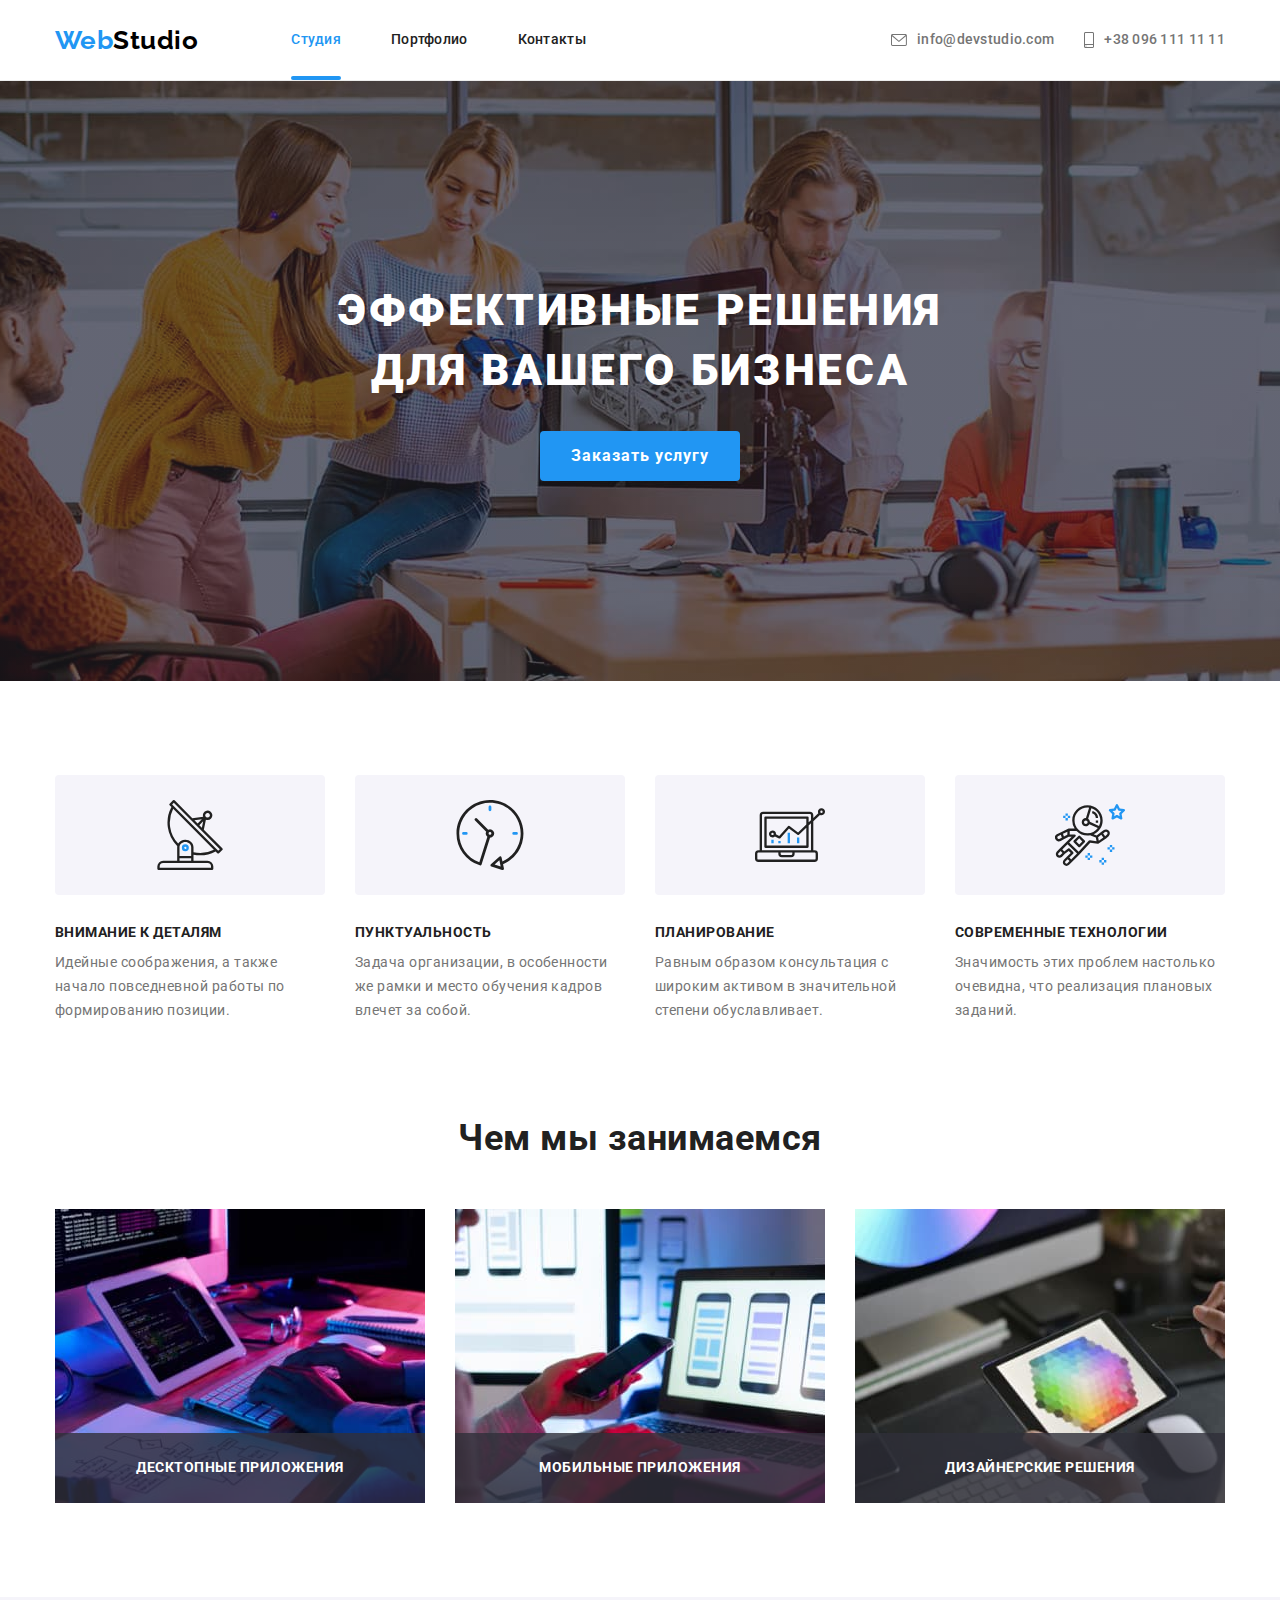
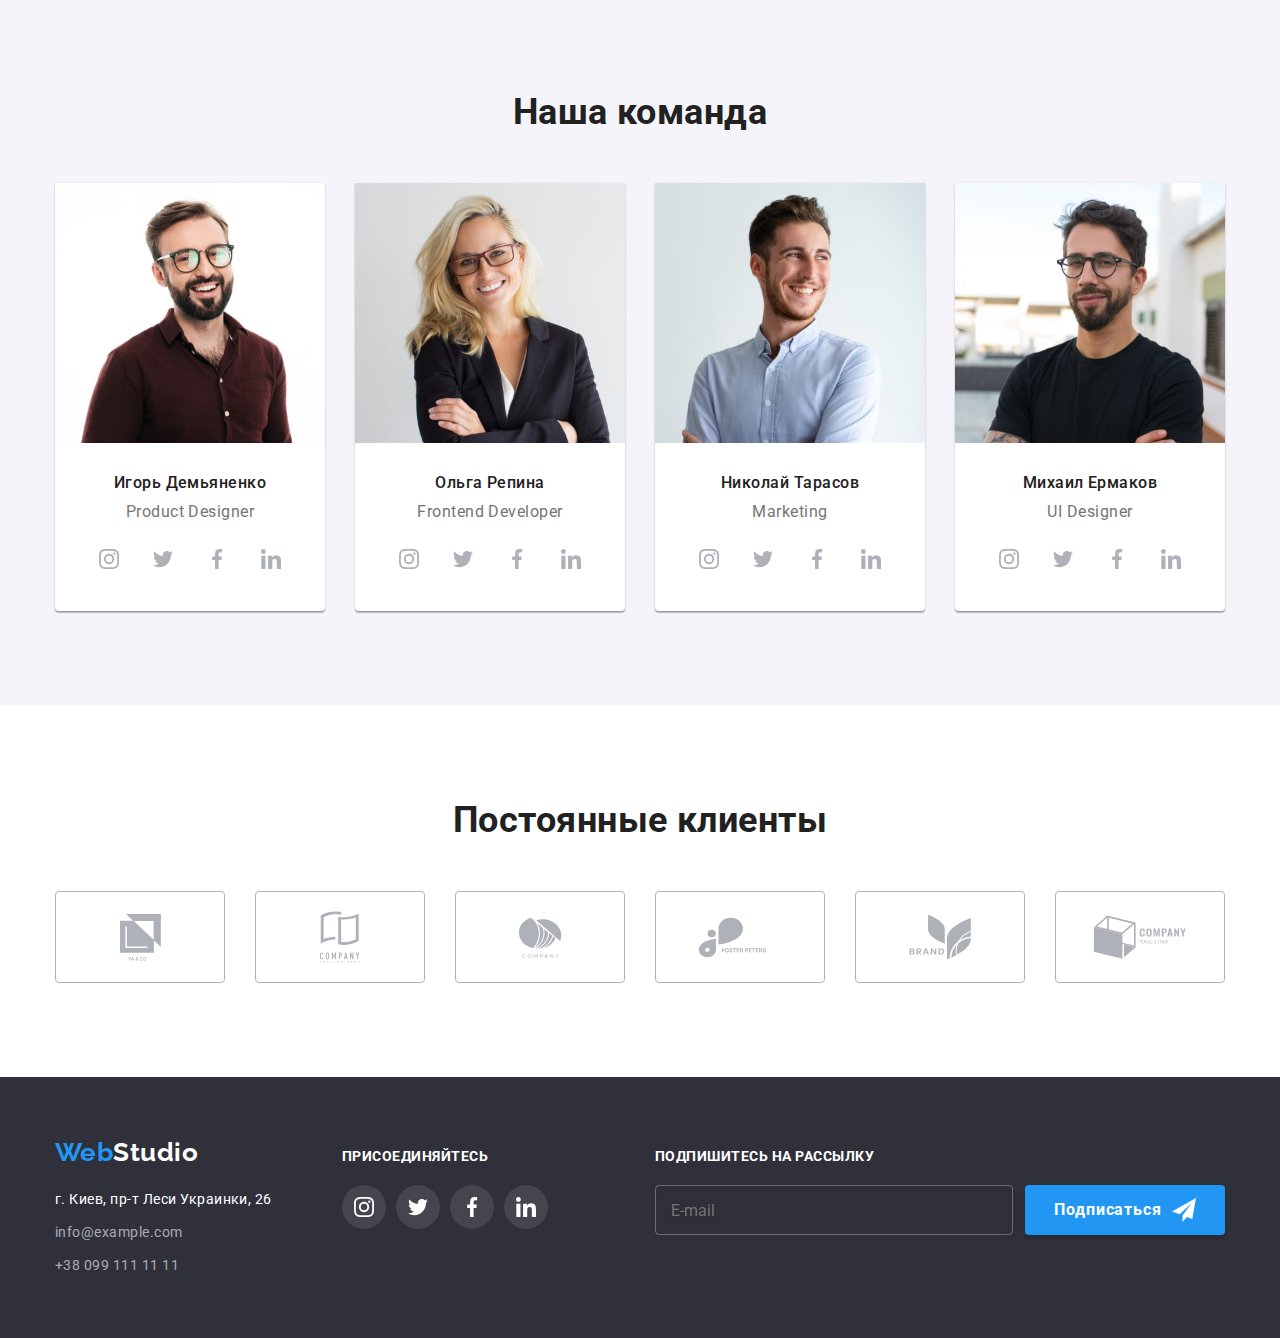
==== index.html @ 19c5c127 "copied previous homework" ====
<!DOCTYPE html>
<html lang="ru">
  <head>
    <meta charset="UTF-8" />
    <meta http-equiv="X-UA-Compatible" content="IE=edge" />
    <meta name="viewport" content="width=device-width, initial-scale=1.0" />
    <title>Студия</title>
    <link
      href="https://fonts.googleapis.com/css2?family=Raleway:wght@700&family=Roboto:wght@400;500;700;900&display=swap"
      rel="stylesheet"
    />
    <link
      rel="stylesheet"
      href="https://cdnjs.cloudflare.com/ajax/libs/modern-normalize/1.0.0/modern-normalize.min.css"
    />
    <link rel="stylesheet" href="./css/main.min.css" />
  </head>
  <body>
    <!-- Header -->

    <header class="page-header">
      <div class="container page-header__container">
        <nav class="page-header__nav">
          <a class="logo logo--header" href="./index.html"
            ><span class="logo__span">Web</span>Studio
          </a>
          <ul class="site-menu">
            <li class="site-menu__item">
              <a
                class="site-menu__link site-menu__link--current"
                href="./index.html"
                >Студия</a
              >
            </li>
            <li class="site-menu__item">
              <a class="site-menu__link" href="./portfolio.html">Портфолио</a>
            </li>
            <li class="site-menu__item">
              <a class="site-menu__link" href="">Контакты</a>
            </li>
          </ul>
        </nav>
        <ul class="site-contact">
          <li class="site-contact__item">
            <a class="site-contact__link" href="mailto:info@devstudio.com"
              ><svg class="site-contact__icon" width="16" height="12">
                <use href="./images/icons.svg#icon-envelope"></use>
              </svg>
              info@devstudio.com</a
            >
          </li>
          <li class="site-contact__item">
            <a class="site-contact__link" href="tel:+380961111111"
              ><svg class="site-contact__icon" width="10" height="16">
                <use href="./images/icons.svg#icon-smartphone"></use>
              </svg>
              +38 096 111 11 11</a
            >
          </li>
        </ul>
      </div>
    </header>
    <main>
      <!-- hero section -->

      <section class="hero">
        <div class="container">
          <h1 class="hero__title">Эффективные решения для вашего бизнеса</h1>
          <button class="button" type="button" data-modal-open>
            Заказать услугу
          </button>
        </div>
      </section>

      <!-- feature section -->

      <section class="section">
        <div class="container">
          <h2 class="section__title section__title--visually-hidden">
            Особенности
          </h2>
          <ul class="feature-list">
            <li class="feature-list__item">
              <div class="feature-list__thumb">
                <svg width="70" height="70">
                  <use href="./images/icons.svg#icon-antenna"></use>
                </svg>
              </div>
              <h3 class="feature-list__title">Внимание к деталям</h3>
              <p class="feature-list__text">
                Идейные соображения, а также начало повседневной работы по
                формированию позиции.
              </p>
            </li>
            <li class="feature-list__item">
              <div class="feature-list__thumb">
                <svg width="70" height="70">
                  <use href="./images/icons.svg#icon-clock"></use>
                </svg>
              </div>
              <h3 class="feature-list__title">Пунктуальность</h3>
              <p class="feature-list__text">
                Задача организации, в особенности же рамки и место обучения
                кадров влечет за собой.
              </p>
            </li>
            <li class="feature-list__item">
              <div class="feature-list__thumb">
                <svg width="70" height="70">
                  <use href="./images/icons.svg#icon-diagram"></use>
                </svg>
              </div>
              <h3 class="feature-list__title">Планирование</h3>
              <p class="feature-list__text">
                Равным образом консультация с широким активом в значительной
                степени обуславливает.
              </p>
            </li>
            <li class="feature-list__item">
              <div class="feature-list__thumb">
                <svg width="70" height="70">
                  <use href="./images/icons.svg#icon-astronaut"></use>
                </svg>
              </div>
              <h3 class="feature-list__title">Современные технологии</h3>
              <p class="feature-list__text">
                Значимость этих проблем настолько очевидна, что реализация
                плановых заданий.
              </p>
            </li>
          </ul>
        </div>
      </section>

      <!-- work section -->

      <section class="section section--without-padding">
        <div class="container">
          <h2 class="section__title">Чем мы занимаемся</h2>
          <ul class="work-list">
            <li class="work-list__item">
              <div class="work-list__thumb">
                <img
                  class="work-list__img"
                  src="./images/computer.jpg"
                  width="370"
                  alt="персональный комьютер"
                />
                <div class="work-list__overlay">
                  <h3 class="work-list__title">Десктопные приложения</h3>
                </div>
              </div>
            </li>
            <li class="work-list__item">
              <div class="work-list__thumb">
                <img
                  class="work-list__img"
                  src="./images/cellphone.jpg"
                  width="370"
                  alt="мобильный телефон"
                />
                <div class="work-list__overlay">
                  <h3 class="work-list__title">Мобильные приложения</h3>
                </div>
              </div>
            </li>
            <li class="work-list__item">
              <div class="work-list__thumb">
                <img
                  class="work-list__img"
                  src="./images/tablet.jpg"
                  width="370"
                  alt="планшет"
                />
                <div class="work-list__overlay">
                  <h3 class="work-list__title">Дизайнерские решения</h3>
                </div>
              </div>
            </li>
          </ul>
        </div>
      </section>

      <!-- team section -->

      <section class="section section--bg-color">
        <div class="container">
          <h2 class="section__title">Наша команда</h2>
          <ul class="team-list">
            <li class="team-list__item">
              <img
                class="team-list__img"
                src="./images/igor.jpg"
                width="270"
                alt="Игорь Демьяненко"
              />
              <div class="team-list__footer">
                <h3 class="team-list__title">Игорь Демьяненко</h3>
                <p class="team-list__text">Product Designer</p>
                <ul class="team-list__socials">
                  <li class="team-list__socials-item">
                    <a class="team-list__socials-link" href="">
                      <svg
                        class="team-list__socials-icon"
                        width="20"
                        height="20"
                      >
                        <use href="./images/icons.svg#icon-instagram"></use>
                      </svg>
                    </a>
                  </li>
                  <li class="team-list__socials-item">
                    <a class="team-list__socials-link" href="">
                      <svg
                        class="team-list__socials-icon"
                        width="20"
                        height="20"
                      >
                        <use href="./images/icons.svg#icon-twitter"></use>
                      </svg>
                    </a>
                  </li>
                  <li class="team-list__socials-item">
                    <a class="team-list__socials-link" href="">
                      <svg
                        class="team-list__socials-icon"
                        width="20"
                        height="20"
                      >
                        <use href="./images/icons.svg#icon-facebook"></use>
                      </svg>
                    </a>
                  </li>
                  <li class="team-list__socials-item">
                    <a class="team-list__socials-link" href="">
                      <svg
                        class="team-list__socials-icon"
                        width="20"
                        height="20"
                      >
                        <use href="./images/icons.svg#icon-linkedin"></use>
                      </svg>
                    </a>
                  </li>
                </ul>
              </div>
            </li>
            <li class="team-list__item">
              <img
                class="team-list__img"
                src="./images/olga.jpg"
                width="270"
                alt="Ольга Репина"
              />
              <div class="team-list__footer">
                <h3 class="team-list__title">Ольга Репина</h3>
                <p class="team-list__text">Frontend Developer</p>
                <ul class="team-list__socials">
                  <li class="team-list__socials-item">
                    <a class="team-list__socials-link" href="">
                      <svg
                        class="team-list__socials-icon"
                        width="20"
                        height="20"
                      >
                        <use href="./images/icons.svg#icon-instagram"></use>
                      </svg>
                    </a>
                  </li>
                  <li class="team-list__socials-item">
                    <a class="team-list__socials-link" href="">
                      <svg
                        class="team-list__socials-icon"
                        width="20"
                        height="20"
                      >
                        <use href="./images/icons.svg#icon-twitter"></use>
                      </svg>
                    </a>
                  </li>
                  <li class="team-list__socials-item">
                    <a class="team-list__socials-link" href="">
                      <svg
                        class="team-list__socials-icon"
                        width="20"
                        height="20"
                      >
                        <use href="./images/icons.svg#icon-facebook"></use>
                      </svg>
                    </a>
                  </li>
                  <li class="team-list__socials-item">
                    <a class="team-list__socials-link" href="">
                      <svg
                        class="team-list__socials-icon"
                        width="20"
                        height="20"
                      >
                        <use href="./images/icons.svg#icon-linkedin"></use>
                      </svg>
                    </a>
                  </li>
                </ul>
              </div>
            </li>
            <li class="team-list__item">
              <img
                class="team-list__img"
                src="./images/nicholas.jpg"
                width="270"
                alt="Николай Тарасов"
              />
              <div class="team-list__footer">
                <h3 class="team-list__title">Николай Тарасов</h3>
                <p class="team-list__text">Marketing</p>
                <ul class="team-list__socials">
                  <li class="team-list__socials-item">
                    <a class="team-list__socials-link" href="">
                      <svg
                        class="team-list__socials-icon"
                        width="20"
                        height="20"
                      >
                        <use href="./images/icons.svg#icon-instagram"></use>
                      </svg>
                    </a>
                  </li>
                  <li class="team-list__socials-item">
                    <a class="team-list__socials-link" href="">
                      <svg
                        class="team-list__socials-icon"
                        width="20"
                        height="20"
                      >
                        <use href="./images/icons.svg#icon-twitter"></use>
                      </svg>
                    </a>
                  </li>
                  <li class="team-list__socials-item">
                    <a class="team-list__socials-link" href="">
                      <svg
                        class="team-list__socials-icon"
                        width="20"
                        height="20"
                      >
                        <use href="./images/icons.svg#icon-facebook"></use>
                      </svg>
                    </a>
                  </li>
                  <li class="team-list__socials-item">
                    <a class="team-list__socials-link" href="">
                      <svg
                        class="team-list__socials-icon"
                        width="20"
                        height="20"
                      >
                        <use href="./images/icons.svg#icon-linkedin"></use>
                      </svg>
                    </a>
                  </li>
                </ul>
              </div>
            </li>
            <li class="team-list__item">
              <img
                class="team-list__img"
                src="./images/michael.jpg"
                width="270"
                alt="Михаил Ермаков"
              />
              <div class="team-list__footer">
                <h3 class="team-list__title">Михаил Ермаков</h3>
                <p class="team-list__text">UI Designer</p>
                <ul class="team-list__socials">
                  <li class="team-list__socials-item">
                    <a class="team-list__socials-link" href="">
                      <svg
                        class="team-list__socials-icon"
                        width="20"
                        height="20"
                      >
                        <use href="./images/icons.svg#icon-instagram"></use>
                      </svg>
                    </a>
                  </li>
                  <li class="team-list__socials-item">
                    <a class="team-list__socials-link" href="">
                      <svg
                        class="team-list__socials-icon"
                        width="20"
                        height="20"
                      >
                        <use href="./images/icons.svg#icon-twitter"></use>
                      </svg>
                    </a>
                  </li>
                  <li class="team-list__socials-item">
                    <a class="team-list__socials-link" href="">
                      <svg
                        class="team-list__socials-icon"
                        width="20"
                        height="20"
                      >
                        <use href="./images/icons.svg#icon-facebook"></use>
                      </svg>
                    </a>
                  </li>
                  <li class="team-list__socials-item">
                    <a class="team-list__socials-link" href="">
                      <svg
                        class="team-list__socials-icon"
                        width="20"
                        height="20"
                      >
                        <use href="./images/icons.svg#icon-linkedin"></use>
                      </svg>
                    </a>
                  </li>
                </ul>
              </div>
            </li>
          </ul>
        </div>
      </section>

      <!-- clients section -->

      <section class="section">
        <div class="container">
          <h2 class="section__title">Постоянные клиенты</h2>
          <ul class="clients-list">
            <li class="clients-list__item">
              <a class="clients-list__link" href="">
                <svg class="clients-list__icon" width="41" height="47">
                  <use href="./images/icons.svg#icon-client1"></use>
                </svg>
              </a>
            </li>
            <li class="clients-list__item">
              <a class="clients-list__link" href=""
                ><svg class="clients-list__icon" width="40" height="52">
                  <use href="./images/icons.svg#icon-client2"></use>
                </svg>
              </a>
            </li>
            <li class="clients-list__item">
              <a class="clients-list__link" href=""
                ><svg class="clients-list__icon" width="44" height="41">
                  <use href="./images/icons.svg#icon-client3"></use>
                </svg>
              </a>
            </li>
            <li class="clients-list__item">
              <a class="clients-list__link" href=""
                ><svg class="clients-list__icon" width="85" height="41">
                  <use href="./images/icons.svg#icon-client4"></use>
                </svg>
              </a>
            </li>
            <li class="clients-list__item">
              <a class="clients-list__link" href=""
                ><svg class="clients-list__icon" width="63" height="46">
                  <use href="./images/icons.svg#icon-client5"></use>
                </svg>
              </a>
            </li>
            <li class="clients-list__item">
              <a class="clients-list__link" href=""
                ><svg class="clients-list__icon" width="94" height="44">
                  <use href="./images/icons.svg#icon-client6"></use>
                </svg>
              </a>
            </li>
          </ul>
        </div>
      </section>
    </main>

    <!-- footer -->

    <footer class="page-footer">
      <div class="container page-footer__container">
        <div class="page-footer__box">
          <a class="logo logo--footer" href="./index.html"
            ><span class="logo__span">Web</span>Studio</a
          >
          <address>
            <ul class="address">
              <li class="address__item">
                <span class="address__text"
                  >г. Киев, пр-т Леси Украинки, 26</span
                >
              </li>
              <li class="address__item">
                <a class="address__link" href="mailto:info@example.com"
                  >info@example.com</a
                >
              </li>
              <li class="address__item">
                <a class="address__link" href="tel:+380991111111"
                  >+38 099 111 11 11</a
                >
              </li>
            </ul>
          </address>
        </div>
        <div class="page-footer__box site-social">
          <b class="site-social__text">присоединяйтесь</b>
          <ul class="site-social__list">
            <li class="site-social__item">
              <a class="site-social__link" href="">
                <svg class="site-social__icon" width="20" height="20">
                  <use href="./images/icons.svg#icon-instagram"></use>
                </svg>
              </a>
            </li>
            <li class="site-social__item">
              <a class="site-social__link" href="">
                <svg class="site-social__icon" width="20" height="20">
                  <use href="./images/icons.svg#icon-twitter"></use>
                </svg>
              </a>
            </li>
            <li class="site-social__item">
              <a class="site-social__link" href="">
                <svg class="site-social__icon" width="20" height="20">
                  <use href="./images/icons.svg#icon-facebook"></use>
                </svg>
              </a>
            </li>
            <li class="site-social__item">
              <a class="site-social__link" href="">
                <svg class="site-social__icon" width="20" height="20">
                  <use href="./images/icons.svg#icon-linkedin"></use>
                </svg>
              </a>
            </li>
          </ul>
        </div>
        <form class="form-subscription">
          <div class="form-subscription__field">
            <b class="form-subscription__text">Подпишитесь на рассылку</b>
            <input
              class="form-subscription__input"
              type="email"
              name="mail"
              placeholder="E-mail"
            />
          </div>
          <button class="button button--shadow" type="submit">
            Подписаться
            <svg class="button__icon" width="24" height="24">
              <use href="./images/icons.svg#icon-send"></use>
            </svg>
          </button>
        </form>
      </div>
    </footer>

    <!-- modal -->

    <div class="backdrop is-hidden" data-modal>
      <div class="modal">
        <form class="main-form">
          <b class="main-form__text">Оставьте свои данные, мы вам перезвоним</b>
          <label class="main-form__field"
            >Имя
            <input class="main-form__input" type="text" name="name" />
            <svg class="main-form__icon" width="18" height="18">
              <use href="./images/icons.svg#icon-person"></use>
            </svg>
          </label>
          <label class="main-form__field"
            >Телефон
            <input class="main-form__input" type="tel" name="tel" />
            <svg class="main-form__icon" width="18" height="18">
              <use href="./images/icons.svg#icon-phone"></use>
            </svg>
          </label>
          <label class="main-form__field"
            >Почта
            <input class="main-form__input" type="email" name="email" />
            <svg class="main-form__icon" width="18" height="18">
              <use href="./images/icons.svg#icon-email"></use>
            </svg>
          </label>
          <label class="main-form__field main-form__field--bigger-margin"
            >Комментарий
            <textarea
              class="main-form__comment"
              name="comment"
              rows="6"
              placeholder="Введите текст"
            ></textarea>
          </label>
          <label class="main-form__checkbox-field">
            <input
              class="main-form__checkbox-input"
              type="checkbox"
              name="contract"
            />
            <span class="main-form__checkbox-border"
              ><svg class="main-form__checkbox-icon" width="16" height="15">
                <use href="./images/icons.svg#icon-check"></use>
              </svg>
            </span>
            <span class="main-form__checkbox-text"
              >Соглашаюсь с рассылкой и принимаю</span
            >
            <a class="main-form__contract-link" target="_blank" href=""
              >Условия договора</a
            >
          </label>
          <button class="button button--shadow" type="submit">Отправить</button>
        </form>
        <button class="close-button" type="button" data-modal-close>
          <svg class="close-button__icon" width="10" height="10">
            <use href="./images/icons.svg#icon-close"></use>
          </svg>
        </button>
      </div>
    </div>
    <script src="./js/modal.js"></script>
  </body>
</html>
---- css/main.min.css ----
h1,h2,h3,h4,h5,h6,p{padding:0;margin:0}ul{list-style:none;padding:0;margin:0}a{text-decoration:none;color:inherit}button{cursor:pointer;font-family:inherit}body{color:#757575;background-color:#fff;font-family:roboto,sans-serif;letter-spacing:0.03em}.container{width:1200px;padding-left:15px;padding-right:15px;margin-right:auto;margin-left:auto}.logo{display:inline-block;font-family:raleway,sans-serif;font-weight:700;font-size:26px;line-height:1.19;-webkit-transition:color 250ms cubic-bezier(0.4, 0, 0.2, 1);transition:color 250ms cubic-bezier(0.4, 0, 0.2, 1)}.logo:focus,.logo:hover{color:#2196f3}.logo--header{margin-right:93px;color:#000000}.logo--footer{margin-bottom:20px;color:#fff}.logo__span{color:#2196f3}.page-header{border-bottom-width:1px;border-bottom-style:solid;border-bottom-color:#ececec}.page-header__container{display:-webkit-box;display:-ms-flexbox;display:flex}.page-header__nav{display:-webkit-box;display:-ms-flexbox;display:flex;-webkit-box-align:center;-ms-flex-align:center;align-items:center}.site-menu{display:-webkit-box;display:-ms-flexbox;display:flex}.site-menu__item:not(:last-child){margin-right:50px}.site-menu__link{display:block;padding-top:32px;padding-bottom:32px;font-weight:500;font-size:14px;line-height:1.14;letter-spacing:0.02em;color:#212121;-webkit-transition:color 250ms cubic-bezier(0.4, 0, 0.2, 1);transition:color 250ms cubic-bezier(0.4, 0, 0.2, 1)}.site-menu__link:hover,.site-menu__link:focus{color:#2196f3}.site-menu__link--current{position:relative;color:#2196f3}.site-menu__link--current::after{position:absolute;bottom:0;left:0;width:100%;height:4px;content:'';background:#2196f3;border-radius:2px}.site-contact{display:-webkit-box;display:-ms-flexbox;display:flex;margin-left:auto}.site-contact__item:not(:last-child){margin-right:30px}.site-contact__link{display:-webkit-inline-box;display:-ms-inline-flexbox;display:inline-flex;-webkit-box-align:center;-ms-flex-align:center;align-items:center;padding-top:32px;padding-bottom:32px;font-weight:500;font-size:14px;line-height:1.14;letter-spacing:0.02em;-webkit-transition:color 250ms cubic-bezier(0.4, 0, 0.2, 1);transition:color 250ms cubic-bezier(0.4, 0, 0.2, 1)}.site-contact__link:hover,.site-contact__link:focus{color:#2196f3}.site-contact__icon{margin-right:10px;fill:currentColor}.button{display:-webkit-inline-box;display:-ms-inline-flexbox;display:inline-flex;-webkit-box-pack:center;-ms-flex-pack:center;justify-content:center;-webkit-box-align:center;-ms-flex-align:center;align-items:center;width:200px;height:50px;cursor:pointer;font-family:inherit;font-weight:bold;font-size:16px;line-height:1.87;letter-spacing:0.06em;color:#fff;background-color:#2196f3;border:none;border-radius:4px;-webkit-transition:background-color 250ms cubic-bezier(0.4, 0, 0.2, 1);transition:background-color 250ms cubic-bezier(0.4, 0, 0.2, 1)}.button:focus,.button:hover{background-color:#188ce8}.button--shadow{-webkit-box-shadow:0px 4px 4px rgba(0,0,0,0.15);box-shadow:0px 4px 4px rgba(0,0,0,0.15)}.button__icon{margin-left:10px;fill:currentColor}.section{padding-top:94px;padding-bottom:94px}.section--without-padding{padding-top:0}.section--bg-color{background:#f5f4fa}.section__title{color:#212121;font-size:36px;line-height:1.17;text-align:center;margin-bottom:50px}.section__title--visually-hidden{position:absolute;width:1px;height:1px;margin:-1px;border:0;padding:0;clip:rect(0 0 0 0);overflow:hidden}.hero{max-width:1600px;height:600px;margin-right:auto;margin-left:auto;padding-top:200px;padding-bottom:200px;background-image:-webkit-gradient(linear, left top, right top, from(rgba(47,48,58,0.4)), to(rgba(47,48,58,0.4))),url(../images/bg.jpg);background-image:linear-gradient(to right, rgba(47,48,58,0.4), rgba(47,48,58,0.4)),url(../images/bg.jpg);background-position:center;background-color:#c4c4c4;text-align:center}.hero__title{width:700px;margin-bottom:30px;margin-right:auto;margin-left:auto;color:#fff;font-weight:900;font-size:44px;line-height:1.36;letter-spacing:0.06em;text-transform:uppercase}.feature-list{display:-webkit-box;display:-ms-flexbox;display:flex}.feature-list__item{width:270px}.feature-list__item:not(:last-child){margin-right:30px}.feature-list__thumb{display:-webkit-inline-box;display:-ms-inline-flexbox;display:inline-flex;width:270px;height:120px;margin-bottom:30px;background:#f5f4fa;border-radius:4px;-webkit-box-pack:center;-ms-flex-pack:center;justify-content:center;-webkit-box-align:center;-ms-flex-align:center;align-items:center}.feature-list__title{color:#212121;font-size:14px;line-height:1.14;text-transform:uppercase;margin-bottom:10px}.feature-list__text{font-size:14px;line-height:1.71}.work-list{display:-webkit-box;display:-ms-flexbox;display:flex}.work-list__item:not(:last-child){margin-right:30px}.work-list__img{display:block}.work-list__thumb{position:relative}.work-list__overlay{display:-webkit-box;display:-ms-flexbox;display:flex;position:absolute;bottom:0;left:0;padding-right:25px;padding-left:25px;width:100%;height:70px;-webkit-box-pack:center;-ms-flex-pack:center;justify-content:center;-webkit-box-align:center;-ms-flex-align:center;align-items:center;background:rgba(47,48,58,0.8)}.work-list__title{font-size:14px;line-height:1.14;text-align:center;text-transform:uppercase;color:#fff}.team-list{display:-webkit-box;display:-ms-flexbox;display:flex}.team-list__item{background:#fff;-webkit-box-shadow:0px 1px 3px rgba(0,0,0,0.12),0px 1px 1px rgba(0,0,0,0.14),0px 2px 1px rgba(0,0,0,0.2);box-shadow:0px 1px 3px rgba(0,0,0,0.12),0px 1px 1px rgba(0,0,0,0.14),0px 2px 1px rgba(0,0,0,0.2);border-radius:0px 0px 4px 4px}.team-list__item:not(:last-child){margin-right:30px}.team-list__footer{padding:30px 32px;text-align:center}.team-list__img{display:block}.team-list__title{margin-bottom:10px;color:#212121;font-weight:500;font-size:16px;line-height:1.19}.team-list__text{margin-bottom:16px;font-size:16px;line-height:1.19}.team-list__socials{display:-webkit-box;display:-ms-flexbox;display:flex}.team-list__socials-item:not(:last-child){margin-right:10px}.team-list__socials-link{display:-webkit-inline-box;display:-ms-inline-flexbox;display:inline-flex;width:44px;height:44px;border-radius:50%;-webkit-box-pack:center;-ms-flex-pack:center;justify-content:center;-webkit-box-align:center;-ms-flex-align:center;align-items:center;color:#afb1b8;-webkit-transition:color 250ms cubic-bezier(0.4, 0, 0.2, 1);transition:color 250ms cubic-bezier(0.4, 0, 0.2, 1);-webkit-transition:background-color 250ms cubic-bezier(0.4, 0, 0.2, 1);transition:background-color 250ms cubic-bezier(0.4, 0, 0.2, 1)}.team-list__socials-link:focus,.team-list__socials-link:hover{color:#fff;background-color:#2196f3}.team-list__socials-icon{fill:currentColor}.clients-list{display:-webkit-box;display:-ms-flexbox;display:flex}.clients-list__item:not(:last-child){margin-right:30px}.clients-list__link{display:-webkit-box;display:-ms-flexbox;display:flex;width:170px;height:92px;color:#afb1b8;border:1px solid #afb1b8;border-radius:4px;-webkit-box-pack:center;-ms-flex-pack:center;justify-content:center;-webkit-box-align:center;-ms-flex-align:center;align-items:center;cursor:pointer;-webkit-transition:color 250ms cubic-bezier(0.4, 0, 0.2, 1);transition:color 250ms cubic-bezier(0.4, 0, 0.2, 1);-webkit-transition:border-color 250ms cubic-bezier(0.4, 0, 0.2, 1);transition:border-color 250ms cubic-bezier(0.4, 0, 0.2, 1)}.clients-list__link:hover,.clients-list__link:focus{color:#2196f3;border-color:#2196f3}.clients-list__icon{fill:currentColor}.page-footer{padding-top:60px;padding-bottom:60px;background-color:#2f303a}.page-footer__container{display:-webkit-box;display:-ms-flexbox;display:flex;-webkit-box-align:baseline;-ms-flex-align:baseline;align-items:baseline}.page-footer__box:not(:last-child){margin-right:70px}.address__item:not(:last-child){margin-bottom:9px}.address__text,.address__link{font-style:normal;font-size:14px;line-height:1.71}.address__text{color:#fff}.address__link{padding-top:4px;padding-bottom:4px;color:rgba(255,255,255,0.6);-webkit-transition:color 250ms cubic-bezier(0.4, 0, 0.2, 1);transition:color 250ms cubic-bezier(0.4, 0, 0.2, 1)}.address__link:focus,.address__link:hover{color:#2196f3}.site-social__text{display:inline-block;margin-bottom:20px;color:#fff;font-size:14px;line-height:1.14;text-transform:uppercase}.site-social__list{display:-webkit-box;display:-ms-flexbox;display:flex}.site-social__item:not(:last-child){margin-right:10px}.site-social__link{display:-webkit-inline-box;display:-ms-inline-flexbox;display:inline-flex;width:44px;height:44px;color:#fff;background-color:rgba(255,255,255,0.1);border-radius:50%;-webkit-box-pack:center;-ms-flex-pack:center;justify-content:center;-webkit-box-align:center;-ms-flex-align:center;align-items:center;-webkit-transition:background-color 250ms cubic-bezier(0.4, 0, 0.2, 1);transition:background-color 250ms cubic-bezier(0.4, 0, 0.2, 1)}.site-social__link:hover,.site-social__link:focus{background-color:#2196f3}.site-social__icon{fill:currentColor}.form-subscription{display:-webkit-box;display:-ms-flexbox;display:flex;-webkit-box-orient:horizontal;-webkit-box-direction:normal;-ms-flex-direction:row;flex-direction:row;margin-left:auto;-webkit-box-align:end;-ms-flex-align:end;align-items:flex-end}.form-subscription__field{display:-webkit-box;display:-ms-flexbox;display:flex;-webkit-box-orient:vertical;-webkit-box-direction:normal;-ms-flex-direction:column;flex-direction:column;margin-right:12px}.form-subscription__text{margin-bottom:20px;font-size:14px;line-height:1.14;text-transform:uppercase;color:#fff}.form-subscription__input{padding:15px;width:358px;height:50px;border:1px solid rgba(255,255,255,0.3);-webkit-filter:drop-shadow(0px 4px 4px rgba(0,0,0,0.15));filter:drop-shadow(0px 4px 4px rgba(0,0,0,0.15));border-radius:4px;background-color:inherit;color:rgba(255,255,255,0.6);outline:none;-webkit-transition:border-color 250ms cubic-bezier(0.4, 0, 0.2, 1);transition:border-color 250ms cubic-bezier(0.4, 0, 0.2, 1)}.form-subscription__field:focus-within .form-subscription__input{border-color:#2196f3}.backdrop{position:fixed;top:0;left:0;opacity:1;width:100%;height:100%;background:rgba(0,0,0,0.2);-webkit-transition:opacity 250ms cubic-bezier(0.4, 0, 0.2, 1);transition:opacity 250ms cubic-bezier(0.4, 0, 0.2, 1)}.backdrop.is-hidden{opacity:0;pointer-events:none}.backdrop.is-hidden .modal{-webkit-transform:translate(-50%, -50%) scale(0.9);transform:translate(-50%, -50%) scale(0.9)}.modal{position:absolute;top:50%;left:50%;-webkit-transform:translate(-50%, -50%) scale(1);transform:translate(-50%, -50%) scale(1);width:528px;height:581px;-webkit-box-shadow:0px 1px 3px rgba(0,0,0,0.12),0px 1px 1px rgba(0,0,0,0.14),0px 2px 1px rgba(0,0,0,0.2);box-shadow:0px 1px 3px rgba(0,0,0,0.12),0px 1px 1px rgba(0,0,0,0.14),0px 2px 1px rgba(0,0,0,0.2);border-radius:4px;background-color:#fff;-webkit-transition:-webkit-transform 250ms cubic-bezier(0.4, 0, 0.2, 1);transition:-webkit-transform 250ms cubic-bezier(0.4, 0, 0.2, 1);transition:transform 250ms cubic-bezier(0.4, 0, 0.2, 1);transition:transform 250ms cubic-bezier(0.4, 0, 0.2, 1), -webkit-transform 250ms cubic-bezier(0.4, 0, 0.2, 1)}.main-form{display:-webkit-box;display:-ms-flexbox;display:flex;-webkit-box-orient:vertical;-webkit-box-direction:normal;-ms-flex-direction:column;flex-direction:column;-webkit-box-align:center;-ms-flex-align:center;align-items:center;padding:40px}.main-form__text{margin-bottom:12px;color:#212121;font-size:20px;line-height:1.15;text-align:center}.main-form__field{display:-webkit-box;display:-ms-flexbox;display:flex;-webkit-box-orient:vertical;-webkit-box-direction:normal;-ms-flex-direction:column;flex-direction:column;position:relative;margin-bottom:10px;font-size:12px;line-height:1.17;letter-spacing:0.01em}.main-form__input{margin-top:4px;padding:12px;padding-left:42px;width:448px;height:40px;border:1px solid rgba(33,33,33,0.2);border-radius:4px;outline:none;-webkit-transition:border-color 250ms cubic-bezier(0.4, 0, 0.2, 1);transition:border-color 250ms cubic-bezier(0.4, 0, 0.2, 1)}.main-form__field:focus-within .main-form__input{border-color:#2196f3}.main-form__icon{position:absolute;top:29px;left:12px;fill:var(--title-text-color)}.main-form__field:focus-within .main-form__icon{fill:#2196f3}.main-form__field--bigger-margin{margin-bottom:20px}.main-form__comment{margin-top:4px;padding:12px 16px;width:448px;height:120px;font-size:12px;line-height:1.17;letter-spacing:0.01em;border:1px solid rgba(33,33,33,0.2);border-radius:4px;resize:none;outline:none;-webkit-transition:border-color 250ms cubic-bezier(0.4, 0, 0.2, 1);transition:border-color 250ms cubic-bezier(0.4, 0, 0.2, 1)}.main-form__comment::-webkit-input-placeholder{color:rgba(117,117,117,0.5)}.main-form__comment:-ms-input-placeholder{color:rgba(117,117,117,0.5)}.main-form__comment::-ms-input-placeholder{color:rgba(117,117,117,0.5)}.main-form__comment::placeholder{color:rgba(117,117,117,0.5)}.main-form__field:focus-within .main-form__comment{border-color:#2196f3}.main-form__checkbox-field{display:-webkit-inline-box;display:-ms-inline-flexbox;display:inline-flex;-webkit-box-align:center;-ms-flex-align:center;align-items:center;margin-bottom:30px}.main-form__checkbox-input{position:absolute;width:1px;height:1px;margin:-1px;border:0;padding:0;clip:rect(0 0 0 0);overflow:hidden}.main-form__checkbox-border{display:-webkit-inline-box;display:-ms-inline-flexbox;display:inline-flex;-webkit-box-pack:center;-ms-flex-pack:center;justify-content:center;-webkit-box-align:center;-ms-flex-align:center;align-items:center;margin-right:8px;width:16px;height:15px;border-radius:2px;border:2px solid #212121;background-color:#fff}.main-form__checkbox-input:checked+.main-form__checkbox-border{border-color:#2196f3;background-color:#2196f3}.main-form__checkbox-text,.main-form__contract-link{font-size:14px;line-height:1.71}.main-form__checkbox-text{margin-right:3px}.main-form__contract-link{color:#2196f3;-webkit-transition:color 250ms cubic-bezier(0.4, 0, 0.2, 1);transition:color 250ms cubic-bezier(0.4, 0, 0.2, 1)}.main-form__contract-link:hover,.main-form__contract-link:focus{color:#188ce8}.close-button{position:absolute;top:8px;right:8px;display:-webkit-box;display:-ms-flexbox;display:flex;width:30px;height:30px;padding:0;-webkit-box-pack:center;-ms-flex-pack:center;justify-content:center;-webkit-box-align:center;-ms-flex-align:center;align-items:center;cursor:pointer;color:#000000;background-color:#fff;border:1px solid rgba(0,0,0,0.1);border-radius:50%;-webkit-transition:color 250ms cubic-bezier(0.4, 0, 0.2, 1);transition:color 250ms cubic-bezier(0.4, 0, 0.2, 1)}.close-button:hover,.close-button:focus{color:#2196f3}.close-button__icon{fill:currentColor}
/*# sourceMappingURL=main.min.css.map */
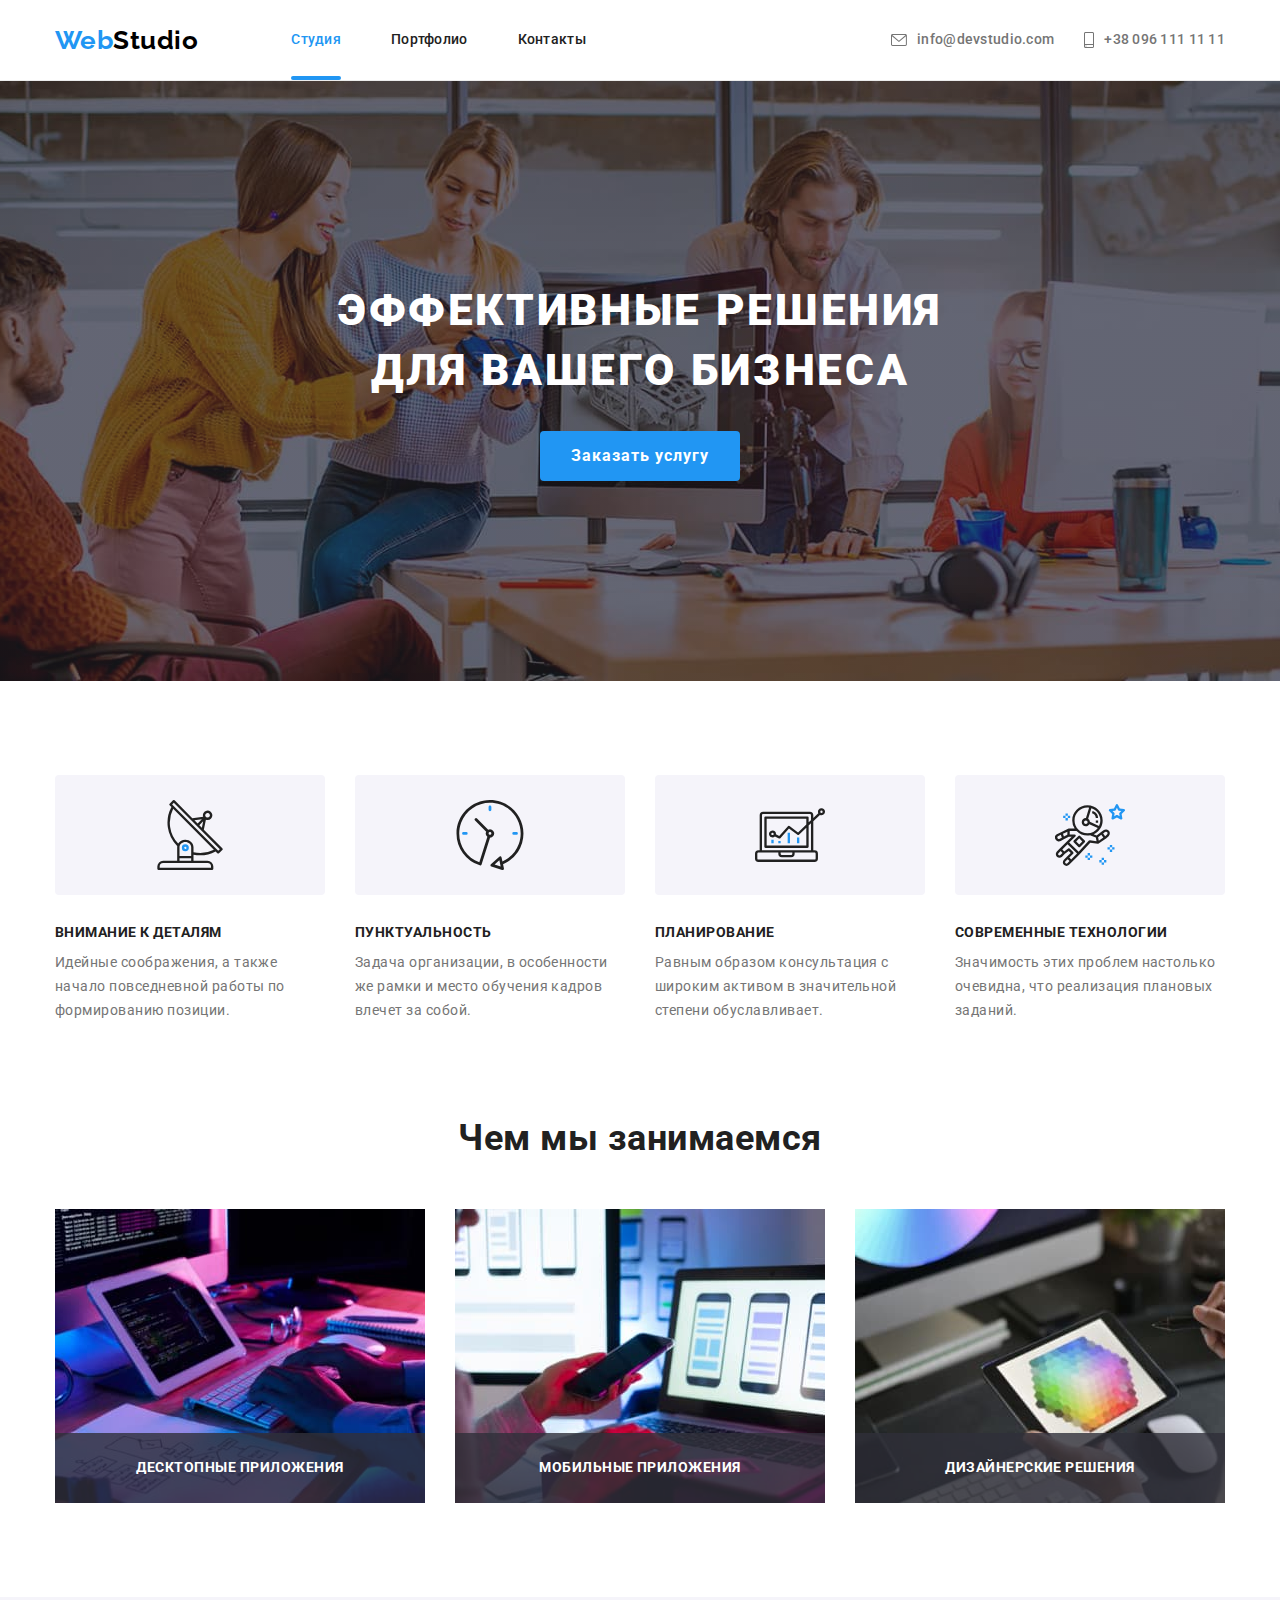
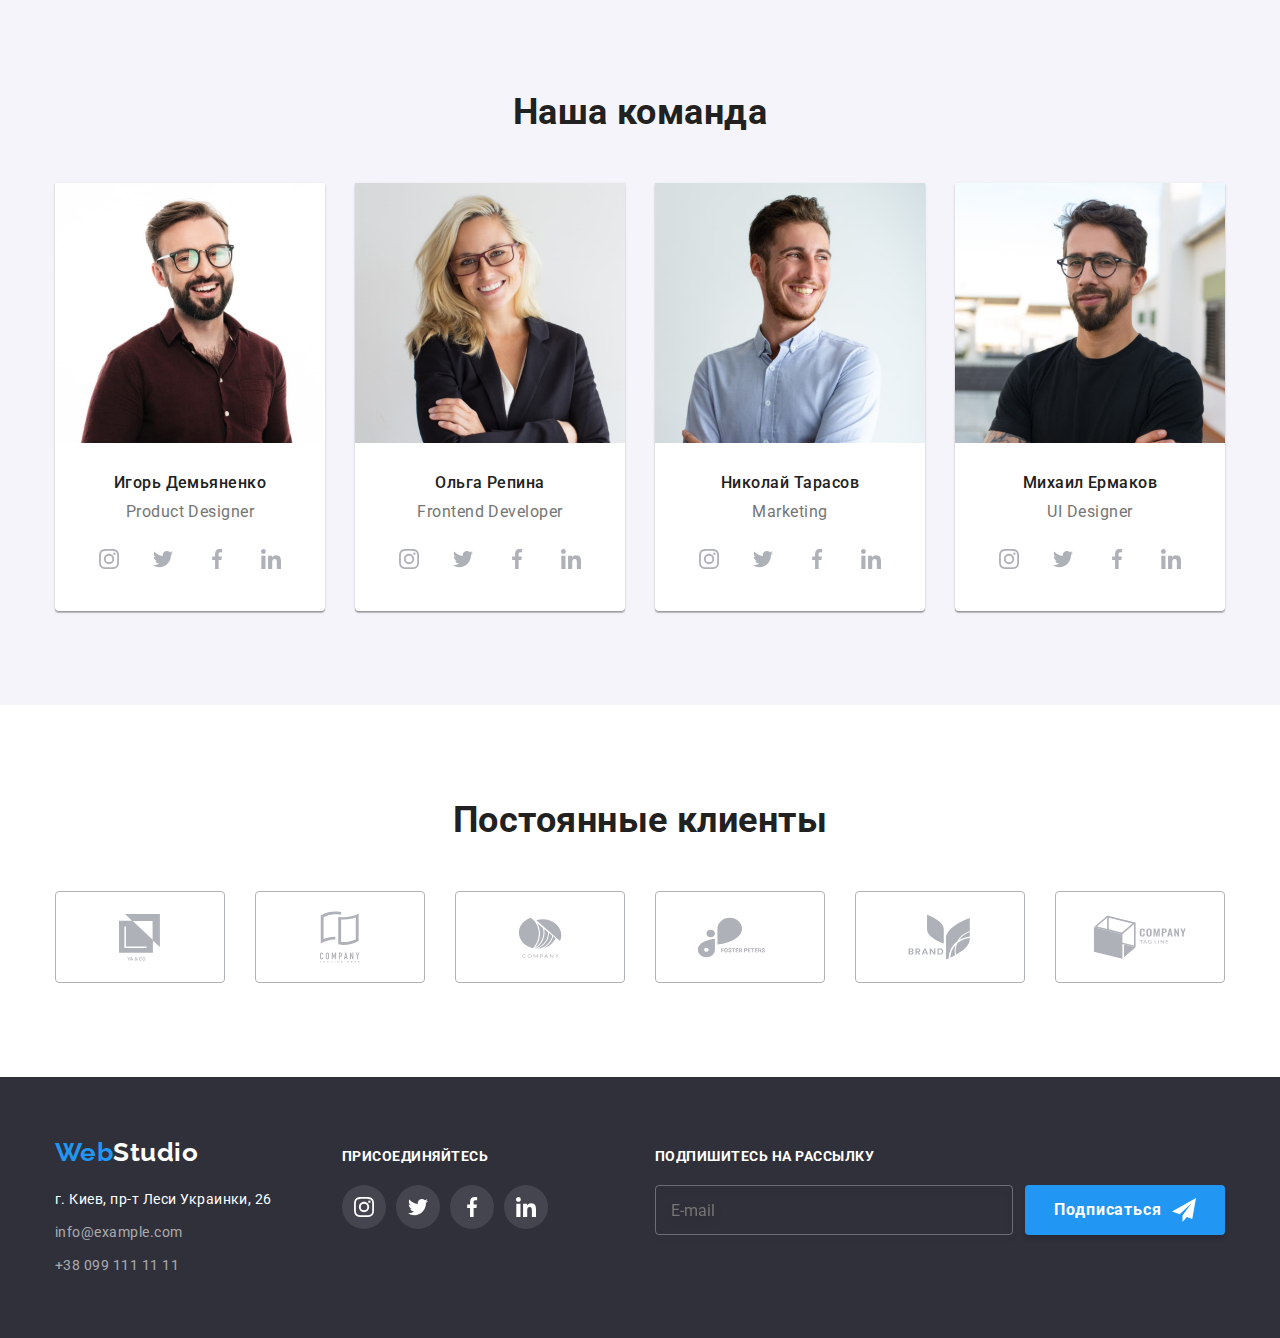
==== commit b89e651e: "finished first part" ====
--- a/index.html
+++ b/index.html
@@ -20,44 +20,87 @@
 
     <header class="page-header">
       <div class="container page-header__container">
-        <nav class="page-header__nav">
-          <a class="logo logo--header" href="./index.html"
-            ><span class="logo__span">Web</span>Studio
-          </a>
-          <ul class="site-menu">
-            <li class="site-menu__item">
+        <a class="logo logo--header" href="./index.html"
+          ><span class="logo__span">Web</span>Studio
+        </a>
+        <button
+          type="button"
+          class="menu-button"
+          aria-expanded="false"
+          aria-controls="menu-container"
+          data-menu-button
+        >
+          <svg
+            class="menu-button__icon"
+            width="40"
+            height="40"
+            aria-label="Переключатель мобильного меню"
+          >
+            <use
+              class="menu-button__icon-cross"
+              href="./images/icons.svg#icon-cross"
+            ></use>
+            <use
+              class="menu-button__icon-menu"
+              href="./images/icons.svg#icon-menu"
+            ></use>
+          </svg>
+        </button>
+        <div class="menu-container" id="menu-container" data-menu>
+          <nav class="page-header__nav">
+            <ul class="site-menu">
+              <li class="site-menu__item">
+                <a
+                  class="site-menu__link site-menu__link--current"
+                  href="./index.html"
+                  >Студия</a
+                >
+              </li>
+              <li class="site-menu__item">
+                <a class="site-menu__link" href="./portfolio.html">Портфолио</a>
+              </li>
+              <li class="site-menu__item">
+                <a class="site-menu__link" href="">Контакты</a>
+              </li>
+            </ul>
+          </nav>
+          <ul class="site-contact">
+            <li class="site-contact__item">
               <a
-                class="site-menu__link site-menu__link--current"
-                href="./index.html"
-                >Студия</a
+                class="site-contact__link site-contact__link--mail"
+                href="mailto:info@devstudio.com"
+                ><svg class="site-contact__icon" width="16" height="12">
+                  <use href="./images/icons.svg#icon-envelope"></use>
+                </svg>
+                info@devstudio.com</a
               >
             </li>
-            <li class="site-menu__item">
-              <a class="site-menu__link" href="./portfolio.html">Портфолио</a>
-            </li>
-            <li class="site-menu__item">
-              <a class="site-menu__link" href="">Контакты</a>
+            <li class="site-contact__item">
+              <a
+                class="site-contact__link site-contact__link--tell"
+                href="tel:+380961111111"
+                ><svg class="site-contact__icon" width="10" height="16">
+                  <use href="./images/icons.svg#icon-smartphone"></use>
+                </svg>
+                +38 096 111 11 11</a
+              >
             </li>
           </ul>
-        </nav>
-        <ul class="site-contact">
-          <li class="site-contact__item">
-            <a class="site-contact__link" href="mailto:info@devstudio.com"
-              ><svg class="site-contact__icon" width="16" height="12">
-                <use href="./images/icons.svg#icon-envelope"></use>
-              </svg>
-              info@devstudio.com</a
-            >
-          </li>
-          <li class="site-contact__item">
-            <a class="site-contact__link" href="tel:+380961111111"
-              ><svg class="site-contact__icon" width="10" height="16">
-                <use href="./images/icons.svg#icon-smartphone"></use>
-              </svg>
-              +38 096 111 11 11</a
-            >
-          </li>
-        </ul>
+          <ul class="main-social">
+            <li class="main-social__item">
+              <a href="" class="main-social__link">Instagram</a>
+            </li>
+            <li class="main-social__item">
+              <a href="" class="main-social__link">Twitter</a>
+            </li>
+            <li class="main-social__item">
+              <a href="" class="main-social__link">Facebook</a>
+            </li>
+            <li class="main-social__item">
+              <a href="" class="main-social__link">LinkedIn</a>
+            </li>
+          </ul>
+        </div>
       </div>
     </header>
     <main>
@@ -134,7 +177,7 @@
 
       <!-- work section -->
 
-      <section class="section section--without-padding">
+      <section class="section section--without-padding section--hidden">
         <div class="container">
           <h2 class="section__title">Чем мы занимаемся</h2>
           <ul class="work-list">
@@ -605,10 +648,10 @@
               </svg>
             </span>
             <span class="main-form__checkbox-text"
-              >Соглашаюсь с рассылкой и принимаю</span
-            >
-            <a class="main-form__contract-link" target="_blank" href=""
-              >Условия договора</a
+              >Соглашаюсь с рассылкой и принимаю
+              <a class="main-form__contract-link" target="_blank" href=""
+                >Условия договора</a
+              ></span
             >
           </label>
           <button class="button button--shadow" type="submit">Отправить</button>
@@ -620,6 +663,7 @@
         </button>
       </div>
     </div>
+    <script src="./js/menu.js"></script>
     <script src="./js/modal.js"></script>
   </body>
 </html>
--- a/css/main.min.css
+++ b/css/main.min.css
@@ -1,2 +1,2 @@
-h1,h2,h3,h4,h5,h6,p{padding:0;margin:0}ul{list-style:none;padding:0;margin:0}a{text-decoration:none;color:inherit}button{cursor:pointer;font-family:inherit}body{color:#757575;background-color:#fff;font-family:roboto,sans-serif;letter-spacing:0.03em}.container{width:1200px;padding-left:15px;padding-right:15px;margin-right:auto;margin-left:auto}.logo{display:inline-block;font-family:raleway,sans-serif;font-weight:700;font-size:26px;line-height:1.19;-webkit-transition:color 250ms cubic-bezier(0.4, 0, 0.2, 1);transition:color 250ms cubic-bezier(0.4, 0, 0.2, 1)}.logo:focus,.logo:hover{color:#2196f3}.logo--header{margin-right:93px;color:#000000}.logo--footer{margin-bottom:20px;color:#fff}.logo__span{color:#2196f3}.page-header{border-bottom-width:1px;border-bottom-style:solid;border-bottom-color:#ececec}.page-header__container{display:-webkit-box;display:-ms-flexbox;display:flex}.page-header__nav{display:-webkit-box;display:-ms-flexbox;display:flex;-webkit-box-align:center;-ms-flex-align:center;align-items:center}.site-menu{display:-webkit-box;display:-ms-flexbox;display:flex}.site-menu__item:not(:last-child){margin-right:50px}.site-menu__link{display:block;padding-top:32px;padding-bottom:32px;font-weight:500;font-size:14px;line-height:1.14;letter-spacing:0.02em;color:#212121;-webkit-transition:color 250ms cubic-bezier(0.4, 0, 0.2, 1);transition:color 250ms cubic-bezier(0.4, 0, 0.2, 1)}.site-menu__link:hover,.site-menu__link:focus{color:#2196f3}.site-menu__link--current{position:relative;color:#2196f3}.site-menu__link--current::after{position:absolute;bottom:0;left:0;width:100%;height:4px;content:'';background:#2196f3;border-radius:2px}.site-contact{display:-webkit-box;display:-ms-flexbox;display:flex;margin-left:auto}.site-contact__item:not(:last-child){margin-right:30px}.site-contact__link{display:-webkit-inline-box;display:-ms-inline-flexbox;display:inline-flex;-webkit-box-align:center;-ms-flex-align:center;align-items:center;padding-top:32px;padding-bottom:32px;font-weight:500;font-size:14px;line-height:1.14;letter-spacing:0.02em;-webkit-transition:color 250ms cubic-bezier(0.4, 0, 0.2, 1);transition:color 250ms cubic-bezier(0.4, 0, 0.2, 1)}.site-contact__link:hover,.site-contact__link:focus{color:#2196f3}.site-contact__icon{margin-right:10px;fill:currentColor}.button{display:-webkit-inline-box;display:-ms-inline-flexbox;display:inline-flex;-webkit-box-pack:center;-ms-flex-pack:center;justify-content:center;-webkit-box-align:center;-ms-flex-align:center;align-items:center;width:200px;height:50px;cursor:pointer;font-family:inherit;font-weight:bold;font-size:16px;line-height:1.87;letter-spacing:0.06em;color:#fff;background-color:#2196f3;border:none;border-radius:4px;-webkit-transition:background-color 250ms cubic-bezier(0.4, 0, 0.2, 1);transition:background-color 250ms cubic-bezier(0.4, 0, 0.2, 1)}.button:focus,.button:hover{background-color:#188ce8}.button--shadow{-webkit-box-shadow:0px 4px 4px rgba(0,0,0,0.15);box-shadow:0px 4px 4px rgba(0,0,0,0.15)}.button__icon{margin-left:10px;fill:currentColor}.section{padding-top:94px;padding-bottom:94px}.section--without-padding{padding-top:0}.section--bg-color{background:#f5f4fa}.section__title{color:#212121;font-size:36px;line-height:1.17;text-align:center;margin-bottom:50px}.section__title--visually-hidden{position:absolute;width:1px;height:1px;margin:-1px;border:0;padding:0;clip:rect(0 0 0 0);overflow:hidden}.hero{max-width:1600px;height:600px;margin-right:auto;margin-left:auto;padding-top:200px;padding-bottom:200px;background-image:-webkit-gradient(linear, left top, right top, from(rgba(47,48,58,0.4)), to(rgba(47,48,58,0.4))),url(../images/bg.jpg);background-image:linear-gradient(to right, rgba(47,48,58,0.4), rgba(47,48,58,0.4)),url(../images/bg.jpg);background-position:center;background-color:#c4c4c4;text-align:center}.hero__title{width:700px;margin-bottom:30px;margin-right:auto;margin-left:auto;color:#fff;font-weight:900;font-size:44px;line-height:1.36;letter-spacing:0.06em;text-transform:uppercase}.feature-list{display:-webkit-box;display:-ms-flexbox;display:flex}.feature-list__item{width:270px}.feature-list__item:not(:last-child){margin-right:30px}.feature-list__thumb{display:-webkit-inline-box;display:-ms-inline-flexbox;display:inline-flex;width:270px;height:120px;margin-bottom:30px;background:#f5f4fa;border-radius:4px;-webkit-box-pack:center;-ms-flex-pack:center;justify-content:center;-webkit-box-align:center;-ms-flex-align:center;align-items:center}.feature-list__title{color:#212121;font-size:14px;line-height:1.14;text-transform:uppercase;margin-bottom:10px}.feature-list__text{font-size:14px;line-height:1.71}.work-list{display:-webkit-box;display:-ms-flexbox;display:flex}.work-list__item:not(:last-child){margin-right:30px}.work-list__img{display:block}.work-list__thumb{position:relative}.work-list__overlay{display:-webkit-box;display:-ms-flexbox;display:flex;position:absolute;bottom:0;left:0;padding-right:25px;padding-left:25px;width:100%;height:70px;-webkit-box-pack:center;-ms-flex-pack:center;justify-content:center;-webkit-box-align:center;-ms-flex-align:center;align-items:center;background:rgba(47,48,58,0.8)}.work-list__title{font-size:14px;line-height:1.14;text-align:center;text-transform:uppercase;color:#fff}.team-list{display:-webkit-box;display:-ms-flexbox;display:flex}.team-list__item{background:#fff;-webkit-box-shadow:0px 1px 3px rgba(0,0,0,0.12),0px 1px 1px rgba(0,0,0,0.14),0px 2px 1px rgba(0,0,0,0.2);box-shadow:0px 1px 3px rgba(0,0,0,0.12),0px 1px 1px rgba(0,0,0,0.14),0px 2px 1px rgba(0,0,0,0.2);border-radius:0px 0px 4px 4px}.team-list__item:not(:last-child){margin-right:30px}.team-list__footer{padding:30px 32px;text-align:center}.team-list__img{display:block}.team-list__title{margin-bottom:10px;color:#212121;font-weight:500;font-size:16px;line-height:1.19}.team-list__text{margin-bottom:16px;font-size:16px;line-height:1.19}.team-list__socials{display:-webkit-box;display:-ms-flexbox;display:flex}.team-list__socials-item:not(:last-child){margin-right:10px}.team-list__socials-link{display:-webkit-inline-box;display:-ms-inline-flexbox;display:inline-flex;width:44px;height:44px;border-radius:50%;-webkit-box-pack:center;-ms-flex-pack:center;justify-content:center;-webkit-box-align:center;-ms-flex-align:center;align-items:center;color:#afb1b8;-webkit-transition:color 250ms cubic-bezier(0.4, 0, 0.2, 1);transition:color 250ms cubic-bezier(0.4, 0, 0.2, 1);-webkit-transition:background-color 250ms cubic-bezier(0.4, 0, 0.2, 1);transition:background-color 250ms cubic-bezier(0.4, 0, 0.2, 1)}.team-list__socials-link:focus,.team-list__socials-link:hover{color:#fff;background-color:#2196f3}.team-list__socials-icon{fill:currentColor}.clients-list{display:-webkit-box;display:-ms-flexbox;display:flex}.clients-list__item:not(:last-child){margin-right:30px}.clients-list__link{display:-webkit-box;display:-ms-flexbox;display:flex;width:170px;height:92px;color:#afb1b8;border:1px solid #afb1b8;border-radius:4px;-webkit-box-pack:center;-ms-flex-pack:center;justify-content:center;-webkit-box-align:center;-ms-flex-align:center;align-items:center;cursor:pointer;-webkit-transition:color 250ms cubic-bezier(0.4, 0, 0.2, 1);transition:color 250ms cubic-bezier(0.4, 0, 0.2, 1);-webkit-transition:border-color 250ms cubic-bezier(0.4, 0, 0.2, 1);transition:border-color 250ms cubic-bezier(0.4, 0, 0.2, 1)}.clients-list__link:hover,.clients-list__link:focus{color:#2196f3;border-color:#2196f3}.clients-list__icon{fill:currentColor}.page-footer{padding-top:60px;padding-bottom:60px;background-color:#2f303a}.page-footer__container{display:-webkit-box;display:-ms-flexbox;display:flex;-webkit-box-align:baseline;-ms-flex-align:baseline;align-items:baseline}.page-footer__box:not(:last-child){margin-right:70px}.address__item:not(:last-child){margin-bottom:9px}.address__text,.address__link{font-style:normal;font-size:14px;line-height:1.71}.address__text{color:#fff}.address__link{padding-top:4px;padding-bottom:4px;color:rgba(255,255,255,0.6);-webkit-transition:color 250ms cubic-bezier(0.4, 0, 0.2, 1);transition:color 250ms cubic-bezier(0.4, 0, 0.2, 1)}.address__link:focus,.address__link:hover{color:#2196f3}.site-social__text{display:inline-block;margin-bottom:20px;color:#fff;font-size:14px;line-height:1.14;text-transform:uppercase}.site-social__list{display:-webkit-box;display:-ms-flexbox;display:flex}.site-social__item:not(:last-child){margin-right:10px}.site-social__link{display:-webkit-inline-box;display:-ms-inline-flexbox;display:inline-flex;width:44px;height:44px;color:#fff;background-color:rgba(255,255,255,0.1);border-radius:50%;-webkit-box-pack:center;-ms-flex-pack:center;justify-content:center;-webkit-box-align:center;-ms-flex-align:center;align-items:center;-webkit-transition:background-color 250ms cubic-bezier(0.4, 0, 0.2, 1);transition:background-color 250ms cubic-bezier(0.4, 0, 0.2, 1)}.site-social__link:hover,.site-social__link:focus{background-color:#2196f3}.site-social__icon{fill:currentColor}.form-subscription{display:-webkit-box;display:-ms-flexbox;display:flex;-webkit-box-orient:horizontal;-webkit-box-direction:normal;-ms-flex-direction:row;flex-direction:row;margin-left:auto;-webkit-box-align:end;-ms-flex-align:end;align-items:flex-end}.form-subscription__field{display:-webkit-box;display:-ms-flexbox;display:flex;-webkit-box-orient:vertical;-webkit-box-direction:normal;-ms-flex-direction:column;flex-direction:column;margin-right:12px}.form-subscription__text{margin-bottom:20px;font-size:14px;line-height:1.14;text-transform:uppercase;color:#fff}.form-subscription__input{padding:15px;width:358px;height:50px;border:1px solid rgba(255,255,255,0.3);-webkit-filter:drop-shadow(0px 4px 4px rgba(0,0,0,0.15));filter:drop-shadow(0px 4px 4px rgba(0,0,0,0.15));border-radius:4px;background-color:inherit;color:rgba(255,255,255,0.6);outline:none;-webkit-transition:border-color 250ms cubic-bezier(0.4, 0, 0.2, 1);transition:border-color 250ms cubic-bezier(0.4, 0, 0.2, 1)}.form-subscription__field:focus-within .form-subscription__input{border-color:#2196f3}.backdrop{position:fixed;top:0;left:0;opacity:1;width:100%;height:100%;background:rgba(0,0,0,0.2);-webkit-transition:opacity 250ms cubic-bezier(0.4, 0, 0.2, 1);transition:opacity 250ms cubic-bezier(0.4, 0, 0.2, 1)}.backdrop.is-hidden{opacity:0;pointer-events:none}.backdrop.is-hidden .modal{-webkit-transform:translate(-50%, -50%) scale(0.9);transform:translate(-50%, -50%) scale(0.9)}.modal{position:absolute;top:50%;left:50%;-webkit-transform:translate(-50%, -50%) scale(1);transform:translate(-50%, -50%) scale(1);width:528px;height:581px;-webkit-box-shadow:0px 1px 3px rgba(0,0,0,0.12),0px 1px 1px rgba(0,0,0,0.14),0px 2px 1px rgba(0,0,0,0.2);box-shadow:0px 1px 3px rgba(0,0,0,0.12),0px 1px 1px rgba(0,0,0,0.14),0px 2px 1px rgba(0,0,0,0.2);border-radius:4px;background-color:#fff;-webkit-transition:-webkit-transform 250ms cubic-bezier(0.4, 0, 0.2, 1);transition:-webkit-transform 250ms cubic-bezier(0.4, 0, 0.2, 1);transition:transform 250ms cubic-bezier(0.4, 0, 0.2, 1);transition:transform 250ms cubic-bezier(0.4, 0, 0.2, 1), -webkit-transform 250ms cubic-bezier(0.4, 0, 0.2, 1)}.main-form{display:-webkit-box;display:-ms-flexbox;display:flex;-webkit-box-orient:vertical;-webkit-box-direction:normal;-ms-flex-direction:column;flex-direction:column;-webkit-box-align:center;-ms-flex-align:center;align-items:center;padding:40px}.main-form__text{margin-bottom:12px;color:#212121;font-size:20px;line-height:1.15;text-align:center}.main-form__field{display:-webkit-box;display:-ms-flexbox;display:flex;-webkit-box-orient:vertical;-webkit-box-direction:normal;-ms-flex-direction:column;flex-direction:column;position:relative;margin-bottom:10px;font-size:12px;line-height:1.17;letter-spacing:0.01em}.main-form__input{margin-top:4px;padding:12px;padding-left:42px;width:448px;height:40px;border:1px solid rgba(33,33,33,0.2);border-radius:4px;outline:none;-webkit-transition:border-color 250ms cubic-bezier(0.4, 0, 0.2, 1);transition:border-color 250ms cubic-bezier(0.4, 0, 0.2, 1)}.main-form__field:focus-within .main-form__input{border-color:#2196f3}.main-form__icon{position:absolute;top:29px;left:12px;fill:var(--title-text-color)}.main-form__field:focus-within .main-form__icon{fill:#2196f3}.main-form__field--bigger-margin{margin-bottom:20px}.main-form__comment{margin-top:4px;padding:12px 16px;width:448px;height:120px;font-size:12px;line-height:1.17;letter-spacing:0.01em;border:1px solid rgba(33,33,33,0.2);border-radius:4px;resize:none;outline:none;-webkit-transition:border-color 250ms cubic-bezier(0.4, 0, 0.2, 1);transition:border-color 250ms cubic-bezier(0.4, 0, 0.2, 1)}.main-form__comment::-webkit-input-placeholder{color:rgba(117,117,117,0.5)}.main-form__comment:-ms-input-placeholder{color:rgba(117,117,117,0.5)}.main-form__comment::-ms-input-placeholder{color:rgba(117,117,117,0.5)}.main-form__comment::placeholder{color:rgba(117,117,117,0.5)}.main-form__field:focus-within .main-form__comment{border-color:#2196f3}.main-form__checkbox-field{display:-webkit-inline-box;display:-ms-inline-flexbox;display:inline-flex;-webkit-box-align:center;-ms-flex-align:center;align-items:center;margin-bottom:30px}.main-form__checkbox-input{position:absolute;width:1px;height:1px;margin:-1px;border:0;padding:0;clip:rect(0 0 0 0);overflow:hidden}.main-form__checkbox-border{display:-webkit-inline-box;display:-ms-inline-flexbox;display:inline-flex;-webkit-box-pack:center;-ms-flex-pack:center;justify-content:center;-webkit-box-align:center;-ms-flex-align:center;align-items:center;margin-right:8px;width:16px;height:15px;border-radius:2px;border:2px solid #212121;background-color:#fff}.main-form__checkbox-input:checked+.main-form__checkbox-border{border-color:#2196f3;background-color:#2196f3}.main-form__checkbox-text,.main-form__contract-link{font-size:14px;line-height:1.71}.main-form__checkbox-text{margin-right:3px}.main-form__contract-link{color:#2196f3;-webkit-transition:color 250ms cubic-bezier(0.4, 0, 0.2, 1);transition:color 250ms cubic-bezier(0.4, 0, 0.2, 1)}.main-form__contract-link:hover,.main-form__contract-link:focus{color:#188ce8}.close-button{position:absolute;top:8px;right:8px;display:-webkit-box;display:-ms-flexbox;display:flex;width:30px;height:30px;padding:0;-webkit-box-pack:center;-ms-flex-pack:center;justify-content:center;-webkit-box-align:center;-ms-flex-align:center;align-items:center;cursor:pointer;color:#000000;background-color:#fff;border:1px solid rgba(0,0,0,0.1);border-radius:50%;-webkit-transition:color 250ms cubic-bezier(0.4, 0, 0.2, 1);transition:color 250ms cubic-bezier(0.4, 0, 0.2, 1)}.close-button:hover,.close-button:focus{color:#2196f3}.close-button__icon{fill:currentColor}
+h1,h2,h3,h4,h5,h6,p{padding:0;margin:0}ul{list-style:none;padding:0;margin:0}a{text-decoration:none;color:inherit}button{cursor:pointer;font-family:inherit}body{color:#757575;background-color:#fff;font-family:roboto,sans-serif;letter-spacing:0.03em}body.modal-open{overflow:hidden}.container{padding-left:15px;padding-right:15px;margin-right:auto;margin-left:auto}@media screen and (min-width: 480px){.container{width:480px}}@media screen and (min-width: 768px){.container{width:768px}}@media screen and (min-width: 1200px){.container{width:1200px}}.logo{display:inline-block;font-family:raleway,sans-serif;font-weight:700;font-size:24px;line-height:1.17;-webkit-transition:color 250ms cubic-bezier(0.4, 0, 0.2, 1);transition:color 250ms cubic-bezier(0.4, 0, 0.2, 1)}@media screen and (min-width: 1200px){.logo{font-size:26px;line-height:1.19}}.logo:focus,.logo:hover{color:#2196f3}.logo--header{color:#000000}@media screen and (max-width: 767px){.logo--header{padding:16px 0}}@media screen and (min-width: 768px){.logo--header{margin-right:88px}}@media screen and (min-width: 1200px){.logo--header{margin-right:93px}}.logo--footer{margin-bottom:20px;color:#fff}.logo__span{color:#2196f3}.page-header{border-bottom-width:1px;border-bottom-style:solid;border-bottom-color:#ececec}.page-header__container{position:relative;display:-webkit-box;display:-ms-flexbox;display:flex;-webkit-box-align:center;-ms-flex-align:center;align-items:center;-webkit-box-pack:justify;-ms-flex-pack:justify;justify-content:space-between}.menu-button{position:absolute;top:10px;right:15px;z-index:2;display:-webkit-inline-box;display:-ms-inline-flexbox;display:inline-flex;margin:0;padding:0;border:none;background-color:transparent;color:#212121;-webkit-transition:color 250ms cubic-bezier(0.4, 0, 0.2, 1);transition:color 250ms cubic-bezier(0.4, 0, 0.2, 1)}@media screen and (min-width: 768px){.menu-button{display:none}}.menu-button:focus,.menu-button:hover{color:#2196f3}.menu-button__icon{fill:currentColor}.menu-button .menu-button__icon-cross{display:none}.menu-button.is-open .menu-button__icon-cross{display:block}.menu-button.is-open .menu-button__icon-menu{display:none}.menu-container{background-color:palegoldenrod;background-color:#fff}@media screen and (max-width: 767px){.menu-container{display:none;position:absolute;top:0;left:0;width:100%;height:800px;padding:48px 40px;z-index:1}.menu-container.is-open{display:-webkit-box;display:-ms-flexbox;display:flex;-webkit-box-orient:vertical;-webkit-box-direction:normal;-ms-flex-direction:column;flex-direction:column}}@media screen and (min-width: 768px){.menu-container{display:-webkit-box;display:-ms-flexbox;display:flex;-webkit-box-pack:justify;-ms-flex-pack:justify;justify-content:space-between;-webkit-box-flex:1;-ms-flex-positive:1;flex-grow:1;-webkit-box-align:center;-ms-flex-align:center;align-items:center}}@media screen and (min-width: 768px){.site-menu{display:-webkit-box;display:-ms-flexbox;display:flex}}@media screen and (max-width: 767px){.site-menu__item:not(:last-child){margin-bottom:32px}}@media screen and (min-width: 768px){.site-menu__item:not(:last-child){margin-right:50px}}.site-menu__link{display:block;padding-top:14px;padding-bottom:14px;font-weight:500;font-size:40px;line-height:1.18;letter-spacing:0.02em;color:#212121;-webkit-transition:color 250ms cubic-bezier(0.4, 0, 0.2, 1);transition:color 250ms cubic-bezier(0.4, 0, 0.2, 1)}.site-menu__link:hover,.site-menu__link:focus{color:#2196f3}@media screen and (min-width: 768px){.site-menu__link{padding-top:32px;padding-bottom:32px;font-size:14px;line-height:1.14}}.site-menu__link--current{position:relative;color:#2196f3}@media screen and (min-width: 768px){.site-menu__link--current::after{position:absolute;bottom:0;left:0;width:100%;height:4px;content:'';background:#2196f3;border-radius:2px}}@media screen and (max-width: 767px){.site-contact{display:-webkit-box;display:-ms-flexbox;display:flex;-webkit-box-orient:vertical;-webkit-box-direction:reverse;-ms-flex-direction:column-reverse;flex-direction:column-reverse;margin-top:auto;margin-bottom:64px}}@media screen and (min-width: 1200px){.site-contact{display:-webkit-box;display:-ms-flexbox;display:flex}}@media screen and (max-width: 767px){.site-contact__item:not(:last-child){margin-top:32px}}@media screen and (min-width: 1200px){.site-contact__item:not(:last-child){margin-right:30px}}.site-contact__link{display:-webkit-inline-box;display:-ms-inline-flexbox;display:inline-flex;-webkit-box-align:center;-ms-flex-align:center;align-items:center;padding-top:4px;padding-bottom:4px;font-weight:500;letter-spacing:0.02em;-webkit-transition:color 250ms cubic-bezier(0.4, 0, 0.2, 1);transition:color 250ms cubic-bezier(0.4, 0, 0.2, 1)}@media screen and (min-width: 768px){.site-contact__link{font-size:12px;line-height:1.17}}@media screen and (min-width: 1200px){.site-contact__link{padding-top:32px;padding-bottom:32px;font-size:14px;line-height:1.14}}.site-contact__link:hover,.site-contact__link:focus{color:#2196f3}@media screen and (max-width: 767px){.site-contact__link--mail{font-size:24px;line-height:1.17}.site-contact__link--tell{font-size:34px;line-height:1.18}}.site-contact__icon{display:none}@media screen and (min-width: 768px){.site-contact__icon{display:block;margin-right:10px;fill:currentColor}}.main-social{display:-webkit-box;display:-ms-flexbox;display:flex}@media screen and (min-width: 768px){.main-social{display:none}}.main-social__item{position:relative}.main-social__item:not(:last-child){margin-right:20px}.main-social__item:not(:last-child)::before{position:absolute;top:0;right:0;-webkit-transform:translateX(10px);transform:translateX(10px);content:'';height:22px;width:2px;background:rgba(33,33,33,0.2)}.main-social__link{padding-top:12px;padding-bottom:12px;font-weight:500;font-size:18px;line-height:1.22;letter-spacing:0.02em;color:#2196f3}.main-social__link:focus,.main-social__link:hover{color:#188ce8}.button{display:-webkit-inline-box;display:-ms-inline-flexbox;display:inline-flex;-webkit-box-pack:center;-ms-flex-pack:center;justify-content:center;-webkit-box-align:center;-ms-flex-align:center;align-items:center;width:200px;height:50px;cursor:pointer;font-family:inherit;font-weight:bold;font-size:16px;line-height:1.87;letter-spacing:0.06em;color:#fff;background-color:#2196f3;border:none;border-radius:4px;-webkit-transition:background-color 250ms cubic-bezier(0.4, 0, 0.2, 1);transition:background-color 250ms cubic-bezier(0.4, 0, 0.2, 1)}.button:focus,.button:hover{background-color:#188ce8}.button--shadow{-webkit-box-shadow:0px 4px 4px rgba(0,0,0,0.15);box-shadow:0px 4px 4px rgba(0,0,0,0.15)}.button__icon{margin-left:10px;fill:currentColor}.section{padding-top:60px;padding-bottom:60px}@media screen and (min-width: 1200px){.section{padding-top:94px;padding-bottom:94px}}.section--without-padding{padding-top:0}.section--bg-color{background:#f5f4fa}.section--hidden{display:none}@media screen and (min-width: 1200px){.section--hidden{display:block}}.section__title{margin-bottom:30px;color:#212121;font-size:28px;line-height:1.17;text-align:center}@media screen and (min-width: 1200px){.section__title{margin-bottom:50px;font-size:36px}}.section__title--visually-hidden{position:absolute;width:1px;height:1px;margin:-1px;border:0;padding:0;clip:rect(0 0 0 0);overflow:hidden}.hero{max-width:480px;height:400px;margin-right:auto;margin-left:auto;padding-top:118px;padding-bottom:118px;background-image:-webkit-gradient(linear, left top, right top, from(rgba(47,48,58,0.4)), to(rgba(47,48,58,0.4))),url(../images/bg.jpg);background-image:linear-gradient(to right, rgba(47,48,58,0.4), rgba(47,48,58,0.4)),url(../images/bg.jpg);background-position:center;background-color:#c4c4c4;text-align:center}@media screen and (min-width: 768px){.hero{max-width:768px}}@media screen and (min-width: 1200px){.hero{max-width:1600px;height:600px;padding-top:200px;padding-bottom:200px}}.hero__title{width:360px;margin-bottom:30px;margin-right:auto;margin-left:auto;color:#fff;font-weight:900;font-size:26px;line-height:1.6;letter-spacing:0.06em;text-transform:uppercase}@media screen and (min-width: 1200px){.hero__title{width:700px;font-size:44px;line-height:1.36}}@media screen and (min-width: 768px){.feature-list{display:-webkit-box;display:-ms-flexbox;display:flex;-ms-flex-wrap:wrap;flex-wrap:wrap;margin:-15px}}.feature-list__item{max-width:100%}@media screen and (max-width: 767px){.feature-list__item:not(:last-child){margin-bottom:30px}}@media screen and (min-width: 768px){.feature-list__item{-ms-flex-preferred-size:calc((100% - 60px) / 2);flex-basis:calc((100% - 60px) / 2);margin:15px}}@media screen and (min-width: 1200px){.feature-list__item{-ms-flex-preferred-size:calc((100% - 120px) / 4);flex-basis:calc((100% - 120px) / 4)}}.feature-list__thumb{display:-webkit-inline-box;display:-ms-inline-flexbox;display:inline-flex;width:100%;height:120px;margin-bottom:30px;background:#f5f4fa;border-radius:4px;-webkit-box-pack:center;-ms-flex-pack:center;justify-content:center;-webkit-box-align:center;-ms-flex-align:center;align-items:center}.feature-list__title{color:#212121;font-size:14px;line-height:1.14;text-transform:uppercase;margin-bottom:10px}@media screen and (max-width: 767px){.feature-list__title{text-align:center}}.feature-list__text{font-size:14px;line-height:1.71}.work-list{display:-webkit-box;display:-ms-flexbox;display:flex}.work-list__item:not(:last-child){margin-right:30px}.work-list__img{display:block}.work-list__thumb{position:relative}.work-list__overlay{display:-webkit-box;display:-ms-flexbox;display:flex;position:absolute;bottom:0;left:0;padding-right:25px;padding-left:25px;width:100%;height:70px;-webkit-box-pack:center;-ms-flex-pack:center;justify-content:center;-webkit-box-align:center;-ms-flex-align:center;align-items:center;background:rgba(47,48,58,0.8)}.work-list__title{font-size:14px;line-height:1.14;text-align:center;text-transform:uppercase;color:#fff}@media screen and (min-width: 768px){.team-list{display:-webkit-box;display:-ms-flexbox;display:flex;-ms-flex-wrap:wrap;flex-wrap:wrap;margin:-15px}}.team-list__item{max-width:100%;background:#fff;-webkit-box-shadow:0px 1px 3px rgba(0,0,0,0.12),0px 1px 1px rgba(0,0,0,0.14),0px 2px 1px rgba(0,0,0,0.2);box-shadow:0px 1px 3px rgba(0,0,0,0.12),0px 1px 1px rgba(0,0,0,0.14),0px 2px 1px rgba(0,0,0,0.2);border-radius:0px 0px 4px 4px}@media screen and (max-width: 767px){.team-list__item:not(:last-child){margin-bottom:30px}}@media screen and (min-width: 768px){.team-list__item{-ms-flex-preferred-size:calc((100% - 60px) / 2);flex-basis:calc((100% - 60px) / 2);margin:15px}}@media screen and (min-width: 1200px){.team-list__item{-ms-flex-preferred-size:calc((100% - 120px) / 4);flex-basis:calc((100% - 120px) / 4)}}.team-list__footer{padding:30px 32px;text-align:center}.team-list__img{display:block}.team-list__title{margin-bottom:10px;color:#212121;font-weight:500;font-size:16px;line-height:1.19}.team-list__text{margin-bottom:16px;font-size:16px;line-height:1.19}.team-list__socials{display:-webkit-inline-box;display:-ms-inline-flexbox;display:inline-flex}.team-list__socials-item:not(:last-child){margin-right:10px}.team-list__socials-link{display:-webkit-inline-box;display:-ms-inline-flexbox;display:inline-flex;width:44px;height:44px;border-radius:50%;-webkit-box-pack:center;-ms-flex-pack:center;justify-content:center;-webkit-box-align:center;-ms-flex-align:center;align-items:center;color:#afb1b8;-webkit-transition:color 250ms cubic-bezier(0.4, 0, 0.2, 1);transition:color 250ms cubic-bezier(0.4, 0, 0.2, 1);-webkit-transition:background-color 250ms cubic-bezier(0.4, 0, 0.2, 1);transition:background-color 250ms cubic-bezier(0.4, 0, 0.2, 1)}.team-list__socials-link:focus,.team-list__socials-link:hover{color:#fff;background-color:#2196f3}.team-list__socials-icon{fill:currentColor}.clients-list{display:-webkit-box;display:-ms-flexbox;display:flex;-ms-flex-wrap:wrap;flex-wrap:wrap;margin:-15px}.clients-list__item{-ms-flex-preferred-size:calc((100% - 60px) / 2);flex-basis:calc((100% - 60px) / 2);margin:15px}@media screen and (min-width: 768px){.clients-list__item{-ms-flex-preferred-size:calc((100% - 90px) / 3);flex-basis:calc((100% - 90px) / 3)}}@media screen and (min-width: 1200px){.clients-list__item{-ms-flex-preferred-size:calc((100% - 180px) / 6);flex-basis:calc((100% - 180px) / 6)}}.clients-list__link{display:-webkit-box;display:-ms-flexbox;display:flex;width:100%;height:92px;color:#afb1b8;border:1px solid #afb1b8;border-radius:4px;-webkit-box-pack:center;-ms-flex-pack:center;justify-content:center;-webkit-box-align:center;-ms-flex-align:center;align-items:center;cursor:pointer;-webkit-transition:color 250ms cubic-bezier(0.4, 0, 0.2, 1);transition:color 250ms cubic-bezier(0.4, 0, 0.2, 1);-webkit-transition:border-color 250ms cubic-bezier(0.4, 0, 0.2, 1);transition:border-color 250ms cubic-bezier(0.4, 0, 0.2, 1)}.clients-list__link:hover,.clients-list__link:focus{color:#2196f3;border-color:#2196f3}.clients-list__icon{fill:currentColor}.page-footer{padding-top:60px;padding-bottom:60px;background-color:#2f303a}@media screen and (min-width: 768px){.page-footer__container{display:-webkit-box;display:-ms-flexbox;display:flex;-webkit-box-align:baseline;-ms-flex-align:baseline;align-items:baseline}}@media screen and (max-width: 1199px){.page-footer__container{-ms-flex-wrap:wrap;flex-wrap:wrap;-ms-flex-pack:distribute;justify-content:space-around;text-align:center}}@media screen and (min-width: 1200px){.page-footer__box:not(:last-child){margin-right:70px}}.address__item:not(:last-child){margin-bottom:9px}.address__text,.address__link{font-style:normal;font-size:14px;line-height:1.71}@media screen and (max-width: 1199px){.address{margin-bottom:60px}}.address__text{color:#fff}.address__link{padding-top:4px;padding-bottom:4px;color:rgba(255,255,255,0.6);-webkit-transition:color 250ms cubic-bezier(0.4, 0, 0.2, 1);transition:color 250ms cubic-bezier(0.4, 0, 0.2, 1)}.address__link:focus,.address__link:hover{color:#2196f3}.site-social__text{display:block;margin-bottom:20px;color:#fff;font-size:14px;line-height:1.14;text-transform:uppercase}@media screen and (max-width: 767px){.site-social{margin-bottom:60px}}.site-social__list{display:-webkit-inline-box;display:-ms-inline-flexbox;display:inline-flex}.site-social__item:not(:last-child){margin-right:10px}.site-social__link{display:-webkit-inline-box;display:-ms-inline-flexbox;display:inline-flex;width:44px;height:44px;color:#fff;background-color:rgba(255,255,255,0.1);border-radius:50%;-webkit-box-pack:center;-ms-flex-pack:center;justify-content:center;-webkit-box-align:center;-ms-flex-align:center;align-items:center;-webkit-transition:background-color 250ms cubic-bezier(0.4, 0, 0.2, 1);transition:background-color 250ms cubic-bezier(0.4, 0, 0.2, 1)}.site-social__link:hover,.site-social__link:focus{background-color:#2196f3}.site-social__icon{fill:currentColor}@media screen and (min-width: 1200px){.form-subscription{display:-webkit-box;display:-ms-flexbox;display:flex;-webkit-box-orient:horizontal;-webkit-box-direction:normal;-ms-flex-direction:row;flex-direction:row;margin-left:auto;-webkit-box-align:end;-ms-flex-align:end;align-items:flex-end}}@media screen and (max-width: 1199px){.form-subscription__field{margin-bottom:20px}}@media screen and (min-width: 1200px){.form-subscription__field{display:-webkit-box;display:-ms-flexbox;display:flex;-webkit-box-orient:vertical;-webkit-box-direction:normal;-ms-flex-direction:column;flex-direction:column;margin-right:12px}}.form-subscription__text{display:block;margin-bottom:20px;font-size:14px;line-height:1.14;text-transform:uppercase;color:#fff}.form-subscription__input{padding:15px;width:100%;height:50px;border:1px solid rgba(255,255,255,0.3);-webkit-filter:drop-shadow(0px 4px 4px rgba(0,0,0,0.15));filter:drop-shadow(0px 4px 4px rgba(0,0,0,0.15));border-radius:4px;background-color:inherit;color:rgba(255,255,255,0.6);outline:none;-webkit-transition:border-color 250ms cubic-bezier(0.4, 0, 0.2, 1);transition:border-color 250ms cubic-bezier(0.4, 0, 0.2, 1)}.form-subscription__field:focus-within .form-subscription__input{border-color:#2196f3}@media screen and (min-width: 480px){.form-subscription__input{width:450px}}@media screen and (min-width: 1200px){.form-subscription__input{width:358px}}.backdrop{position:fixed;top:0;left:0;opacity:1;padding:93px 15px;width:100%;height:100%;background:rgba(0,0,0,0.2);overflow-y:scroll;-webkit-transition:opacity 250ms cubic-bezier(0.4, 0, 0.2, 1);transition:opacity 250ms cubic-bezier(0.4, 0, 0.2, 1)}.backdrop.is-hidden{opacity:0;pointer-events:none}.backdrop.is-hidden .modal{-webkit-transform:translate(-50%, -50%) scale(0.9);transform:translate(-50%, -50%) scale(0.9)}.modal{position:relative;width:100%;padding:40px;-webkit-box-shadow:0px 1px 3px rgba(0,0,0,0.12),0px 1px 1px rgba(0,0,0,0.14),0px 2px 1px rgba(0,0,0,0.2);box-shadow:0px 1px 3px rgba(0,0,0,0.12),0px 1px 1px rgba(0,0,0,0.14),0px 2px 1px rgba(0,0,0,0.2);border-radius:4px;background-color:#fff}@media screen and (min-width: 480px){.modal{position:absolute;top:50%;left:50%;-webkit-transform:translate(-50%, -50%) scale(1);transform:translate(-50%, -50%) scale(1);width:450px;height:609px;-webkit-transition:-webkit-transform 250ms cubic-bezier(0.4, 0, 0.2, 1);transition:-webkit-transform 250ms cubic-bezier(0.4, 0, 0.2, 1);transition:transform 250ms cubic-bezier(0.4, 0, 0.2, 1);transition:transform 250ms cubic-bezier(0.4, 0, 0.2, 1), -webkit-transform 250ms cubic-bezier(0.4, 0, 0.2, 1)}}@media screen and (min-width: 1200px){.modal{width:528px;height:581px}}.main-form{display:-webkit-box;display:-ms-flexbox;display:flex;-webkit-box-orient:vertical;-webkit-box-direction:normal;-ms-flex-direction:column;flex-direction:column;-webkit-box-align:center;-ms-flex-align:center;align-items:center;width:100%}.main-form__text{margin-bottom:12px;color:#212121;font-size:20px;line-height:1.15;text-align:center}.main-form__field{display:-webkit-box;display:-ms-flexbox;display:flex;-webkit-box-orient:vertical;-webkit-box-direction:normal;-ms-flex-direction:column;flex-direction:column;position:relative;margin-bottom:10px;width:100%;font-size:12px;line-height:1.17;letter-spacing:0.01em}.main-form__input{margin-top:4px;padding:12px;padding-left:42px;width:100%;height:40px;border:1px solid rgba(33,33,33,0.2);border-radius:4px;outline:none;-webkit-transition:border-color 250ms cubic-bezier(0.4, 0, 0.2, 1);transition:border-color 250ms cubic-bezier(0.4, 0, 0.2, 1)}.main-form__field:focus-within .main-form__input{border-color:#2196f3}.main-form__icon{position:absolute;top:29px;left:12px;fill:var(--title-text-color)}.main-form__field:focus-within .main-form__icon{fill:#2196f3}.main-form__field--bigger-margin{margin-bottom:20px}.main-form__comment{margin-top:4px;padding:12px 16px;width:100%;height:120px;font-size:12px;line-height:1.17;letter-spacing:0.01em;border:1px solid rgba(33,33,33,0.2);border-radius:4px;resize:none;outline:none;-webkit-transition:border-color 250ms cubic-bezier(0.4, 0, 0.2, 1);transition:border-color 250ms cubic-bezier(0.4, 0, 0.2, 1)}.main-form__comment::-webkit-input-placeholder{color:rgba(117,117,117,0.5)}.main-form__comment:-ms-input-placeholder{color:rgba(117,117,117,0.5)}.main-form__comment::-ms-input-placeholder{color:rgba(117,117,117,0.5)}.main-form__comment::placeholder{color:rgba(117,117,117,0.5)}.main-form__field:focus-within .main-form__comment{border-color:#2196f3}.main-form__checkbox-field{display:-webkit-inline-box;display:-ms-inline-flexbox;display:inline-flex;-webkit-box-align:center;-ms-flex-align:center;align-items:center;margin-bottom:30px}.main-form__checkbox-input{position:absolute;width:1px;height:1px;margin:-1px;border:0;padding:0;clip:rect(0 0 0 0);overflow:hidden}.main-form__checkbox-border{display:-webkit-inline-box;display:-ms-inline-flexbox;display:inline-flex;-webkit-box-pack:center;-ms-flex-pack:center;justify-content:center;-webkit-box-align:center;-ms-flex-align:center;align-items:center;margin-right:4px;width:16px;height:15px;border-radius:2px;border:2px solid #212121;background-color:#fff}.main-form__checkbox-input:checked+.main-form__checkbox-border{border-color:#2196f3;background-color:#2196f3}@media screen and (min-width: 1200px){.main-form__checkbox-border{margin-right:8px}}.main-form__checkbox-text,.main-form__contract-link{font-size:12px;line-height:1.17}@media screen and (min-width: 1200px){.main-form__checkbox-text,.main-form__contract-link{font-size:14px;line-height:1.71}}.main-form__contract-link{color:#2196f3;-webkit-transition:color 250ms cubic-bezier(0.4, 0, 0.2, 1);transition:color 250ms cubic-bezier(0.4, 0, 0.2, 1)}.main-form__contract-link:hover,.main-form__contract-link:focus{color:#188ce8}.close-button{position:absolute;top:8px;right:8px;display:-webkit-box;display:-ms-flexbox;display:flex;width:30px;height:30px;padding:0;-webkit-box-pack:center;-ms-flex-pack:center;justify-content:center;-webkit-box-align:center;-ms-flex-align:center;align-items:center;cursor:pointer;color:#000000;background-color:#fff;border:1px solid rgba(0,0,0,0.1);border-radius:50%;-webkit-transition:color 250ms cubic-bezier(0.4, 0, 0.2, 1);transition:color 250ms cubic-bezier(0.4, 0, 0.2, 1)}.close-button:hover,.close-button:focus{color:#2196f3}.close-button__icon{fill:currentColor}
 /*# sourceMappingURL=main.min.css.map */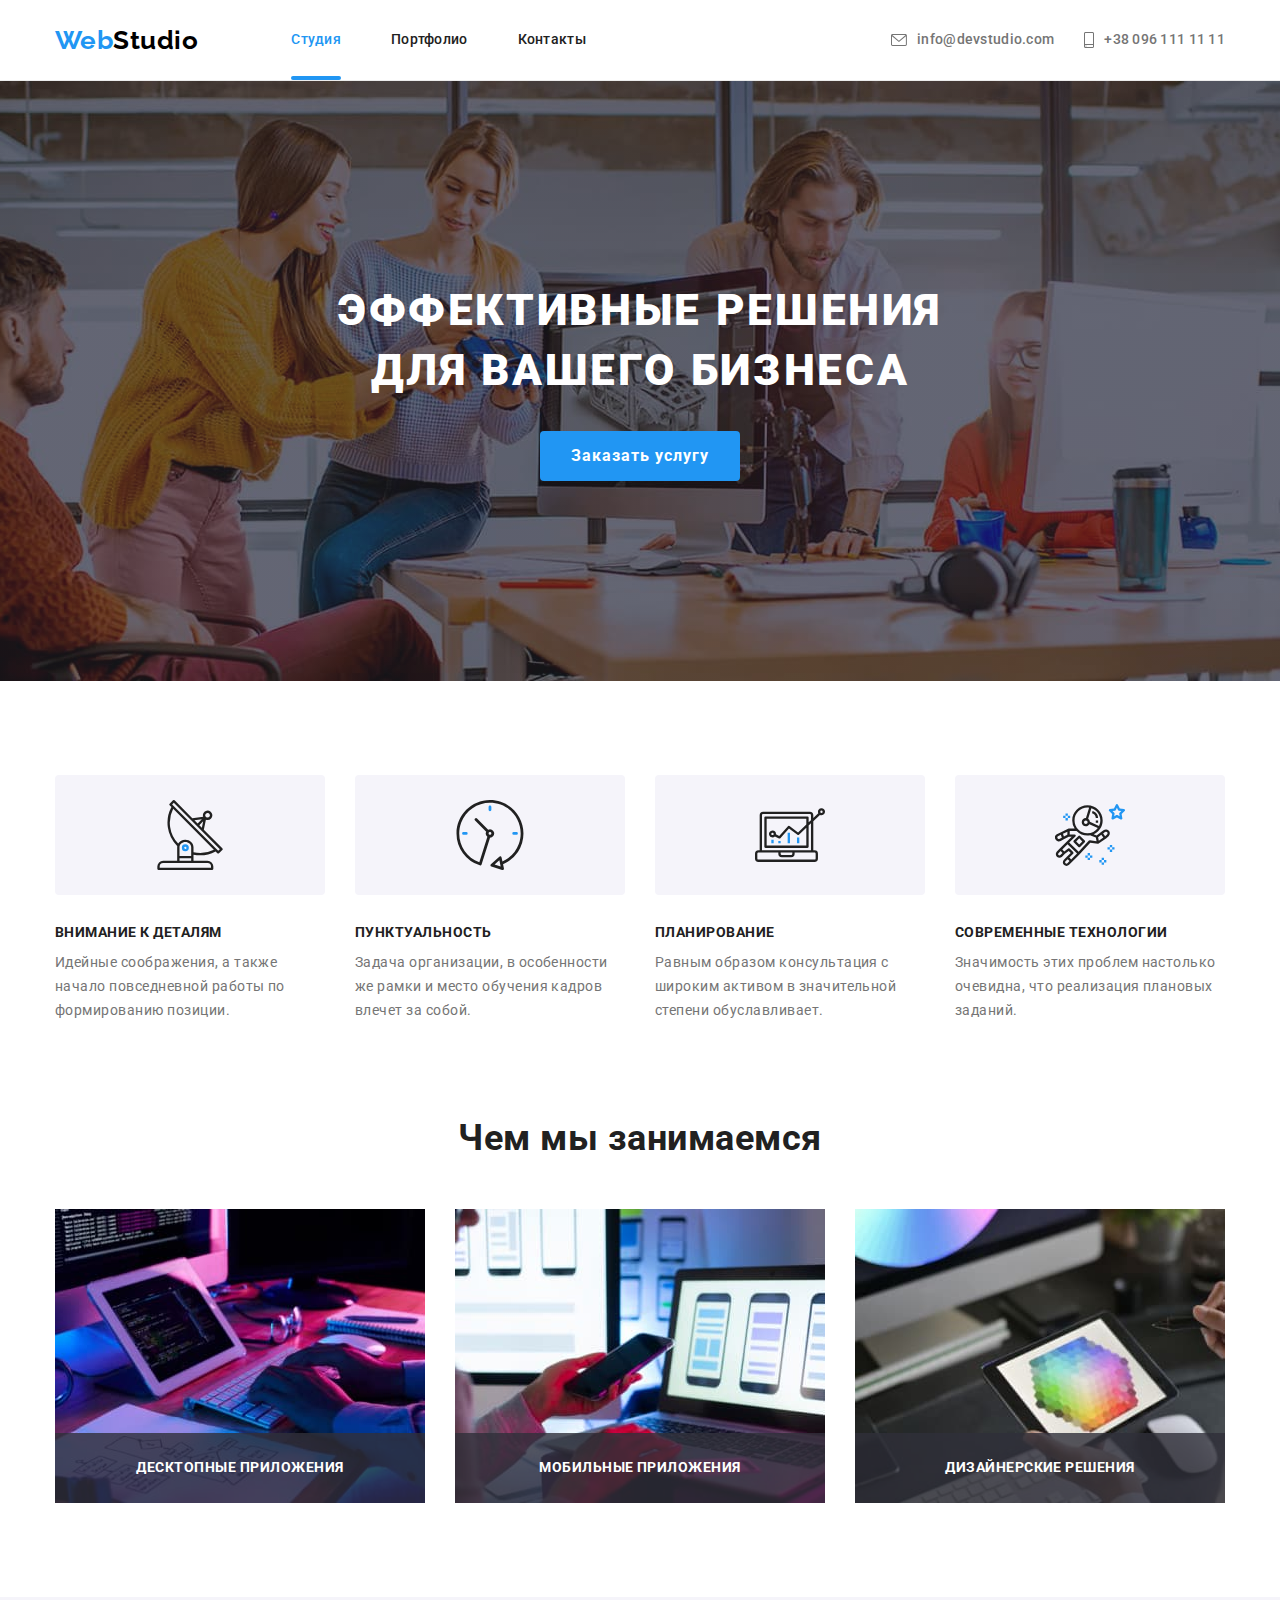
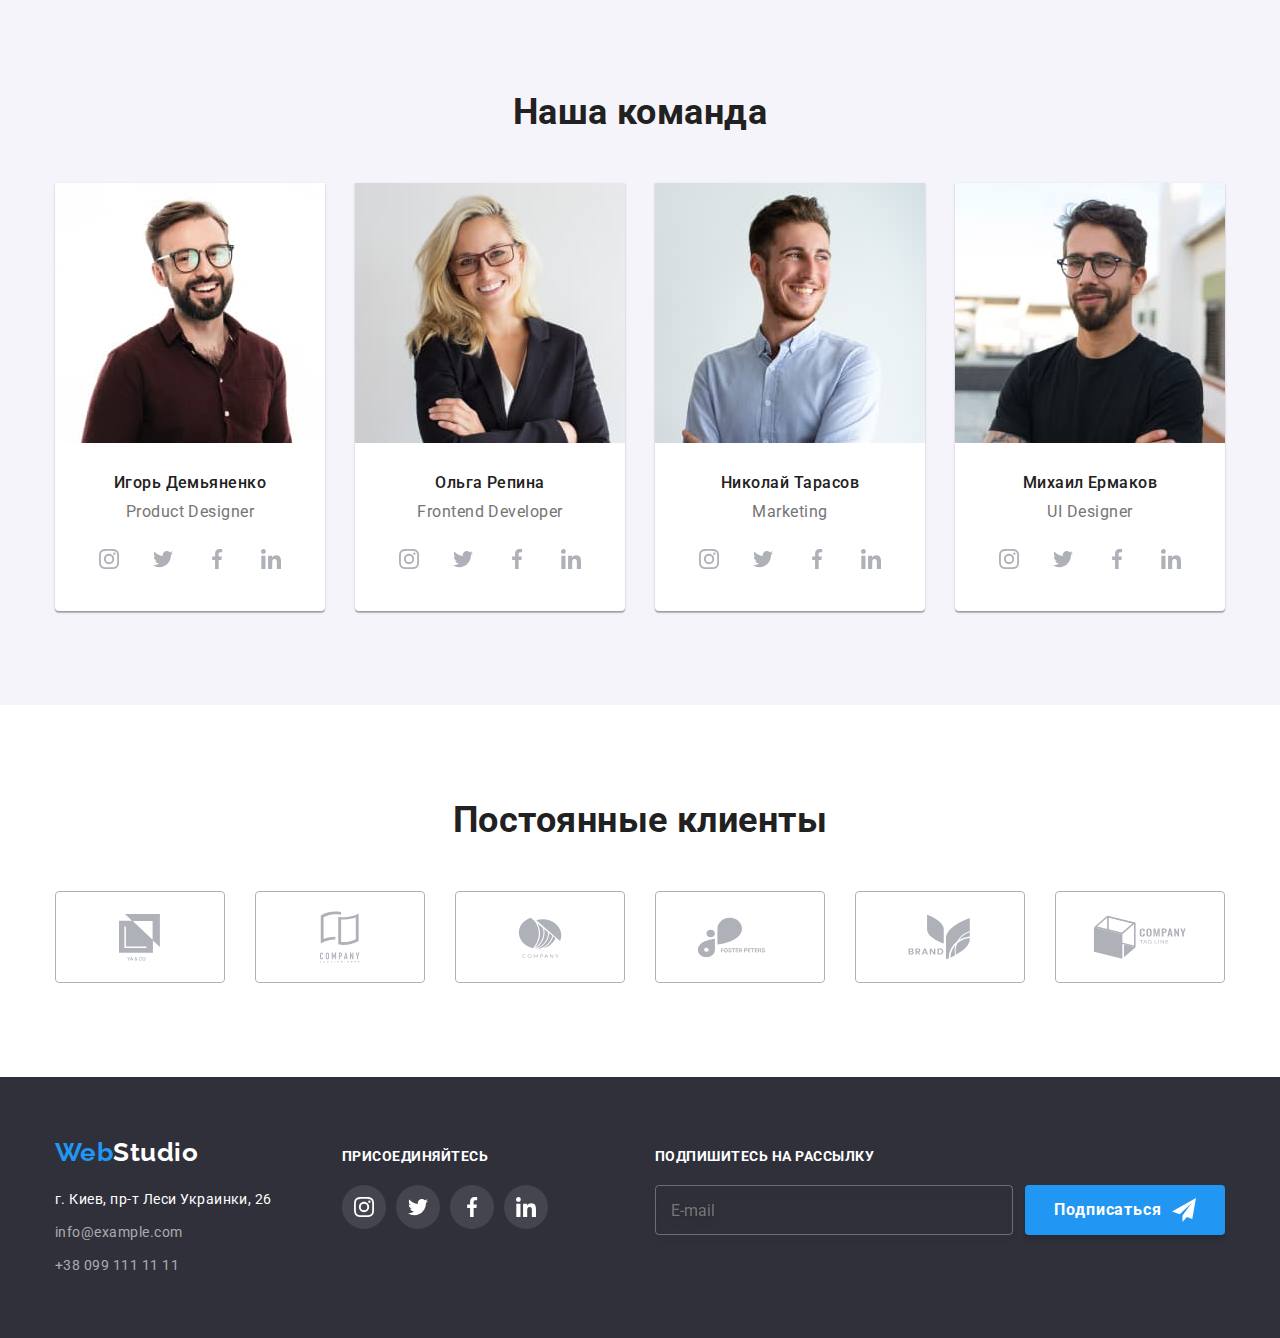
==== commit 5b83b72d: "added images" ====
--- a/index.html
+++ b/index.html
@@ -185,8 +185,8 @@
               <div class="work-list__thumb">
                 <img
                   class="work-list__img"
+                  srcset="./images/computer.jpg 1x, ./images/computer@2x.jpg 2x"
                   src="./images/computer.jpg"
-                  width="370"
                   alt="персональный комьютер"
                 />
                 <div class="work-list__overlay">
@@ -198,8 +198,11 @@
               <div class="work-list__thumb">
                 <img
                   class="work-list__img"
+                  srcset="
+                    ./images/cellphone.jpg    1x,
+                    ./images/cellphone@2x.jpg 2x
+                  "
                   src="./images/cellphone.jpg"
-                  width="370"
                   alt="мобильный телефон"
                 />
                 <div class="work-list__overlay">
@@ -211,8 +214,8 @@
               <div class="work-list__thumb">
                 <img
                   class="work-list__img"
+                  srcset="./images/tablet.jpg 1x, ./images/tablet@2x.jpg 2x"
                   src="./images/tablet.jpg"
-                  width="370"
                   alt="планшет"
                 />
                 <div class="work-list__overlay">
@@ -231,12 +234,34 @@
           <h2 class="section__title">Наша команда</h2>
           <ul class="team-list">
             <li class="team-list__item">
-              <img
-                class="team-list__img"
-                src="./images/igor.jpg"
-                width="270"
-                alt="Игорь Демьяненко"
-              />
+              <picture>
+                <source
+                  srcset="
+                    ./images/team1_mobile.jpg    1x,
+                    ./images/team1_mobile@2x.jpg 2x
+                  "
+                  media="(max-width: 767px)"
+                />
+                <source
+                  srcset="
+                    ./images/team1_tablet.jpg    1x,
+                    ./images/team1_tablet@2x.jpg 2x
+                  "
+                  media="(min-width: 768px) and (max-width: 1199px)"
+                />
+                <source
+                  srcset="
+                    ./images/team1_desktop.jpg    1x,
+                    ./images/team1_desktop@2x.jpg 2x
+                  "
+                  media="(min-width: 1200px)"
+                />
+                <img
+                  class="team-list__img"
+                  src="./images/team1_mobile.jpg"
+                  alt="Игорь Демьяненко"
+                />
+              </picture>
               <div class="team-list__footer">
                 <h3 class="team-list__title">Игорь Демьяненко</h3>
                 <p class="team-list__text">Product Designer</p>
@@ -289,12 +314,34 @@
               </div>
             </li>
             <li class="team-list__item">
-              <img
-                class="team-list__img"
-                src="./images/olga.jpg"
-                width="270"
-                alt="Ольга Репина"
-              />
+              <picture>
+                <source
+                  srcset="
+                    ./images/team2_mobile.jpg    1x,
+                    ./images/team2_mobile@2x.jpg 2x
+                  "
+                  media="(max-width: 767px)"
+                />
+                <source
+                  srcset="
+                    ./images/team2_tablet.jpg    1x,
+                    ./images/team2_tablet@2x.jpg 2x
+                  "
+                  media="(min-width: 768px) and (max-width: 1199px)"
+                />
+                <source
+                  srcset="
+                    ./images/team2_desktop.jpg    1x,
+                    ./images/team2_desktop@2x.jpg 2x
+                  "
+                  media="(min-width: 1200px)"
+                />
+                <img
+                  class="team-list__img"
+                  src="./images/team2_mobile.jpg"
+                  alt="Ольга Репина"
+                />
+              </picture>
               <div class="team-list__footer">
                 <h3 class="team-list__title">Ольга Репина</h3>
                 <p class="team-list__text">Frontend Developer</p>
@@ -347,12 +394,34 @@
               </div>
             </li>
             <li class="team-list__item">
-              <img
-                class="team-list__img"
-                src="./images/nicholas.jpg"
-                width="270"
-                alt="Николай Тарасов"
-              />
+              <picture>
+                <source
+                  srcset="
+                    ./images/team3_mobile.jpg    1x,
+                    ./images/team3_mobile@2x.jpg 2x
+                  "
+                  media="(max-width: 767px)"
+                />
+                <source
+                  srcset="
+                    ./images/team3_tablet.jpg    1x,
+                    ./images/team3_tablet@2x.jpg 2x
+                  "
+                  media="(min-width: 768px) and (max-width: 1199px)"
+                />
+                <source
+                  srcset="
+                    ./images/team3_desktop.jpg    1x,
+                    ./images/team3_desktop@2x.jpg 2x
+                  "
+                  media="(min-width: 1200px)"
+                />
+                <img
+                  class="team-list__img"
+                  src="./images/team3_mobile.jpg"
+                  alt="Николай Тарасов"
+                />
+              </picture>
               <div class="team-list__footer">
                 <h3 class="team-list__title">Николай Тарасов</h3>
                 <p class="team-list__text">Marketing</p>
@@ -405,12 +474,34 @@
               </div>
             </li>
             <li class="team-list__item">
-              <img
-                class="team-list__img"
-                src="./images/michael.jpg"
-                width="270"
-                alt="Михаил Ермаков"
-              />
+              <picture>
+                <source
+                  srcset="
+                    ./images/team4_mobile.jpg    1x,
+                    ./images/team4_mobile@2x.jpg 2x
+                  "
+                  media="(max-width: 767px)"
+                />
+                <source
+                  srcset="
+                    ./images/team4_tablet.jpg    1x,
+                    ./images/team4_tablet@2x.jpg 2x
+                  "
+                  media="(min-width: 768px) and (max-width: 1199px)"
+                />
+                <source
+                  srcset="
+                    ./images/team4_desktop.jpg    1x,
+                    ./images/team4_desktop@2x.jpg 2x
+                  "
+                  media="(min-width: 1200px)"
+                />
+                <img
+                  class="team-list__img"
+                  src="./images/team4_mobile.jpg"
+                  alt="Михаил Ермаков"
+                />
+              </picture>
               <div class="team-list__footer">
                 <h3 class="team-list__title">Михаил Ермаков</h3>
                 <p class="team-list__text">UI Designer</p>
--- a/css/main.min.css
+++ b/css/main.min.css
@@ -1,2 +1,2 @@
-h1,h2,h3,h4,h5,h6,p{padding:0;margin:0}ul{list-style:none;padding:0;margin:0}a{text-decoration:none;color:inherit}button{cursor:pointer;font-family:inherit}body{color:#757575;background-color:#fff;font-family:roboto,sans-serif;letter-spacing:0.03em}body.modal-open{overflow:hidden}.container{padding-left:15px;padding-right:15px;margin-right:auto;margin-left:auto}@media screen and (min-width: 480px){.container{width:480px}}@media screen and (min-width: 768px){.container{width:768px}}@media screen and (min-width: 1200px){.container{width:1200px}}.logo{display:inline-block;font-family:raleway,sans-serif;font-weight:700;font-size:24px;line-height:1.17;-webkit-transition:color 250ms cubic-bezier(0.4, 0, 0.2, 1);transition:color 250ms cubic-bezier(0.4, 0, 0.2, 1)}@media screen and (min-width: 1200px){.logo{font-size:26px;line-height:1.19}}.logo:focus,.logo:hover{color:#2196f3}.logo--header{color:#000000}@media screen and (max-width: 767px){.logo--header{padding:16px 0}}@media screen and (min-width: 768px){.logo--header{margin-right:88px}}@media screen and (min-width: 1200px){.logo--header{margin-right:93px}}.logo--footer{margin-bottom:20px;color:#fff}.logo__span{color:#2196f3}.page-header{border-bottom-width:1px;border-bottom-style:solid;border-bottom-color:#ececec}.page-header__container{position:relative;display:-webkit-box;display:-ms-flexbox;display:flex;-webkit-box-align:center;-ms-flex-align:center;align-items:center;-webkit-box-pack:justify;-ms-flex-pack:justify;justify-content:space-between}.menu-button{position:absolute;top:10px;right:15px;z-index:2;display:-webkit-inline-box;display:-ms-inline-flexbox;display:inline-flex;margin:0;padding:0;border:none;background-color:transparent;color:#212121;-webkit-transition:color 250ms cubic-bezier(0.4, 0, 0.2, 1);transition:color 250ms cubic-bezier(0.4, 0, 0.2, 1)}@media screen and (min-width: 768px){.menu-button{display:none}}.menu-button:focus,.menu-button:hover{color:#2196f3}.menu-button__icon{fill:currentColor}.menu-button .menu-button__icon-cross{display:none}.menu-button.is-open .menu-button__icon-cross{display:block}.menu-button.is-open .menu-button__icon-menu{display:none}.menu-container{background-color:palegoldenrod;background-color:#fff}@media screen and (max-width: 767px){.menu-container{display:none;position:absolute;top:0;left:0;width:100%;height:800px;padding:48px 40px;z-index:1}.menu-container.is-open{display:-webkit-box;display:-ms-flexbox;display:flex;-webkit-box-orient:vertical;-webkit-box-direction:normal;-ms-flex-direction:column;flex-direction:column}}@media screen and (min-width: 768px){.menu-container{display:-webkit-box;display:-ms-flexbox;display:flex;-webkit-box-pack:justify;-ms-flex-pack:justify;justify-content:space-between;-webkit-box-flex:1;-ms-flex-positive:1;flex-grow:1;-webkit-box-align:center;-ms-flex-align:center;align-items:center}}@media screen and (min-width: 768px){.site-menu{display:-webkit-box;display:-ms-flexbox;display:flex}}@media screen and (max-width: 767px){.site-menu__item:not(:last-child){margin-bottom:32px}}@media screen and (min-width: 768px){.site-menu__item:not(:last-child){margin-right:50px}}.site-menu__link{display:block;padding-top:14px;padding-bottom:14px;font-weight:500;font-size:40px;line-height:1.18;letter-spacing:0.02em;color:#212121;-webkit-transition:color 250ms cubic-bezier(0.4, 0, 0.2, 1);transition:color 250ms cubic-bezier(0.4, 0, 0.2, 1)}.site-menu__link:hover,.site-menu__link:focus{color:#2196f3}@media screen and (min-width: 768px){.site-menu__link{padding-top:32px;padding-bottom:32px;font-size:14px;line-height:1.14}}.site-menu__link--current{position:relative;color:#2196f3}@media screen and (min-width: 768px){.site-menu__link--current::after{position:absolute;bottom:0;left:0;width:100%;height:4px;content:'';background:#2196f3;border-radius:2px}}@media screen and (max-width: 767px){.site-contact{display:-webkit-box;display:-ms-flexbox;display:flex;-webkit-box-orient:vertical;-webkit-box-direction:reverse;-ms-flex-direction:column-reverse;flex-direction:column-reverse;margin-top:auto;margin-bottom:64px}}@media screen and (min-width: 1200px){.site-contact{display:-webkit-box;display:-ms-flexbox;display:flex}}@media screen and (max-width: 767px){.site-contact__item:not(:last-child){margin-top:32px}}@media screen and (min-width: 1200px){.site-contact__item:not(:last-child){margin-right:30px}}.site-contact__link{display:-webkit-inline-box;display:-ms-inline-flexbox;display:inline-flex;-webkit-box-align:center;-ms-flex-align:center;align-items:center;padding-top:4px;padding-bottom:4px;font-weight:500;letter-spacing:0.02em;-webkit-transition:color 250ms cubic-bezier(0.4, 0, 0.2, 1);transition:color 250ms cubic-bezier(0.4, 0, 0.2, 1)}@media screen and (min-width: 768px){.site-contact__link{font-size:12px;line-height:1.17}}@media screen and (min-width: 1200px){.site-contact__link{padding-top:32px;padding-bottom:32px;font-size:14px;line-height:1.14}}.site-contact__link:hover,.site-contact__link:focus{color:#2196f3}@media screen and (max-width: 767px){.site-contact__link--mail{font-size:24px;line-height:1.17}.site-contact__link--tell{font-size:34px;line-height:1.18}}.site-contact__icon{display:none}@media screen and (min-width: 768px){.site-contact__icon{display:block;margin-right:10px;fill:currentColor}}.main-social{display:-webkit-box;display:-ms-flexbox;display:flex}@media screen and (min-width: 768px){.main-social{display:none}}.main-social__item{position:relative}.main-social__item:not(:last-child){margin-right:20px}.main-social__item:not(:last-child)::before{position:absolute;top:0;right:0;-webkit-transform:translateX(10px);transform:translateX(10px);content:'';height:22px;width:2px;background:rgba(33,33,33,0.2)}.main-social__link{padding-top:12px;padding-bottom:12px;font-weight:500;font-size:18px;line-height:1.22;letter-spacing:0.02em;color:#2196f3}.main-social__link:focus,.main-social__link:hover{color:#188ce8}.button{display:-webkit-inline-box;display:-ms-inline-flexbox;display:inline-flex;-webkit-box-pack:center;-ms-flex-pack:center;justify-content:center;-webkit-box-align:center;-ms-flex-align:center;align-items:center;width:200px;height:50px;cursor:pointer;font-family:inherit;font-weight:bold;font-size:16px;line-height:1.87;letter-spacing:0.06em;color:#fff;background-color:#2196f3;border:none;border-radius:4px;-webkit-transition:background-color 250ms cubic-bezier(0.4, 0, 0.2, 1);transition:background-color 250ms cubic-bezier(0.4, 0, 0.2, 1)}.button:focus,.button:hover{background-color:#188ce8}.button--shadow{-webkit-box-shadow:0px 4px 4px rgba(0,0,0,0.15);box-shadow:0px 4px 4px rgba(0,0,0,0.15)}.button__icon{margin-left:10px;fill:currentColor}.section{padding-top:60px;padding-bottom:60px}@media screen and (min-width: 1200px){.section{padding-top:94px;padding-bottom:94px}}.section--without-padding{padding-top:0}.section--bg-color{background:#f5f4fa}.section--hidden{display:none}@media screen and (min-width: 1200px){.section--hidden{display:block}}.section__title{margin-bottom:30px;color:#212121;font-size:28px;line-height:1.17;text-align:center}@media screen and (min-width: 1200px){.section__title{margin-bottom:50px;font-size:36px}}.section__title--visually-hidden{position:absolute;width:1px;height:1px;margin:-1px;border:0;padding:0;clip:rect(0 0 0 0);overflow:hidden}.hero{max-width:480px;height:400px;margin-right:auto;margin-left:auto;padding-top:118px;padding-bottom:118px;background-image:-webkit-gradient(linear, left top, right top, from(rgba(47,48,58,0.4)), to(rgba(47,48,58,0.4))),url(../images/bg.jpg);background-image:linear-gradient(to right, rgba(47,48,58,0.4), rgba(47,48,58,0.4)),url(../images/bg.jpg);background-position:center;background-color:#c4c4c4;text-align:center}@media screen and (min-width: 768px){.hero{max-width:768px}}@media screen and (min-width: 1200px){.hero{max-width:1600px;height:600px;padding-top:200px;padding-bottom:200px}}.hero__title{width:360px;margin-bottom:30px;margin-right:auto;margin-left:auto;color:#fff;font-weight:900;font-size:26px;line-height:1.6;letter-spacing:0.06em;text-transform:uppercase}@media screen and (min-width: 1200px){.hero__title{width:700px;font-size:44px;line-height:1.36}}@media screen and (min-width: 768px){.feature-list{display:-webkit-box;display:-ms-flexbox;display:flex;-ms-flex-wrap:wrap;flex-wrap:wrap;margin:-15px}}.feature-list__item{max-width:100%}@media screen and (max-width: 767px){.feature-list__item:not(:last-child){margin-bottom:30px}}@media screen and (min-width: 768px){.feature-list__item{-ms-flex-preferred-size:calc((100% - 60px) / 2);flex-basis:calc((100% - 60px) / 2);margin:15px}}@media screen and (min-width: 1200px){.feature-list__item{-ms-flex-preferred-size:calc((100% - 120px) / 4);flex-basis:calc((100% - 120px) / 4)}}.feature-list__thumb{display:-webkit-inline-box;display:-ms-inline-flexbox;display:inline-flex;width:100%;height:120px;margin-bottom:30px;background:#f5f4fa;border-radius:4px;-webkit-box-pack:center;-ms-flex-pack:center;justify-content:center;-webkit-box-align:center;-ms-flex-align:center;align-items:center}.feature-list__title{color:#212121;font-size:14px;line-height:1.14;text-transform:uppercase;margin-bottom:10px}@media screen and (max-width: 767px){.feature-list__title{text-align:center}}.feature-list__text{font-size:14px;line-height:1.71}.work-list{display:-webkit-box;display:-ms-flexbox;display:flex}.work-list__item:not(:last-child){margin-right:30px}.work-list__img{display:block}.work-list__thumb{position:relative}.work-list__overlay{display:-webkit-box;display:-ms-flexbox;display:flex;position:absolute;bottom:0;left:0;padding-right:25px;padding-left:25px;width:100%;height:70px;-webkit-box-pack:center;-ms-flex-pack:center;justify-content:center;-webkit-box-align:center;-ms-flex-align:center;align-items:center;background:rgba(47,48,58,0.8)}.work-list__title{font-size:14px;line-height:1.14;text-align:center;text-transform:uppercase;color:#fff}@media screen and (min-width: 768px){.team-list{display:-webkit-box;display:-ms-flexbox;display:flex;-ms-flex-wrap:wrap;flex-wrap:wrap;margin:-15px}}.team-list__item{max-width:100%;background:#fff;-webkit-box-shadow:0px 1px 3px rgba(0,0,0,0.12),0px 1px 1px rgba(0,0,0,0.14),0px 2px 1px rgba(0,0,0,0.2);box-shadow:0px 1px 3px rgba(0,0,0,0.12),0px 1px 1px rgba(0,0,0,0.14),0px 2px 1px rgba(0,0,0,0.2);border-radius:0px 0px 4px 4px}@media screen and (max-width: 767px){.team-list__item:not(:last-child){margin-bottom:30px}}@media screen and (min-width: 768px){.team-list__item{-ms-flex-preferred-size:calc((100% - 60px) / 2);flex-basis:calc((100% - 60px) / 2);margin:15px}}@media screen and (min-width: 1200px){.team-list__item{-ms-flex-preferred-size:calc((100% - 120px) / 4);flex-basis:calc((100% - 120px) / 4)}}.team-list__footer{padding:30px 32px;text-align:center}.team-list__img{display:block}.team-list__title{margin-bottom:10px;color:#212121;font-weight:500;font-size:16px;line-height:1.19}.team-list__text{margin-bottom:16px;font-size:16px;line-height:1.19}.team-list__socials{display:-webkit-inline-box;display:-ms-inline-flexbox;display:inline-flex}.team-list__socials-item:not(:last-child){margin-right:10px}.team-list__socials-link{display:-webkit-inline-box;display:-ms-inline-flexbox;display:inline-flex;width:44px;height:44px;border-radius:50%;-webkit-box-pack:center;-ms-flex-pack:center;justify-content:center;-webkit-box-align:center;-ms-flex-align:center;align-items:center;color:#afb1b8;-webkit-transition:color 250ms cubic-bezier(0.4, 0, 0.2, 1);transition:color 250ms cubic-bezier(0.4, 0, 0.2, 1);-webkit-transition:background-color 250ms cubic-bezier(0.4, 0, 0.2, 1);transition:background-color 250ms cubic-bezier(0.4, 0, 0.2, 1)}.team-list__socials-link:focus,.team-list__socials-link:hover{color:#fff;background-color:#2196f3}.team-list__socials-icon{fill:currentColor}.clients-list{display:-webkit-box;display:-ms-flexbox;display:flex;-ms-flex-wrap:wrap;flex-wrap:wrap;margin:-15px}.clients-list__item{-ms-flex-preferred-size:calc((100% - 60px) / 2);flex-basis:calc((100% - 60px) / 2);margin:15px}@media screen and (min-width: 768px){.clients-list__item{-ms-flex-preferred-size:calc((100% - 90px) / 3);flex-basis:calc((100% - 90px) / 3)}}@media screen and (min-width: 1200px){.clients-list__item{-ms-flex-preferred-size:calc((100% - 180px) / 6);flex-basis:calc((100% - 180px) / 6)}}.clients-list__link{display:-webkit-box;display:-ms-flexbox;display:flex;width:100%;height:92px;color:#afb1b8;border:1px solid #afb1b8;border-radius:4px;-webkit-box-pack:center;-ms-flex-pack:center;justify-content:center;-webkit-box-align:center;-ms-flex-align:center;align-items:center;cursor:pointer;-webkit-transition:color 250ms cubic-bezier(0.4, 0, 0.2, 1);transition:color 250ms cubic-bezier(0.4, 0, 0.2, 1);-webkit-transition:border-color 250ms cubic-bezier(0.4, 0, 0.2, 1);transition:border-color 250ms cubic-bezier(0.4, 0, 0.2, 1)}.clients-list__link:hover,.clients-list__link:focus{color:#2196f3;border-color:#2196f3}.clients-list__icon{fill:currentColor}.page-footer{padding-top:60px;padding-bottom:60px;background-color:#2f303a}@media screen and (min-width: 768px){.page-footer__container{display:-webkit-box;display:-ms-flexbox;display:flex;-webkit-box-align:baseline;-ms-flex-align:baseline;align-items:baseline}}@media screen and (max-width: 1199px){.page-footer__container{-ms-flex-wrap:wrap;flex-wrap:wrap;-ms-flex-pack:distribute;justify-content:space-around;text-align:center}}@media screen and (min-width: 1200px){.page-footer__box:not(:last-child){margin-right:70px}}.address__item:not(:last-child){margin-bottom:9px}.address__text,.address__link{font-style:normal;font-size:14px;line-height:1.71}@media screen and (max-width: 1199px){.address{margin-bottom:60px}}.address__text{color:#fff}.address__link{padding-top:4px;padding-bottom:4px;color:rgba(255,255,255,0.6);-webkit-transition:color 250ms cubic-bezier(0.4, 0, 0.2, 1);transition:color 250ms cubic-bezier(0.4, 0, 0.2, 1)}.address__link:focus,.address__link:hover{color:#2196f3}.site-social__text{display:block;margin-bottom:20px;color:#fff;font-size:14px;line-height:1.14;text-transform:uppercase}@media screen and (max-width: 767px){.site-social{margin-bottom:60px}}.site-social__list{display:-webkit-inline-box;display:-ms-inline-flexbox;display:inline-flex}.site-social__item:not(:last-child){margin-right:10px}.site-social__link{display:-webkit-inline-box;display:-ms-inline-flexbox;display:inline-flex;width:44px;height:44px;color:#fff;background-color:rgba(255,255,255,0.1);border-radius:50%;-webkit-box-pack:center;-ms-flex-pack:center;justify-content:center;-webkit-box-align:center;-ms-flex-align:center;align-items:center;-webkit-transition:background-color 250ms cubic-bezier(0.4, 0, 0.2, 1);transition:background-color 250ms cubic-bezier(0.4, 0, 0.2, 1)}.site-social__link:hover,.site-social__link:focus{background-color:#2196f3}.site-social__icon{fill:currentColor}@media screen and (min-width: 1200px){.form-subscription{display:-webkit-box;display:-ms-flexbox;display:flex;-webkit-box-orient:horizontal;-webkit-box-direction:normal;-ms-flex-direction:row;flex-direction:row;margin-left:auto;-webkit-box-align:end;-ms-flex-align:end;align-items:flex-end}}@media screen and (max-width: 1199px){.form-subscription__field{margin-bottom:20px}}@media screen and (min-width: 1200px){.form-subscription__field{display:-webkit-box;display:-ms-flexbox;display:flex;-webkit-box-orient:vertical;-webkit-box-direction:normal;-ms-flex-direction:column;flex-direction:column;margin-right:12px}}.form-subscription__text{display:block;margin-bottom:20px;font-size:14px;line-height:1.14;text-transform:uppercase;color:#fff}.form-subscription__input{padding:15px;width:100%;height:50px;border:1px solid rgba(255,255,255,0.3);-webkit-filter:drop-shadow(0px 4px 4px rgba(0,0,0,0.15));filter:drop-shadow(0px 4px 4px rgba(0,0,0,0.15));border-radius:4px;background-color:inherit;color:rgba(255,255,255,0.6);outline:none;-webkit-transition:border-color 250ms cubic-bezier(0.4, 0, 0.2, 1);transition:border-color 250ms cubic-bezier(0.4, 0, 0.2, 1)}.form-subscription__field:focus-within .form-subscription__input{border-color:#2196f3}@media screen and (min-width: 480px){.form-subscription__input{width:450px}}@media screen and (min-width: 1200px){.form-subscription__input{width:358px}}.backdrop{position:fixed;top:0;left:0;opacity:1;padding:93px 15px;width:100%;height:100%;background:rgba(0,0,0,0.2);overflow-y:scroll;-webkit-transition:opacity 250ms cubic-bezier(0.4, 0, 0.2, 1);transition:opacity 250ms cubic-bezier(0.4, 0, 0.2, 1)}.backdrop.is-hidden{opacity:0;pointer-events:none}.backdrop.is-hidden .modal{-webkit-transform:translate(-50%, -50%) scale(0.9);transform:translate(-50%, -50%) scale(0.9)}.modal{position:relative;width:100%;padding:40px;-webkit-box-shadow:0px 1px 3px rgba(0,0,0,0.12),0px 1px 1px rgba(0,0,0,0.14),0px 2px 1px rgba(0,0,0,0.2);box-shadow:0px 1px 3px rgba(0,0,0,0.12),0px 1px 1px rgba(0,0,0,0.14),0px 2px 1px rgba(0,0,0,0.2);border-radius:4px;background-color:#fff}@media screen and (min-width: 480px){.modal{position:absolute;top:50%;left:50%;-webkit-transform:translate(-50%, -50%) scale(1);transform:translate(-50%, -50%) scale(1);width:450px;height:609px;-webkit-transition:-webkit-transform 250ms cubic-bezier(0.4, 0, 0.2, 1);transition:-webkit-transform 250ms cubic-bezier(0.4, 0, 0.2, 1);transition:transform 250ms cubic-bezier(0.4, 0, 0.2, 1);transition:transform 250ms cubic-bezier(0.4, 0, 0.2, 1), -webkit-transform 250ms cubic-bezier(0.4, 0, 0.2, 1)}}@media screen and (min-width: 1200px){.modal{width:528px;height:581px}}.main-form{display:-webkit-box;display:-ms-flexbox;display:flex;-webkit-box-orient:vertical;-webkit-box-direction:normal;-ms-flex-direction:column;flex-direction:column;-webkit-box-align:center;-ms-flex-align:center;align-items:center;width:100%}.main-form__text{margin-bottom:12px;color:#212121;font-size:20px;line-height:1.15;text-align:center}.main-form__field{display:-webkit-box;display:-ms-flexbox;display:flex;-webkit-box-orient:vertical;-webkit-box-direction:normal;-ms-flex-direction:column;flex-direction:column;position:relative;margin-bottom:10px;width:100%;font-size:12px;line-height:1.17;letter-spacing:0.01em}.main-form__input{margin-top:4px;padding:12px;padding-left:42px;width:100%;height:40px;border:1px solid rgba(33,33,33,0.2);border-radius:4px;outline:none;-webkit-transition:border-color 250ms cubic-bezier(0.4, 0, 0.2, 1);transition:border-color 250ms cubic-bezier(0.4, 0, 0.2, 1)}.main-form__field:focus-within .main-form__input{border-color:#2196f3}.main-form__icon{position:absolute;top:29px;left:12px;fill:var(--title-text-color)}.main-form__field:focus-within .main-form__icon{fill:#2196f3}.main-form__field--bigger-margin{margin-bottom:20px}.main-form__comment{margin-top:4px;padding:12px 16px;width:100%;height:120px;font-size:12px;line-height:1.17;letter-spacing:0.01em;border:1px solid rgba(33,33,33,0.2);border-radius:4px;resize:none;outline:none;-webkit-transition:border-color 250ms cubic-bezier(0.4, 0, 0.2, 1);transition:border-color 250ms cubic-bezier(0.4, 0, 0.2, 1)}.main-form__comment::-webkit-input-placeholder{color:rgba(117,117,117,0.5)}.main-form__comment:-ms-input-placeholder{color:rgba(117,117,117,0.5)}.main-form__comment::-ms-input-placeholder{color:rgba(117,117,117,0.5)}.main-form__comment::placeholder{color:rgba(117,117,117,0.5)}.main-form__field:focus-within .main-form__comment{border-color:#2196f3}.main-form__checkbox-field{display:-webkit-inline-box;display:-ms-inline-flexbox;display:inline-flex;-webkit-box-align:center;-ms-flex-align:center;align-items:center;margin-bottom:30px}.main-form__checkbox-input{position:absolute;width:1px;height:1px;margin:-1px;border:0;padding:0;clip:rect(0 0 0 0);overflow:hidden}.main-form__checkbox-border{display:-webkit-inline-box;display:-ms-inline-flexbox;display:inline-flex;-webkit-box-pack:center;-ms-flex-pack:center;justify-content:center;-webkit-box-align:center;-ms-flex-align:center;align-items:center;margin-right:4px;width:16px;height:15px;border-radius:2px;border:2px solid #212121;background-color:#fff}.main-form__checkbox-input:checked+.main-form__checkbox-border{border-color:#2196f3;background-color:#2196f3}@media screen and (min-width: 1200px){.main-form__checkbox-border{margin-right:8px}}.main-form__checkbox-text,.main-form__contract-link{font-size:12px;line-height:1.17}@media screen and (min-width: 1200px){.main-form__checkbox-text,.main-form__contract-link{font-size:14px;line-height:1.71}}.main-form__contract-link{color:#2196f3;-webkit-transition:color 250ms cubic-bezier(0.4, 0, 0.2, 1);transition:color 250ms cubic-bezier(0.4, 0, 0.2, 1)}.main-form__contract-link:hover,.main-form__contract-link:focus{color:#188ce8}.close-button{position:absolute;top:8px;right:8px;display:-webkit-box;display:-ms-flexbox;display:flex;width:30px;height:30px;padding:0;-webkit-box-pack:center;-ms-flex-pack:center;justify-content:center;-webkit-box-align:center;-ms-flex-align:center;align-items:center;cursor:pointer;color:#000000;background-color:#fff;border:1px solid rgba(0,0,0,0.1);border-radius:50%;-webkit-transition:color 250ms cubic-bezier(0.4, 0, 0.2, 1);transition:color 250ms cubic-bezier(0.4, 0, 0.2, 1)}.close-button:hover,.close-button:focus{color:#2196f3}.close-button__icon{fill:currentColor}
+h1,h2,h3,h4,h5,h6,p{padding:0;margin:0}ul{list-style:none;padding:0;margin:0}a{text-decoration:none;color:inherit}button{cursor:pointer;font-family:inherit}body{color:#757575;background-color:#fff;font-family:roboto,sans-serif;letter-spacing:0.03em}body.modal-open{overflow:hidden}.container{padding-left:15px;padding-right:15px;margin-right:auto;margin-left:auto}@media screen and (min-width: 480px){.container{width:480px}}@media screen and (min-width: 768px){.container{width:768px}}@media screen and (min-width: 1200px){.container{width:1200px}}.logo{display:inline-block;font-family:raleway,sans-serif;font-weight:700;font-size:24px;line-height:1.17;-webkit-transition:color 250ms cubic-bezier(0.4, 0, 0.2, 1);transition:color 250ms cubic-bezier(0.4, 0, 0.2, 1)}@media screen and (min-width: 1200px){.logo{font-size:26px;line-height:1.19}}.logo:focus,.logo:hover{color:#2196f3}.logo--header{color:#000000}@media screen and (max-width: 767px){.logo--header{padding:16px 0}}@media screen and (min-width: 768px){.logo--header{margin-right:88px}}@media screen and (min-width: 1200px){.logo--header{margin-right:93px}}.logo--footer{margin-bottom:20px;color:#fff}.logo__span{color:#2196f3}.page-header{border-bottom-width:1px;border-bottom-style:solid;border-bottom-color:#ececec}.page-header__container{display:-webkit-box;display:-ms-flexbox;display:flex;-webkit-box-align:center;-ms-flex-align:center;align-items:center;-webkit-box-pack:justify;-ms-flex-pack:justify;justify-content:space-between}.menu-button{position:absolute;top:10px;right:15px;z-index:2;display:-webkit-inline-box;display:-ms-inline-flexbox;display:inline-flex;margin:0;padding:0;border:none;background-color:transparent;color:#212121;-webkit-transition:color 250ms cubic-bezier(0.4, 0, 0.2, 1);transition:color 250ms cubic-bezier(0.4, 0, 0.2, 1)}@media screen and (min-width: 768px){.menu-button{display:none}}.menu-button:focus,.menu-button:hover{color:#2196f3}.menu-button__icon{fill:currentColor}.menu-button .menu-button__icon-cross{display:none}.menu-button.is-open .menu-button__icon-cross{display:block}.menu-button.is-open .menu-button__icon-menu{display:none}.menu-container{background-color:#fff}@media screen and (max-width: 767px){.menu-container{display:none;position:absolute;top:0;left:0;width:100%;height:800px;padding:48px 40px;z-index:1}.menu-container.is-open{display:-webkit-box;display:-ms-flexbox;display:flex;-webkit-box-orient:vertical;-webkit-box-direction:normal;-ms-flex-direction:column;flex-direction:column}}@media screen and (min-width: 768px){.menu-container{display:-webkit-box;display:-ms-flexbox;display:flex;-webkit-box-pack:justify;-ms-flex-pack:justify;justify-content:space-between;-webkit-box-flex:1;-ms-flex-positive:1;flex-grow:1;-webkit-box-align:center;-ms-flex-align:center;align-items:center}}@media screen and (min-width: 768px){.site-menu{display:-webkit-box;display:-ms-flexbox;display:flex}}@media screen and (max-width: 767px){.site-menu__item:not(:last-child){margin-bottom:32px}}@media screen and (min-width: 768px){.site-menu__item:not(:last-child){margin-right:50px}}.site-menu__link{display:block;padding-top:14px;padding-bottom:14px;font-weight:500;font-size:40px;line-height:1.18;letter-spacing:0.02em;color:#212121;-webkit-transition:color 250ms cubic-bezier(0.4, 0, 0.2, 1);transition:color 250ms cubic-bezier(0.4, 0, 0.2, 1)}.site-menu__link:hover,.site-menu__link:focus{color:#2196f3}@media screen and (min-width: 768px){.site-menu__link{padding-top:32px;padding-bottom:32px;font-size:14px;line-height:1.14}}.site-menu__link--current{position:relative;color:#2196f3}@media screen and (min-width: 768px){.site-menu__link--current::after{position:absolute;bottom:0;left:0;width:100%;height:4px;content:'';background:#2196f3;border-radius:2px}}@media screen and (max-width: 767px){.site-contact{display:-webkit-box;display:-ms-flexbox;display:flex;-webkit-box-orient:vertical;-webkit-box-direction:reverse;-ms-flex-direction:column-reverse;flex-direction:column-reverse;margin-top:auto;margin-bottom:64px}}@media screen and (min-width: 1200px){.site-contact{display:-webkit-box;display:-ms-flexbox;display:flex}}@media screen and (max-width: 767px){.site-contact__item:not(:last-child){margin-top:32px}}@media screen and (min-width: 1200px){.site-contact__item:not(:last-child){margin-right:30px}}.site-contact__link{display:-webkit-inline-box;display:-ms-inline-flexbox;display:inline-flex;-webkit-box-align:center;-ms-flex-align:center;align-items:center;padding-top:4px;padding-bottom:4px;font-weight:500;letter-spacing:0.02em;-webkit-transition:color 250ms cubic-bezier(0.4, 0, 0.2, 1);transition:color 250ms cubic-bezier(0.4, 0, 0.2, 1)}@media screen and (min-width: 768px){.site-contact__link{font-size:12px;line-height:1.17}}@media screen and (min-width: 1200px){.site-contact__link{padding-top:32px;padding-bottom:32px;font-size:14px;line-height:1.14}}.site-contact__link:hover,.site-contact__link:focus{color:#2196f3}@media screen and (max-width: 767px){.site-contact__link--mail{font-size:24px;line-height:1.17}.site-contact__link--tell{font-size:34px;line-height:1.18}}.site-contact__icon{display:none}@media screen and (min-width: 768px){.site-contact__icon{display:block;margin-right:10px;fill:currentColor}}.main-social{display:-webkit-box;display:-ms-flexbox;display:flex;-ms-flex-wrap:wrap;flex-wrap:wrap}@media screen and (min-width: 768px){.main-social{display:none}}.main-social__item{position:relative}.main-social__item:not(:last-child){margin-right:20px}.main-social__item:not(:last-child)::before{position:absolute;top:0;right:0;-webkit-transform:translateX(10px);transform:translateX(10px);content:'';height:22px;width:2px;background:rgba(33,33,33,0.2)}.main-social__link{padding-top:12px;padding-bottom:12px;font-weight:500;font-size:18px;line-height:1.22;letter-spacing:0.02em;color:#2196f3}.main-social__link:focus,.main-social__link:hover{color:#188ce8}.button{display:-webkit-inline-box;display:-ms-inline-flexbox;display:inline-flex;-webkit-box-pack:center;-ms-flex-pack:center;justify-content:center;-webkit-box-align:center;-ms-flex-align:center;align-items:center;width:200px;height:50px;cursor:pointer;font-family:inherit;font-weight:bold;font-size:16px;line-height:1.87;letter-spacing:0.06em;color:#fff;background-color:#2196f3;border:none;border-radius:4px;-webkit-transition:background-color 250ms cubic-bezier(0.4, 0, 0.2, 1);transition:background-color 250ms cubic-bezier(0.4, 0, 0.2, 1)}.button:focus,.button:hover{background-color:#188ce8}.button--shadow{-webkit-box-shadow:0px 4px 4px rgba(0,0,0,0.15);box-shadow:0px 4px 4px rgba(0,0,0,0.15)}.button__icon{margin-left:10px;fill:currentColor}.section{padding-top:60px;padding-bottom:60px}@media screen and (min-width: 1200px){.section{padding-top:94px;padding-bottom:94px}}.section--without-padding{padding-top:0}.section--bg-color{background:#f5f4fa}.section--hidden{display:none}@media screen and (min-width: 1200px){.section--hidden{display:block}}.section__title{margin-bottom:30px;color:#212121;font-size:28px;line-height:1.17;text-align:center}@media screen and (min-width: 1200px){.section__title{margin-bottom:50px;font-size:36px}}.section__title--visually-hidden{position:absolute;width:1px;height:1px;margin:-1px;border:0;padding:0;clip:rect(0 0 0 0);overflow:hidden}.hero{max-width:480px;height:400px;margin-right:auto;margin-left:auto;padding-top:118px;padding-bottom:118px;background-image:-webkit-gradient(linear, left top, right top, from(rgba(47,48,58,0.4)), to(rgba(47,48,58,0.4))),url(../images/hero_mobile.jpg);background-image:linear-gradient(to right, rgba(47,48,58,0.4), rgba(47,48,58,0.4)),url(../images/hero_mobile.jpg);background-size:cover;background-repeat:no-repeat;background-position:center;background-color:#c4c4c4;text-align:center}@media screen and (min-device-pixel-ratio: 2), screen and (-webkit-min-device-pixel-ratio: 2), screen and (min-resolution: 192dpi), screen and (min-resolution: 2dppx){.hero{background-image:-webkit-gradient(linear, left top, right top, from(rgba(47,48,58,0.4)), to(rgba(47,48,58,0.4))),url(../images/hero_mobile@2x.jpg);background-image:linear-gradient(to right, rgba(47,48,58,0.4), rgba(47,48,58,0.4)),url(../images/hero_mobile@2x.jpg)}}@media screen and (min-width: 481px){.hero{max-width:960px;background-image:-webkit-gradient(linear, left top, right top, from(rgba(47,48,58,0.4)), to(rgba(47,48,58,0.4))),url(../images/hero_tablet.jpg);background-image:linear-gradient(to right, rgba(47,48,58,0.4), rgba(47,48,58,0.4)),url(../images/hero_tablet.jpg)}}@media screen and (min-width: 481px) and (min-device-pixel-ratio: 2), screen and (min-width: 481px) and (-webkit-min-device-pixel-ratio: 2), screen and (min-width: 481px) and (min-resolution: 192dpi), screen and (min-width: 481px) and (min-resolution: 2dppx){.hero{background-image:-webkit-gradient(linear, left top, right top, from(rgba(47,48,58,0.4)), to(rgba(47,48,58,0.4))),url(../images/hero_tablet@2x.jpg);background-image:linear-gradient(to right, rgba(47,48,58,0.4), rgba(47,48,58,0.4)),url(../images/hero_tablet@2x.jpg)}}@media screen and (min-width: 961px){.hero{max-width:1200px;background-image:-webkit-gradient(linear, left top, right top, from(rgba(47,48,58,0.4)), to(rgba(47,48,58,0.4))),url(../images/hero_desktop.jpg);background-image:linear-gradient(to right, rgba(47,48,58,0.4), rgba(47,48,58,0.4)),url(../images/hero_desktop.jpg)}}@media screen and (min-width: 961px) and (min-device-pixel-ratio: 2), screen and (min-width: 961px) and (-webkit-min-device-pixel-ratio: 2), screen and (min-width: 961px) and (min-resolution: 192dpi), screen and (min-width: 961px) and (min-resolution: 2dppx){.hero{background-image:-webkit-gradient(linear, left top, right top, from(rgba(47,48,58,0.4)), to(rgba(47,48,58,0.4))),url(../images/hero_desktop@2x.jpg);background-image:linear-gradient(to right, rgba(47,48,58,0.4), rgba(47,48,58,0.4)),url(../images/hero_desktop@2x.jpg)}}@media screen and (min-width: 1200px){.hero{max-width:1600px;height:600px;padding-top:200px;padding-bottom:200px}}.hero__title{max-width:100%;margin-bottom:30px;margin-right:auto;margin-left:auto;color:#fff;font-weight:900;font-size:26px;line-height:1.6;letter-spacing:0.06em;text-transform:uppercase}@media screen and (min-width: 480px){.hero__title{max-width:360px}}@media screen and (min-width: 1200px){.hero__title{max-width:696px;font-size:44px;line-height:1.36}}@media screen and (min-width: 768px){.feature-list{display:-webkit-box;display:-ms-flexbox;display:flex;-ms-flex-wrap:wrap;flex-wrap:wrap;margin:-15px}}.feature-list__item{max-width:100%}@media screen and (max-width: 767px){.feature-list__item:not(:last-child){margin-bottom:30px}}@media screen and (min-width: 768px){.feature-list__item{-ms-flex-preferred-size:calc((100% - 60px) / 2);flex-basis:calc((100% - 60px) / 2);margin:15px}}@media screen and (min-width: 1200px){.feature-list__item{-ms-flex-preferred-size:calc((100% - 120px) / 4);flex-basis:calc((100% - 120px) / 4)}}.feature-list__thumb{display:-webkit-inline-box;display:-ms-inline-flexbox;display:inline-flex;width:100%;height:120px;margin-bottom:30px;background:#f5f4fa;border-radius:4px;-webkit-box-pack:center;-ms-flex-pack:center;justify-content:center;-webkit-box-align:center;-ms-flex-align:center;align-items:center}.feature-list__title{color:#212121;font-size:14px;line-height:1.14;text-transform:uppercase;margin-bottom:10px}@media screen and (max-width: 767px){.feature-list__title{text-align:center}}.feature-list__text{font-size:14px;line-height:1.71}.work-list{display:-webkit-box;display:-ms-flexbox;display:flex}.work-list__item:not(:last-child){margin-right:30px}.work-list__img{display:block;width:100%}.work-list__thumb{position:relative}.work-list__overlay{display:-webkit-box;display:-ms-flexbox;display:flex;position:absolute;bottom:0;left:0;padding-right:25px;padding-left:25px;width:100%;height:70px;-webkit-box-pack:center;-ms-flex-pack:center;justify-content:center;-webkit-box-align:center;-ms-flex-align:center;align-items:center;background:rgba(47,48,58,0.8)}.work-list__title{font-size:14px;line-height:1.14;text-align:center;text-transform:uppercase;color:#fff}@media screen and (min-width: 768px){.team-list{display:-webkit-box;display:-ms-flexbox;display:flex;-ms-flex-wrap:wrap;flex-wrap:wrap;margin:-15px}}.team-list__item{max-width:100%;background:#fff;-webkit-box-shadow:0px 1px 3px rgba(0,0,0,0.12),0px 1px 1px rgba(0,0,0,0.14),0px 2px 1px rgba(0,0,0,0.2);box-shadow:0px 1px 3px rgba(0,0,0,0.12),0px 1px 1px rgba(0,0,0,0.14),0px 2px 1px rgba(0,0,0,0.2);border-radius:0px 0px 4px 4px}@media screen and (max-width: 767px){.team-list__item:not(:last-child){margin-bottom:30px}}@media screen and (min-width: 768px){.team-list__item{-ms-flex-preferred-size:calc((100% - 60px) / 2);flex-basis:calc((100% - 60px) / 2);margin:15px}}@media screen and (min-width: 1200px){.team-list__item{-ms-flex-preferred-size:calc((100% - 120px) / 4);flex-basis:calc((100% - 120px) / 4)}}.team-list__footer{padding:30px 15px;text-align:center}.team-list__img{display:block;width:100%}.team-list__title{margin-bottom:10px;color:#212121;font-weight:500;font-size:16px;line-height:1.19}.team-list__text{margin-bottom:16px;font-size:16px;line-height:1.19}.team-list__socials{display:-webkit-inline-box;display:-ms-inline-flexbox;display:inline-flex;-ms-flex-wrap:wrap;flex-wrap:wrap}.team-list__socials-item:not(:last-child){margin-right:10px}.team-list__socials-link{display:-webkit-inline-box;display:-ms-inline-flexbox;display:inline-flex;width:44px;height:44px;border-radius:50%;-webkit-box-pack:center;-ms-flex-pack:center;justify-content:center;-webkit-box-align:center;-ms-flex-align:center;align-items:center;color:#afb1b8;-webkit-transition:color 250ms cubic-bezier(0.4, 0, 0.2, 1);transition:color 250ms cubic-bezier(0.4, 0, 0.2, 1);-webkit-transition:background-color 250ms cubic-bezier(0.4, 0, 0.2, 1);transition:background-color 250ms cubic-bezier(0.4, 0, 0.2, 1)}.team-list__socials-link:focus,.team-list__socials-link:hover{color:#fff;background-color:#2196f3}.team-list__socials-icon{fill:currentColor}.clients-list{display:-webkit-box;display:-ms-flexbox;display:flex;-ms-flex-wrap:wrap;flex-wrap:wrap;margin:-15px}.clients-list__item{-ms-flex-preferred-size:calc((100% - 60px) / 2);flex-basis:calc((100% - 60px) / 2);margin:15px}@media screen and (min-width: 768px){.clients-list__item{-ms-flex-preferred-size:calc((100% - 90px) / 3);flex-basis:calc((100% - 90px) / 3)}}@media screen and (min-width: 1200px){.clients-list__item{-ms-flex-preferred-size:calc((100% - 180px) / 6);flex-basis:calc((100% - 180px) / 6)}}.clients-list__link{display:-webkit-box;display:-ms-flexbox;display:flex;width:100%;height:92px;color:#afb1b8;border:1px solid #afb1b8;border-radius:4px;-webkit-box-pack:center;-ms-flex-pack:center;justify-content:center;-webkit-box-align:center;-ms-flex-align:center;align-items:center;cursor:pointer;-webkit-transition:color 250ms cubic-bezier(0.4, 0, 0.2, 1);transition:color 250ms cubic-bezier(0.4, 0, 0.2, 1);-webkit-transition:border-color 250ms cubic-bezier(0.4, 0, 0.2, 1);transition:border-color 250ms cubic-bezier(0.4, 0, 0.2, 1)}.clients-list__link:hover,.clients-list__link:focus{color:#2196f3;border-color:#2196f3}.clients-list__icon{fill:currentColor}.page-footer{padding-top:60px;padding-bottom:60px;background-color:#2f303a}@media screen and (min-width: 768px){.page-footer__container{display:-webkit-box;display:-ms-flexbox;display:flex;-webkit-box-align:baseline;-ms-flex-align:baseline;align-items:baseline}}@media screen and (max-width: 1199px){.page-footer__container{-ms-flex-wrap:wrap;flex-wrap:wrap;-ms-flex-pack:distribute;justify-content:space-around;text-align:center}}@media screen and (min-width: 1200px){.page-footer__box:not(:last-child){margin-right:70px}}.address__item:not(:last-child){margin-bottom:9px}.address__text,.address__link{font-style:normal;font-size:14px;line-height:1.71}@media screen and (max-width: 1199px){.address{margin-bottom:60px}}.address__text{color:#fff}.address__link{padding-top:4px;padding-bottom:4px;color:rgba(255,255,255,0.6);-webkit-transition:color 250ms cubic-bezier(0.4, 0, 0.2, 1);transition:color 250ms cubic-bezier(0.4, 0, 0.2, 1)}.address__link:focus,.address__link:hover{color:#2196f3}.site-social__text{display:block;margin-bottom:20px;color:#fff;font-size:14px;line-height:1.14;text-transform:uppercase}@media screen and (max-width: 767px){.site-social{margin-bottom:60px}}.site-social__list{display:-webkit-inline-box;display:-ms-inline-flexbox;display:inline-flex}.site-social__item:not(:last-child){margin-right:10px}.site-social__link{display:-webkit-inline-box;display:-ms-inline-flexbox;display:inline-flex;width:44px;height:44px;color:#fff;background-color:rgba(255,255,255,0.1);border-radius:50%;-webkit-box-pack:center;-ms-flex-pack:center;justify-content:center;-webkit-box-align:center;-ms-flex-align:center;align-items:center;-webkit-transition:background-color 250ms cubic-bezier(0.4, 0, 0.2, 1);transition:background-color 250ms cubic-bezier(0.4, 0, 0.2, 1)}.site-social__link:hover,.site-social__link:focus{background-color:#2196f3}.site-social__icon{fill:currentColor}@media screen and (min-width: 1200px){.form-subscription{display:-webkit-box;display:-ms-flexbox;display:flex;-webkit-box-orient:horizontal;-webkit-box-direction:normal;-ms-flex-direction:row;flex-direction:row;margin-left:auto;-webkit-box-align:end;-ms-flex-align:end;align-items:flex-end}}@media screen and (max-width: 1199px){.form-subscription__field{margin-bottom:20px}}@media screen and (min-width: 1200px){.form-subscription__field{display:-webkit-box;display:-ms-flexbox;display:flex;-webkit-box-orient:vertical;-webkit-box-direction:normal;-ms-flex-direction:column;flex-direction:column;margin-right:12px}}.form-subscription__text{display:block;margin-bottom:20px;font-size:14px;line-height:1.14;text-transform:uppercase;color:#fff}.form-subscription__input{padding:15px;width:100%;height:50px;border:1px solid rgba(255,255,255,0.3);-webkit-filter:drop-shadow(0px 4px 4px rgba(0,0,0,0.15));filter:drop-shadow(0px 4px 4px rgba(0,0,0,0.15));border-radius:4px;background-color:inherit;color:rgba(255,255,255,0.6);outline:none;-webkit-transition:border-color 250ms cubic-bezier(0.4, 0, 0.2, 1);transition:border-color 250ms cubic-bezier(0.4, 0, 0.2, 1)}.form-subscription__field:focus-within .form-subscription__input{border-color:#2196f3}@media screen and (min-width: 480px){.form-subscription__input{width:450px}}@media screen and (min-width: 1200px){.form-subscription__input{width:358px}}.backdrop{position:fixed;top:0;left:0;opacity:1;padding:93px 15px;width:100%;height:100%;background:rgba(0,0,0,0.2);overflow-y:scroll;-webkit-transition:opacity 250ms cubic-bezier(0.4, 0, 0.2, 1);transition:opacity 250ms cubic-bezier(0.4, 0, 0.2, 1)}.backdrop.is-hidden{opacity:0;pointer-events:none}.backdrop.is-hidden .modal{-webkit-transform:translate(-50%, -50%) scale(0.9);transform:translate(-50%, -50%) scale(0.9)}.modal{position:relative;width:100%;padding:40px;-webkit-box-shadow:0px 1px 3px rgba(0,0,0,0.12),0px 1px 1px rgba(0,0,0,0.14),0px 2px 1px rgba(0,0,0,0.2);box-shadow:0px 1px 3px rgba(0,0,0,0.12),0px 1px 1px rgba(0,0,0,0.14),0px 2px 1px rgba(0,0,0,0.2);border-radius:4px;background-color:#fff}@media screen and (min-width: 480px){.modal{position:absolute;top:50%;left:50%;-webkit-transform:translate(-50%, -50%) scale(1);transform:translate(-50%, -50%) scale(1);width:450px;height:609px;-webkit-transition:-webkit-transform 250ms cubic-bezier(0.4, 0, 0.2, 1);transition:-webkit-transform 250ms cubic-bezier(0.4, 0, 0.2, 1);transition:transform 250ms cubic-bezier(0.4, 0, 0.2, 1);transition:transform 250ms cubic-bezier(0.4, 0, 0.2, 1), -webkit-transform 250ms cubic-bezier(0.4, 0, 0.2, 1)}}@media screen and (min-width: 1200px){.modal{width:528px;height:581px}}.main-form{display:-webkit-box;display:-ms-flexbox;display:flex;-webkit-box-orient:vertical;-webkit-box-direction:normal;-ms-flex-direction:column;flex-direction:column;-webkit-box-align:center;-ms-flex-align:center;align-items:center;width:100%}.main-form__text{margin-bottom:12px;color:#212121;font-size:20px;line-height:1.15;text-align:center}.main-form__field{display:-webkit-box;display:-ms-flexbox;display:flex;-webkit-box-orient:vertical;-webkit-box-direction:normal;-ms-flex-direction:column;flex-direction:column;position:relative;margin-bottom:10px;width:100%;font-size:12px;line-height:1.17;letter-spacing:0.01em}.main-form__input{margin-top:4px;padding:12px;padding-left:42px;width:100%;height:40px;border:1px solid rgba(33,33,33,0.2);border-radius:4px;outline:none;-webkit-transition:border-color 250ms cubic-bezier(0.4, 0, 0.2, 1);transition:border-color 250ms cubic-bezier(0.4, 0, 0.2, 1)}.main-form__field:focus-within .main-form__input{border-color:#2196f3}.main-form__icon{position:absolute;top:29px;left:12px;fill:var(--title-text-color)}.main-form__field:focus-within .main-form__icon{fill:#2196f3}.main-form__field--bigger-margin{margin-bottom:20px}.main-form__comment{margin-top:4px;padding:12px 16px;width:100%;height:120px;font-size:12px;line-height:1.17;letter-spacing:0.01em;border:1px solid rgba(33,33,33,0.2);border-radius:4px;resize:none;outline:none;-webkit-transition:border-color 250ms cubic-bezier(0.4, 0, 0.2, 1);transition:border-color 250ms cubic-bezier(0.4, 0, 0.2, 1)}.main-form__comment::-webkit-input-placeholder{color:rgba(117,117,117,0.5)}.main-form__comment:-ms-input-placeholder{color:rgba(117,117,117,0.5)}.main-form__comment::-ms-input-placeholder{color:rgba(117,117,117,0.5)}.main-form__comment::placeholder{color:rgba(117,117,117,0.5)}.main-form__field:focus-within .main-form__comment{border-color:#2196f3}.main-form__checkbox-field{display:-webkit-inline-box;display:-ms-inline-flexbox;display:inline-flex;-webkit-box-align:center;-ms-flex-align:center;align-items:center;margin-bottom:30px}.main-form__checkbox-input{position:absolute;width:1px;height:1px;margin:-1px;border:0;padding:0;clip:rect(0 0 0 0);overflow:hidden}.main-form__checkbox-border{display:-webkit-inline-box;display:-ms-inline-flexbox;display:inline-flex;-webkit-box-pack:center;-ms-flex-pack:center;justify-content:center;-webkit-box-align:center;-ms-flex-align:center;align-items:center;margin-right:4px;width:16px;height:15px;border-radius:2px;border:2px solid #212121;background-color:#fff}.main-form__checkbox-input:checked+.main-form__checkbox-border{border-color:#2196f3;background-color:#2196f3}@media screen and (min-width: 1200px){.main-form__checkbox-border{margin-right:8px}}.main-form__checkbox-text,.main-form__contract-link{font-size:12px;line-height:1.17}@media screen and (min-width: 1200px){.main-form__checkbox-text,.main-form__contract-link{font-size:14px;line-height:1.71}}.main-form__contract-link{color:#2196f3;-webkit-transition:color 250ms cubic-bezier(0.4, 0, 0.2, 1);transition:color 250ms cubic-bezier(0.4, 0, 0.2, 1)}.main-form__contract-link:hover,.main-form__contract-link:focus{color:#188ce8}.close-button{position:absolute;top:8px;right:8px;display:-webkit-box;display:-ms-flexbox;display:flex;width:30px;height:30px;padding:0;-webkit-box-pack:center;-ms-flex-pack:center;justify-content:center;-webkit-box-align:center;-ms-flex-align:center;align-items:center;cursor:pointer;color:#000000;background-color:#fff;border:1px solid rgba(0,0,0,0.1);border-radius:50%;-webkit-transition:color 250ms cubic-bezier(0.4, 0, 0.2, 1);transition:color 250ms cubic-bezier(0.4, 0, 0.2, 1)}.close-button:hover,.close-button:focus{color:#2196f3}.close-button__icon{fill:currentColor}
 /*# sourceMappingURL=main.min.css.map */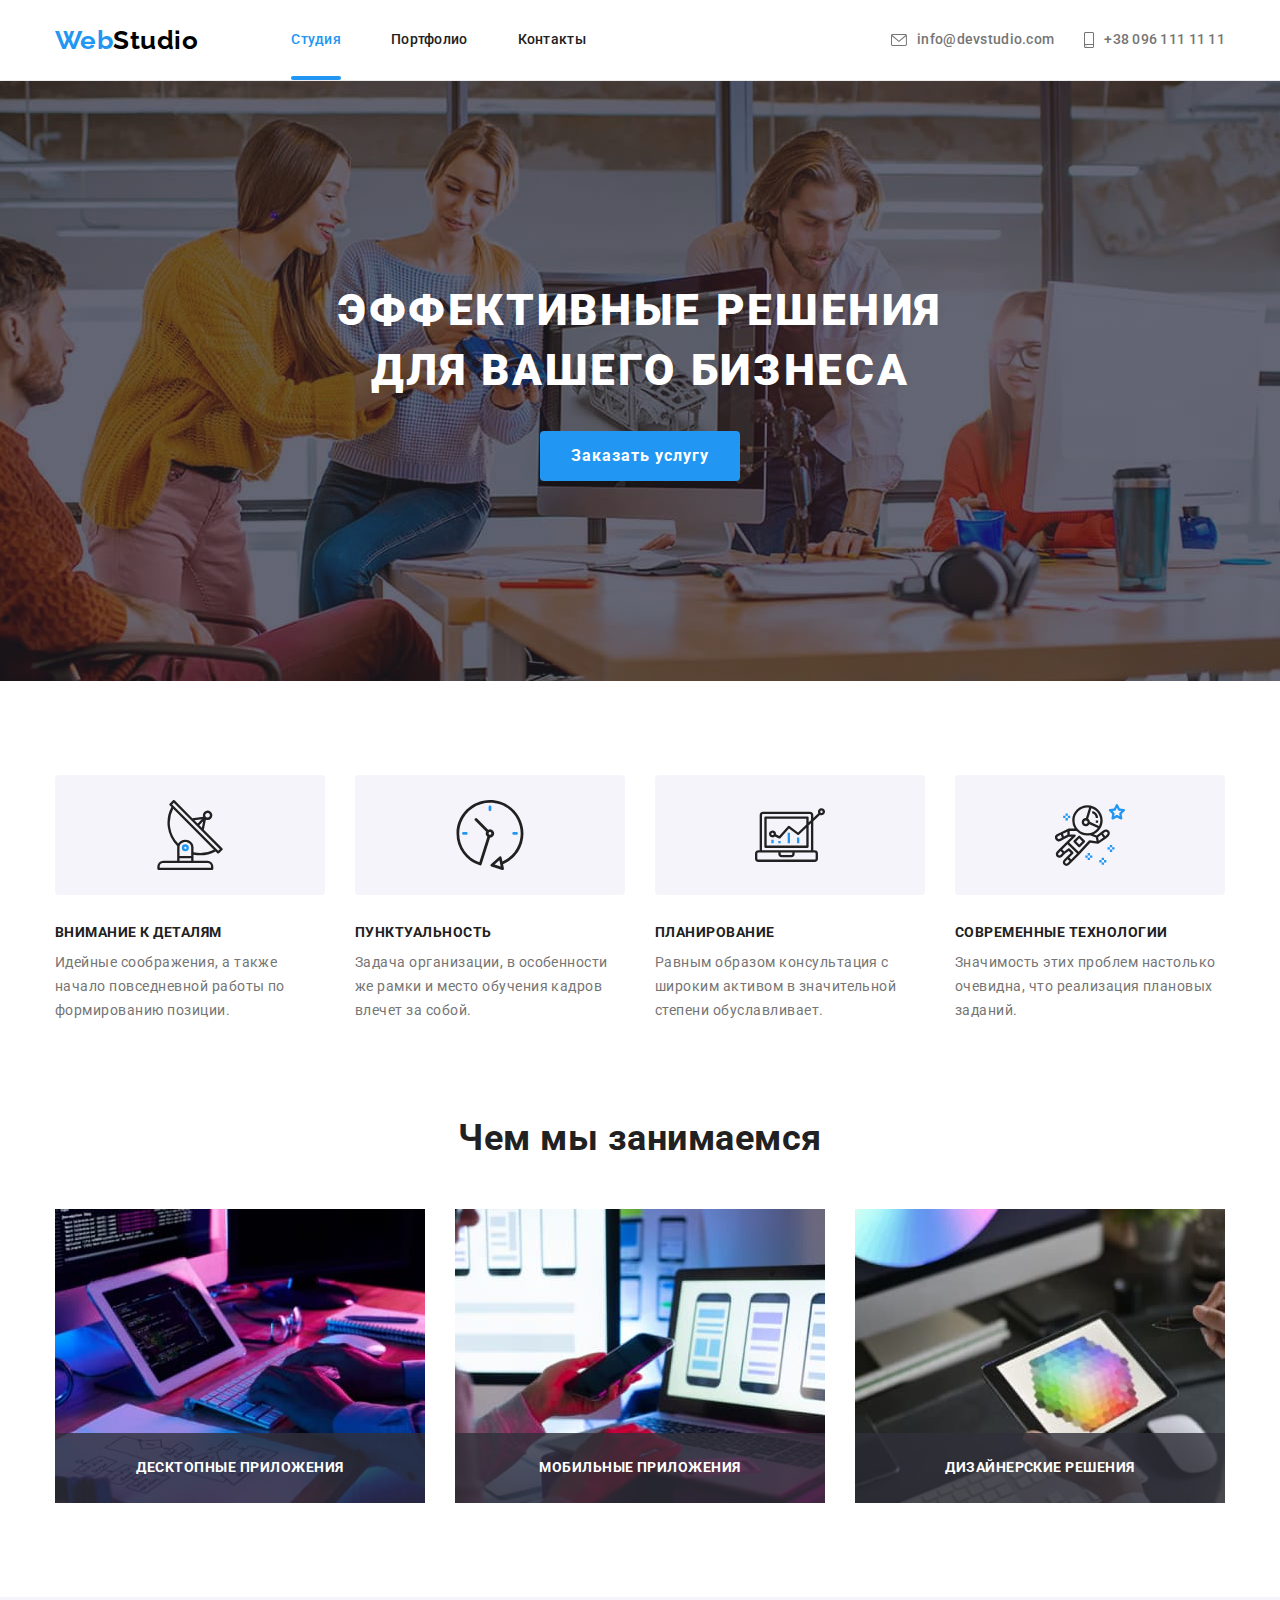
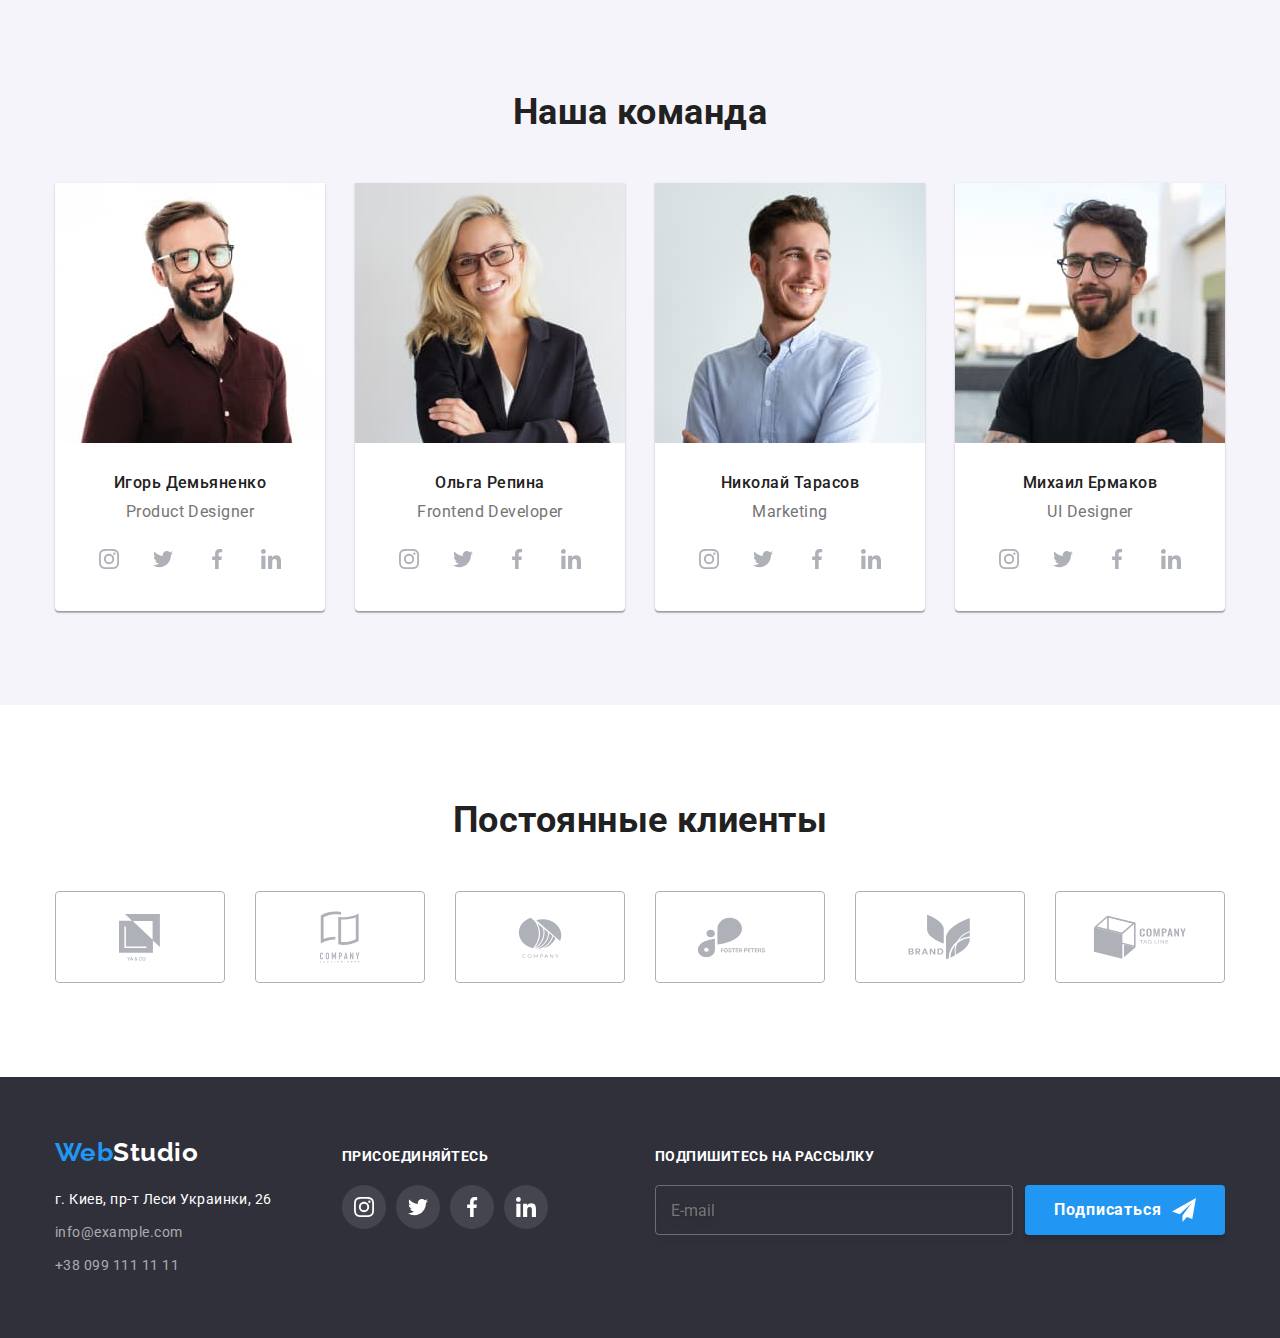
==== commit dc6946f5: "fixed links" ====
--- a/index.html
+++ b/index.html
@@ -24,11 +24,10 @@
           ><span class="logo__span">Web</span>Studio
         </a>
         <button
+          class="menu-button"
           type="button"
-          class="menu-button"
-          aria-expanded="false"
-          aria-controls="menu-container"
-          data-menu-button
+          aria-label="Open menu"
+          data-menu-open
         >
           <svg
             class="menu-button__icon"
@@ -37,16 +36,25 @@
             aria-label="Переключатель мобильного меню"
           >
             <use
-              class="menu-button__icon-cross"
-              href="./images/icons.svg#icon-cross"
-            ></use>
-            <use
               class="menu-button__icon-menu"
               href="./images/icons.svg#icon-menu"
             ></use>
           </svg>
         </button>
-        <div class="menu-container" id="menu-container" data-menu>
+        <div class="menu-container" data-menu>
+          <button
+            class="menu-button menu-button--close"
+            type="button"
+            aria-label="Close menu"
+            data-menu-close
+          >
+            <svg class="menu-button__icon" width="40" height="40">
+              <use
+                class="menu-button__icon-cross"
+                href="./images/icons.svg#icon-cross"
+              ></use>
+            </svg>
+          </button>
           <nav class="page-header__nav">
             <ul class="site-menu">
               <li class="site-menu__item">
@@ -60,7 +68,7 @@
                 <a class="site-menu__link" href="./portfolio.html">Портфолио</a>
               </li>
               <li class="site-menu__item">
-                <a class="site-menu__link" href="">Контакты</a>
+                <a class="site-menu__link" href="./index.html">Контакты</a>
               </li>
             </ul>
           </nav>
@@ -88,16 +96,40 @@
           </ul>
           <ul class="main-social">
             <li class="main-social__item">
-              <a href="" class="main-social__link">Instagram</a>
+              <a
+                class="main-social__link"
+                href="./index.html"
+                target="_blank"
+                rel="noreferrer noopener"
+                >Instagram</a
+              >
             </li>
             <li class="main-social__item">
-              <a href="" class="main-social__link">Twitter</a>
+              <a
+                class="main-social__link"
+                href="./index.html"
+                target="_blank"
+                rel="noreferrer noopener"
+                >Twitter</a
+              >
             </li>
             <li class="main-social__item">
-              <a href="" class="main-social__link">Facebook</a>
+              <a
+                class="main-social__link"
+                href="./index.html"
+                target="_blank"
+                rel="noreferrer noopener"
+                >Facebook</a
+              >
             </li>
             <li class="main-social__item">
-              <a href="" class="main-social__link">LinkedIn</a>
+              <a
+                class="main-social__link"
+                href="./index.html"
+                target="_blank"
+                rel="noreferrer noopener"
+                >LinkedIn</a
+              >
             </li>
           </ul>
         </div>
@@ -267,7 +299,13 @@
                 <p class="team-list__text">Product Designer</p>
                 <ul class="team-list__socials">
                   <li class="team-list__socials-item">
-                    <a class="team-list__socials-link" href="">
+                    <a
+                      class="team-list__socials-link"
+                      href="./index.html"
+                      aria-label="Open Instagram"
+                      target="_blank"
+                      rel="noreferrer noopener"
+                    >
                       <svg
                         class="team-list__socials-icon"
                         width="20"
@@ -278,7 +316,13 @@
                     </a>
                   </li>
                   <li class="team-list__socials-item">
-                    <a class="team-list__socials-link" href="">
+                    <a
+                      class="team-list__socials-link"
+                      href="./index.html"
+                      aria-label="Open Twitter"
+                      target="_blank"
+                      rel="noreferrer noopener"
+                    >
                       <svg
                         class="team-list__socials-icon"
                         width="20"
@@ -289,7 +333,13 @@
                     </a>
                   </li>
                   <li class="team-list__socials-item">
-                    <a class="team-list__socials-link" href="">
+                    <a
+                      class="team-list__socials-link"
+                      href="./index.html"
+                      aria-label="Open Facebook"
+                      target="_blank"
+                      rel="noreferrer noopener"
+                    >
                       <svg
                         class="team-list__socials-icon"
                         width="20"
@@ -300,7 +350,13 @@
                     </a>
                   </li>
                   <li class="team-list__socials-item">
-                    <a class="team-list__socials-link" href="">
+                    <a
+                      class="team-list__socials-link"
+                      href="./index.html"
+                      aria-label="Open LinkedIn"
+                      target="_blank"
+                      rel="noreferrer noopener"
+                    >
                       <svg
                         class="team-list__socials-icon"
                         width="20"
@@ -347,7 +403,13 @@
                 <p class="team-list__text">Frontend Developer</p>
                 <ul class="team-list__socials">
                   <li class="team-list__socials-item">
-                    <a class="team-list__socials-link" href="">
+                    <a
+                      class="team-list__socials-link"
+                      href="./index.html"
+                      aria-label="Open Instagram"
+                      target="_blank"
+                      rel="noreferrer noopener"
+                    >
                       <svg
                         class="team-list__socials-icon"
                         width="20"
@@ -358,7 +420,13 @@
                     </a>
                   </li>
                   <li class="team-list__socials-item">
-                    <a class="team-list__socials-link" href="">
+                    <a
+                      class="team-list__socials-link"
+                      href="./index.html"
+                      aria-label="Open Twitter"
+                      target="_blank"
+                      rel="noreferrer noopener"
+                    >
                       <svg
                         class="team-list__socials-icon"
                         width="20"
@@ -369,7 +437,13 @@
                     </a>
                   </li>
                   <li class="team-list__socials-item">
-                    <a class="team-list__socials-link" href="">
+                    <a
+                      class="team-list__socials-link"
+                      href="./index.html"
+                      aria-label="Open Facebook"
+                      target="_blank"
+                      rel="noreferrer noopener"
+                    >
                       <svg
                         class="team-list__socials-icon"
                         width="20"
@@ -380,7 +454,13 @@
                     </a>
                   </li>
                   <li class="team-list__socials-item">
-                    <a class="team-list__socials-link" href="">
+                    <a
+                      class="team-list__socials-link"
+                      href="./index.html"
+                      aria-label="Open LinkedIn"
+                      target="_blank"
+                      rel="noreferrer noopener"
+                    >
                       <svg
                         class="team-list__socials-icon"
                         width="20"
@@ -427,7 +507,13 @@
                 <p class="team-list__text">Marketing</p>
                 <ul class="team-list__socials">
                   <li class="team-list__socials-item">
-                    <a class="team-list__socials-link" href="">
+                    <a
+                      class="team-list__socials-link"
+                      href="./index.html"
+                      aria-label="Open Instagram"
+                      target="_blank"
+                      rel="noreferrer noopener"
+                    >
                       <svg
                         class="team-list__socials-icon"
                         width="20"
@@ -438,7 +524,13 @@
                     </a>
                   </li>
                   <li class="team-list__socials-item">
-                    <a class="team-list__socials-link" href="">
+                    <a
+                      class="team-list__socials-link"
+                      href="./index.html"
+                      aria-label="Open Twitter"
+                      target="_blank"
+                      rel="noreferrer noopener"
+                    >
                       <svg
                         class="team-list__socials-icon"
                         width="20"
@@ -449,7 +541,13 @@
                     </a>
                   </li>
                   <li class="team-list__socials-item">
-                    <a class="team-list__socials-link" href="">
+                    <a
+                      class="team-list__socials-link"
+                      href="./index.html"
+                      aria-label="Open Facebook"
+                      target="_blank"
+                      rel="noreferrer noopener"
+                    >
                       <svg
                         class="team-list__socials-icon"
                         width="20"
@@ -460,7 +558,13 @@
                     </a>
                   </li>
                   <li class="team-list__socials-item">
-                    <a class="team-list__socials-link" href="">
+                    <a
+                      class="team-list__socials-link"
+                      href="./index.html"
+                      aria-label="Open LinkedIn"
+                      target="_blank"
+                      rel="noreferrer noopener"
+                    >
                       <svg
                         class="team-list__socials-icon"
                         width="20"
@@ -507,7 +611,13 @@
                 <p class="team-list__text">UI Designer</p>
                 <ul class="team-list__socials">
                   <li class="team-list__socials-item">
-                    <a class="team-list__socials-link" href="">
+                    <a
+                      class="team-list__socials-link"
+                      href="./index.html"
+                      aria-label="Open Instagram"
+                      target="_blank"
+                      rel="noreferrer noopener"
+                    >
                       <svg
                         class="team-list__socials-icon"
                         width="20"
@@ -518,7 +628,13 @@
                     </a>
                   </li>
                   <li class="team-list__socials-item">
-                    <a class="team-list__socials-link" href="">
+                    <a
+                      class="team-list__socials-link"
+                      href="./index.html"
+                      aria-label="Open Twitter"
+                      target="_blank"
+                      rel="noreferrer noopener"
+                    >
                       <svg
                         class="team-list__socials-icon"
                         width="20"
@@ -529,7 +645,13 @@
                     </a>
                   </li>
                   <li class="team-list__socials-item">
-                    <a class="team-list__socials-link" href="">
+                    <a
+                      class="team-list__socials-link"
+                      href="./index.html"
+                      aria-label="Open Facebook"
+                      target="_blank"
+                      rel="noreferrer noopener"
+                    >
                       <svg
                         class="team-list__socials-icon"
                         width="20"
@@ -540,7 +662,13 @@
                     </a>
                   </li>
                   <li class="team-list__socials-item">
-                    <a class="team-list__socials-link" href="">
+                    <a
+                      class="team-list__socials-link"
+                      href="./index.html"
+                      aria-label="Open LinkedIn"
+                      target="_blank"
+                      rel="noreferrer noopener"
+                    >
                       <svg
                         class="team-list__socials-icon"
                         width="20"
@@ -564,43 +692,76 @@
           <h2 class="section__title">Постоянные клиенты</h2>
           <ul class="clients-list">
             <li class="clients-list__item">
-              <a class="clients-list__link" href="">
+              <a
+                class="clients-list__link"
+                href="./index.html"
+                aria-label="Open site Client1"
+                target="_blank"
+                rel="noreferrer noopener"
+              >
                 <svg class="clients-list__icon" width="41" height="47">
                   <use href="./images/icons.svg#icon-client1"></use>
                 </svg>
               </a>
             </li>
             <li class="clients-list__item">
-              <a class="clients-list__link" href=""
+              <a
+                class="clients-list__link"
+                href="./index.html"
+                aria-label="Open site Client2"
+                target="_blank"
+                rel="noreferrer noopener"
                 ><svg class="clients-list__icon" width="40" height="52">
                   <use href="./images/icons.svg#icon-client2"></use>
                 </svg>
               </a>
             </li>
             <li class="clients-list__item">
-              <a class="clients-list__link" href=""
+              <a
+                class="clients-list__link"
+                href="./index.html"
+                aria-label="Open site Client3"
+                target="_blank"
+                rel="noreferrer noopener"
                 ><svg class="clients-list__icon" width="44" height="41">
                   <use href="./images/icons.svg#icon-client3"></use>
                 </svg>
               </a>
             </li>
             <li class="clients-list__item">
-              <a class="clients-list__link" href=""
+              <a
+                class="clients-list__link"
+                href="./index.html"
+                aria-label="Open site Client4"
+                target="_blank"
+                rel="noreferrer noopener"
                 ><svg class="clients-list__icon" width="85" height="41">
                   <use href="./images/icons.svg#icon-client4"></use>
                 </svg>
               </a>
             </li>
             <li class="clients-list__item">
-              <a class="clients-list__link" href=""
-                ><svg class="clients-list__icon" width="63" height="46">
+              <a
+                class="clients-list__link"
+                href="./index.html"
+                aria-label="Open site Client5"
+                target="_blank"
+                rel="noreferrer noopener"
+              >
+                <svg class="clients-list__icon" width="63" height="46">
                   <use href="./images/icons.svg#icon-client5"></use>
                 </svg>
               </a>
             </li>
             <li class="clients-list__item">
-              <a class="clients-list__link" href=""
-                ><svg class="clients-list__icon" width="94" height="44">
+              <a
+                class="clients-list__link"
+                href="./index.html"
+                aria-label="Open site Client6"
+                target="_blank"
+                rel="noreferrer noopener"
+              >
+                <svg class="clients-list__icon" width="94" height="44">
                   <use href="./images/icons.svg#icon-client6"></use>
                 </svg>
               </a>
@@ -642,28 +803,52 @@
           <b class="site-social__text">присоединяйтесь</b>
           <ul class="site-social__list">
             <li class="site-social__item">
-              <a class="site-social__link" href="">
+              <a
+                class="site-social__link"
+                href="./index.html"
+                aria-label="Open Instagram"
+                target="_blank"
+                rel="noreferrer noopener"
+              >
                 <svg class="site-social__icon" width="20" height="20">
                   <use href="./images/icons.svg#icon-instagram"></use>
                 </svg>
               </a>
             </li>
             <li class="site-social__item">
-              <a class="site-social__link" href="">
+              <a
+                class="site-social__link"
+                href="./index.html"
+                aria-label="Open Twitter"
+                target="_blank"
+                rel="noreferrer noopener"
+              >
                 <svg class="site-social__icon" width="20" height="20">
                   <use href="./images/icons.svg#icon-twitter"></use>
                 </svg>
               </a>
             </li>
             <li class="site-social__item">
-              <a class="site-social__link" href="">
+              <a
+                class="site-social__link"
+                href="./index.html"
+                aria-label="Open Facebook"
+                target="_blank"
+                rel="noreferrer noopener"
+              >
                 <svg class="site-social__icon" width="20" height="20">
                   <use href="./images/icons.svg#icon-facebook"></use>
                 </svg>
               </a>
             </li>
             <li class="site-social__item">
-              <a class="site-social__link" href="">
+              <a
+                class="site-social__link"
+                href="./index.html"
+                aria-label="Open LinkedIn"
+                target="_blank"
+                rel="noreferrer noopener"
+              >
                 <svg class="site-social__icon" width="20" height="20">
                   <use href="./images/icons.svg#icon-linkedin"></use>
                 </svg>
@@ -747,7 +932,12 @@
           </label>
           <button class="button button--shadow" type="submit">Отправить</button>
         </form>
-        <button class="close-button" type="button" data-modal-close>
+        <button
+          class="close-button"
+          type="button"
+          aria-label="Close modal"
+          data-modal-close
+        >
           <svg class="close-button__icon" width="10" height="10">
             <use href="./images/icons.svg#icon-close"></use>
           </svg>
--- a/css/main.min.css
+++ b/css/main.min.css
@@ -1,2 +1,2 @@
-h1,h2,h3,h4,h5,h6,p{padding:0;margin:0}ul{list-style:none;padding:0;margin:0}a{text-decoration:none;color:inherit}button{cursor:pointer;font-family:inherit}body{color:#757575;background-color:#fff;font-family:roboto,sans-serif;letter-spacing:0.03em}body.modal-open{overflow:hidden}.container{padding-left:15px;padding-right:15px;margin-right:auto;margin-left:auto}@media screen and (min-width: 480px){.container{width:480px}}@media screen and (min-width: 768px){.container{width:768px}}@media screen and (min-width: 1200px){.container{width:1200px}}.logo{display:inline-block;font-family:raleway,sans-serif;font-weight:700;font-size:24px;line-height:1.17;-webkit-transition:color 250ms cubic-bezier(0.4, 0, 0.2, 1);transition:color 250ms cubic-bezier(0.4, 0, 0.2, 1)}@media screen and (min-width: 1200px){.logo{font-size:26px;line-height:1.19}}.logo:focus,.logo:hover{color:#2196f3}.logo--header{color:#000000}@media screen and (max-width: 767px){.logo--header{padding:16px 0}}@media screen and (min-width: 768px){.logo--header{margin-right:88px}}@media screen and (min-width: 1200px){.logo--header{margin-right:93px}}.logo--footer{margin-bottom:20px;color:#fff}.logo__span{color:#2196f3}.page-header{border-bottom-width:1px;border-bottom-style:solid;border-bottom-color:#ececec}.page-header__container{display:-webkit-box;display:-ms-flexbox;display:flex;-webkit-box-align:center;-ms-flex-align:center;align-items:center;-webkit-box-pack:justify;-ms-flex-pack:justify;justify-content:space-between}.menu-button{position:absolute;top:10px;right:15px;z-index:2;display:-webkit-inline-box;display:-ms-inline-flexbox;display:inline-flex;margin:0;padding:0;border:none;background-color:transparent;color:#212121;-webkit-transition:color 250ms cubic-bezier(0.4, 0, 0.2, 1);transition:color 250ms cubic-bezier(0.4, 0, 0.2, 1)}@media screen and (min-width: 768px){.menu-button{display:none}}.menu-button:focus,.menu-button:hover{color:#2196f3}.menu-button__icon{fill:currentColor}.menu-button .menu-button__icon-cross{display:none}.menu-button.is-open .menu-button__icon-cross{display:block}.menu-button.is-open .menu-button__icon-menu{display:none}.menu-container{background-color:#fff}@media screen and (max-width: 767px){.menu-container{display:none;position:absolute;top:0;left:0;width:100%;height:800px;padding:48px 40px;z-index:1}.menu-container.is-open{display:-webkit-box;display:-ms-flexbox;display:flex;-webkit-box-orient:vertical;-webkit-box-direction:normal;-ms-flex-direction:column;flex-direction:column}}@media screen and (min-width: 768px){.menu-container{display:-webkit-box;display:-ms-flexbox;display:flex;-webkit-box-pack:justify;-ms-flex-pack:justify;justify-content:space-between;-webkit-box-flex:1;-ms-flex-positive:1;flex-grow:1;-webkit-box-align:center;-ms-flex-align:center;align-items:center}}@media screen and (min-width: 768px){.site-menu{display:-webkit-box;display:-ms-flexbox;display:flex}}@media screen and (max-width: 767px){.site-menu__item:not(:last-child){margin-bottom:32px}}@media screen and (min-width: 768px){.site-menu__item:not(:last-child){margin-right:50px}}.site-menu__link{display:block;padding-top:14px;padding-bottom:14px;font-weight:500;font-size:40px;line-height:1.18;letter-spacing:0.02em;color:#212121;-webkit-transition:color 250ms cubic-bezier(0.4, 0, 0.2, 1);transition:color 250ms cubic-bezier(0.4, 0, 0.2, 1)}.site-menu__link:hover,.site-menu__link:focus{color:#2196f3}@media screen and (min-width: 768px){.site-menu__link{padding-top:32px;padding-bottom:32px;font-size:14px;line-height:1.14}}.site-menu__link--current{position:relative;color:#2196f3}@media screen and (min-width: 768px){.site-menu__link--current::after{position:absolute;bottom:0;left:0;width:100%;height:4px;content:'';background:#2196f3;border-radius:2px}}@media screen and (max-width: 767px){.site-contact{display:-webkit-box;display:-ms-flexbox;display:flex;-webkit-box-orient:vertical;-webkit-box-direction:reverse;-ms-flex-direction:column-reverse;flex-direction:column-reverse;margin-top:auto;margin-bottom:64px}}@media screen and (min-width: 1200px){.site-contact{display:-webkit-box;display:-ms-flexbox;display:flex}}@media screen and (max-width: 767px){.site-contact__item:not(:last-child){margin-top:32px}}@media screen and (min-width: 1200px){.site-contact__item:not(:last-child){margin-right:30px}}.site-contact__link{display:-webkit-inline-box;display:-ms-inline-flexbox;display:inline-flex;-webkit-box-align:center;-ms-flex-align:center;align-items:center;padding-top:4px;padding-bottom:4px;font-weight:500;letter-spacing:0.02em;-webkit-transition:color 250ms cubic-bezier(0.4, 0, 0.2, 1);transition:color 250ms cubic-bezier(0.4, 0, 0.2, 1)}@media screen and (min-width: 768px){.site-contact__link{font-size:12px;line-height:1.17}}@media screen and (min-width: 1200px){.site-contact__link{padding-top:32px;padding-bottom:32px;font-size:14px;line-height:1.14}}.site-contact__link:hover,.site-contact__link:focus{color:#2196f3}@media screen and (max-width: 767px){.site-contact__link--mail{font-size:24px;line-height:1.17}.site-contact__link--tell{font-size:34px;line-height:1.18}}.site-contact__icon{display:none}@media screen and (min-width: 768px){.site-contact__icon{display:block;margin-right:10px;fill:currentColor}}.main-social{display:-webkit-box;display:-ms-flexbox;display:flex;-ms-flex-wrap:wrap;flex-wrap:wrap}@media screen and (min-width: 768px){.main-social{display:none}}.main-social__item{position:relative}.main-social__item:not(:last-child){margin-right:20px}.main-social__item:not(:last-child)::before{position:absolute;top:0;right:0;-webkit-transform:translateX(10px);transform:translateX(10px);content:'';height:22px;width:2px;background:rgba(33,33,33,0.2)}.main-social__link{padding-top:12px;padding-bottom:12px;font-weight:500;font-size:18px;line-height:1.22;letter-spacing:0.02em;color:#2196f3}.main-social__link:focus,.main-social__link:hover{color:#188ce8}.button{display:-webkit-inline-box;display:-ms-inline-flexbox;display:inline-flex;-webkit-box-pack:center;-ms-flex-pack:center;justify-content:center;-webkit-box-align:center;-ms-flex-align:center;align-items:center;width:200px;height:50px;cursor:pointer;font-family:inherit;font-weight:bold;font-size:16px;line-height:1.87;letter-spacing:0.06em;color:#fff;background-color:#2196f3;border:none;border-radius:4px;-webkit-transition:background-color 250ms cubic-bezier(0.4, 0, 0.2, 1);transition:background-color 250ms cubic-bezier(0.4, 0, 0.2, 1)}.button:focus,.button:hover{background-color:#188ce8}.button--shadow{-webkit-box-shadow:0px 4px 4px rgba(0,0,0,0.15);box-shadow:0px 4px 4px rgba(0,0,0,0.15)}.button__icon{margin-left:10px;fill:currentColor}.section{padding-top:60px;padding-bottom:60px}@media screen and (min-width: 1200px){.section{padding-top:94px;padding-bottom:94px}}.section--without-padding{padding-top:0}.section--bg-color{background:#f5f4fa}.section--hidden{display:none}@media screen and (min-width: 1200px){.section--hidden{display:block}}.section__title{margin-bottom:30px;color:#212121;font-size:28px;line-height:1.17;text-align:center}@media screen and (min-width: 1200px){.section__title{margin-bottom:50px;font-size:36px}}.section__title--visually-hidden{position:absolute;width:1px;height:1px;margin:-1px;border:0;padding:0;clip:rect(0 0 0 0);overflow:hidden}.hero{max-width:480px;height:400px;margin-right:auto;margin-left:auto;padding-top:118px;padding-bottom:118px;background-image:-webkit-gradient(linear, left top, right top, from(rgba(47,48,58,0.4)), to(rgba(47,48,58,0.4))),url(../images/hero_mobile.jpg);background-image:linear-gradient(to right, rgba(47,48,58,0.4), rgba(47,48,58,0.4)),url(../images/hero_mobile.jpg);background-size:cover;background-repeat:no-repeat;background-position:center;background-color:#c4c4c4;text-align:center}@media screen and (min-device-pixel-ratio: 2), screen and (-webkit-min-device-pixel-ratio: 2), screen and (min-resolution: 192dpi), screen and (min-resolution: 2dppx){.hero{background-image:-webkit-gradient(linear, left top, right top, from(rgba(47,48,58,0.4)), to(rgba(47,48,58,0.4))),url(../images/hero_mobile@2x.jpg);background-image:linear-gradient(to right, rgba(47,48,58,0.4), rgba(47,48,58,0.4)),url(../images/hero_mobile@2x.jpg)}}@media screen and (min-width: 481px){.hero{max-width:960px;background-image:-webkit-gradient(linear, left top, right top, from(rgba(47,48,58,0.4)), to(rgba(47,48,58,0.4))),url(../images/hero_tablet.jpg);background-image:linear-gradient(to right, rgba(47,48,58,0.4), rgba(47,48,58,0.4)),url(../images/hero_tablet.jpg)}}@media screen and (min-width: 481px) and (min-device-pixel-ratio: 2), screen and (min-width: 481px) and (-webkit-min-device-pixel-ratio: 2), screen and (min-width: 481px) and (min-resolution: 192dpi), screen and (min-width: 481px) and (min-resolution: 2dppx){.hero{background-image:-webkit-gradient(linear, left top, right top, from(rgba(47,48,58,0.4)), to(rgba(47,48,58,0.4))),url(../images/hero_tablet@2x.jpg);background-image:linear-gradient(to right, rgba(47,48,58,0.4), rgba(47,48,58,0.4)),url(../images/hero_tablet@2x.jpg)}}@media screen and (min-width: 961px){.hero{max-width:1200px;background-image:-webkit-gradient(linear, left top, right top, from(rgba(47,48,58,0.4)), to(rgba(47,48,58,0.4))),url(../images/hero_desktop.jpg);background-image:linear-gradient(to right, rgba(47,48,58,0.4), rgba(47,48,58,0.4)),url(../images/hero_desktop.jpg)}}@media screen and (min-width: 961px) and (min-device-pixel-ratio: 2), screen and (min-width: 961px) and (-webkit-min-device-pixel-ratio: 2), screen and (min-width: 961px) and (min-resolution: 192dpi), screen and (min-width: 961px) and (min-resolution: 2dppx){.hero{background-image:-webkit-gradient(linear, left top, right top, from(rgba(47,48,58,0.4)), to(rgba(47,48,58,0.4))),url(../images/hero_desktop@2x.jpg);background-image:linear-gradient(to right, rgba(47,48,58,0.4), rgba(47,48,58,0.4)),url(../images/hero_desktop@2x.jpg)}}@media screen and (min-width: 1200px){.hero{max-width:1600px;height:600px;padding-top:200px;padding-bottom:200px}}.hero__title{max-width:100%;margin-bottom:30px;margin-right:auto;margin-left:auto;color:#fff;font-weight:900;font-size:26px;line-height:1.6;letter-spacing:0.06em;text-transform:uppercase}@media screen and (min-width: 480px){.hero__title{max-width:360px}}@media screen and (min-width: 1200px){.hero__title{max-width:696px;font-size:44px;line-height:1.36}}@media screen and (min-width: 768px){.feature-list{display:-webkit-box;display:-ms-flexbox;display:flex;-ms-flex-wrap:wrap;flex-wrap:wrap;margin:-15px}}.feature-list__item{max-width:100%}@media screen and (max-width: 767px){.feature-list__item:not(:last-child){margin-bottom:30px}}@media screen and (min-width: 768px){.feature-list__item{-ms-flex-preferred-size:calc((100% - 60px) / 2);flex-basis:calc((100% - 60px) / 2);margin:15px}}@media screen and (min-width: 1200px){.feature-list__item{-ms-flex-preferred-size:calc((100% - 120px) / 4);flex-basis:calc((100% - 120px) / 4)}}.feature-list__thumb{display:-webkit-inline-box;display:-ms-inline-flexbox;display:inline-flex;width:100%;height:120px;margin-bottom:30px;background:#f5f4fa;border-radius:4px;-webkit-box-pack:center;-ms-flex-pack:center;justify-content:center;-webkit-box-align:center;-ms-flex-align:center;align-items:center}.feature-list__title{color:#212121;font-size:14px;line-height:1.14;text-transform:uppercase;margin-bottom:10px}@media screen and (max-width: 767px){.feature-list__title{text-align:center}}.feature-list__text{font-size:14px;line-height:1.71}.work-list{display:-webkit-box;display:-ms-flexbox;display:flex}.work-list__item:not(:last-child){margin-right:30px}.work-list__img{display:block;width:100%}.work-list__thumb{position:relative}.work-list__overlay{display:-webkit-box;display:-ms-flexbox;display:flex;position:absolute;bottom:0;left:0;padding-right:25px;padding-left:25px;width:100%;height:70px;-webkit-box-pack:center;-ms-flex-pack:center;justify-content:center;-webkit-box-align:center;-ms-flex-align:center;align-items:center;background:rgba(47,48,58,0.8)}.work-list__title{font-size:14px;line-height:1.14;text-align:center;text-transform:uppercase;color:#fff}@media screen and (min-width: 768px){.team-list{display:-webkit-box;display:-ms-flexbox;display:flex;-ms-flex-wrap:wrap;flex-wrap:wrap;margin:-15px}}.team-list__item{max-width:100%;background:#fff;-webkit-box-shadow:0px 1px 3px rgba(0,0,0,0.12),0px 1px 1px rgba(0,0,0,0.14),0px 2px 1px rgba(0,0,0,0.2);box-shadow:0px 1px 3px rgba(0,0,0,0.12),0px 1px 1px rgba(0,0,0,0.14),0px 2px 1px rgba(0,0,0,0.2);border-radius:0px 0px 4px 4px}@media screen and (max-width: 767px){.team-list__item:not(:last-child){margin-bottom:30px}}@media screen and (min-width: 768px){.team-list__item{-ms-flex-preferred-size:calc((100% - 60px) / 2);flex-basis:calc((100% - 60px) / 2);margin:15px}}@media screen and (min-width: 1200px){.team-list__item{-ms-flex-preferred-size:calc((100% - 120px) / 4);flex-basis:calc((100% - 120px) / 4)}}.team-list__footer{padding:30px 15px;text-align:center}.team-list__img{display:block;width:100%}.team-list__title{margin-bottom:10px;color:#212121;font-weight:500;font-size:16px;line-height:1.19}.team-list__text{margin-bottom:16px;font-size:16px;line-height:1.19}.team-list__socials{display:-webkit-inline-box;display:-ms-inline-flexbox;display:inline-flex;-ms-flex-wrap:wrap;flex-wrap:wrap}.team-list__socials-item:not(:last-child){margin-right:10px}.team-list__socials-link{display:-webkit-inline-box;display:-ms-inline-flexbox;display:inline-flex;width:44px;height:44px;border-radius:50%;-webkit-box-pack:center;-ms-flex-pack:center;justify-content:center;-webkit-box-align:center;-ms-flex-align:center;align-items:center;color:#afb1b8;-webkit-transition:color 250ms cubic-bezier(0.4, 0, 0.2, 1);transition:color 250ms cubic-bezier(0.4, 0, 0.2, 1);-webkit-transition:background-color 250ms cubic-bezier(0.4, 0, 0.2, 1);transition:background-color 250ms cubic-bezier(0.4, 0, 0.2, 1)}.team-list__socials-link:focus,.team-list__socials-link:hover{color:#fff;background-color:#2196f3}.team-list__socials-icon{fill:currentColor}.clients-list{display:-webkit-box;display:-ms-flexbox;display:flex;-ms-flex-wrap:wrap;flex-wrap:wrap;margin:-15px}.clients-list__item{-ms-flex-preferred-size:calc((100% - 60px) / 2);flex-basis:calc((100% - 60px) / 2);margin:15px}@media screen and (min-width: 768px){.clients-list__item{-ms-flex-preferred-size:calc((100% - 90px) / 3);flex-basis:calc((100% - 90px) / 3)}}@media screen and (min-width: 1200px){.clients-list__item{-ms-flex-preferred-size:calc((100% - 180px) / 6);flex-basis:calc((100% - 180px) / 6)}}.clients-list__link{display:-webkit-box;display:-ms-flexbox;display:flex;width:100%;height:92px;color:#afb1b8;border:1px solid #afb1b8;border-radius:4px;-webkit-box-pack:center;-ms-flex-pack:center;justify-content:center;-webkit-box-align:center;-ms-flex-align:center;align-items:center;cursor:pointer;-webkit-transition:color 250ms cubic-bezier(0.4, 0, 0.2, 1);transition:color 250ms cubic-bezier(0.4, 0, 0.2, 1);-webkit-transition:border-color 250ms cubic-bezier(0.4, 0, 0.2, 1);transition:border-color 250ms cubic-bezier(0.4, 0, 0.2, 1)}.clients-list__link:hover,.clients-list__link:focus{color:#2196f3;border-color:#2196f3}.clients-list__icon{fill:currentColor}.page-footer{padding-top:60px;padding-bottom:60px;background-color:#2f303a}@media screen and (min-width: 768px){.page-footer__container{display:-webkit-box;display:-ms-flexbox;display:flex;-webkit-box-align:baseline;-ms-flex-align:baseline;align-items:baseline}}@media screen and (max-width: 1199px){.page-footer__container{-ms-flex-wrap:wrap;flex-wrap:wrap;-ms-flex-pack:distribute;justify-content:space-around;text-align:center}}@media screen and (min-width: 1200px){.page-footer__box:not(:last-child){margin-right:70px}}.address__item:not(:last-child){margin-bottom:9px}.address__text,.address__link{font-style:normal;font-size:14px;line-height:1.71}@media screen and (max-width: 1199px){.address{margin-bottom:60px}}.address__text{color:#fff}.address__link{padding-top:4px;padding-bottom:4px;color:rgba(255,255,255,0.6);-webkit-transition:color 250ms cubic-bezier(0.4, 0, 0.2, 1);transition:color 250ms cubic-bezier(0.4, 0, 0.2, 1)}.address__link:focus,.address__link:hover{color:#2196f3}.site-social__text{display:block;margin-bottom:20px;color:#fff;font-size:14px;line-height:1.14;text-transform:uppercase}@media screen and (max-width: 767px){.site-social{margin-bottom:60px}}.site-social__list{display:-webkit-inline-box;display:-ms-inline-flexbox;display:inline-flex}.site-social__item:not(:last-child){margin-right:10px}.site-social__link{display:-webkit-inline-box;display:-ms-inline-flexbox;display:inline-flex;width:44px;height:44px;color:#fff;background-color:rgba(255,255,255,0.1);border-radius:50%;-webkit-box-pack:center;-ms-flex-pack:center;justify-content:center;-webkit-box-align:center;-ms-flex-align:center;align-items:center;-webkit-transition:background-color 250ms cubic-bezier(0.4, 0, 0.2, 1);transition:background-color 250ms cubic-bezier(0.4, 0, 0.2, 1)}.site-social__link:hover,.site-social__link:focus{background-color:#2196f3}.site-social__icon{fill:currentColor}@media screen and (min-width: 1200px){.form-subscription{display:-webkit-box;display:-ms-flexbox;display:flex;-webkit-box-orient:horizontal;-webkit-box-direction:normal;-ms-flex-direction:row;flex-direction:row;margin-left:auto;-webkit-box-align:end;-ms-flex-align:end;align-items:flex-end}}@media screen and (max-width: 1199px){.form-subscription__field{margin-bottom:20px}}@media screen and (min-width: 1200px){.form-subscription__field{display:-webkit-box;display:-ms-flexbox;display:flex;-webkit-box-orient:vertical;-webkit-box-direction:normal;-ms-flex-direction:column;flex-direction:column;margin-right:12px}}.form-subscription__text{display:block;margin-bottom:20px;font-size:14px;line-height:1.14;text-transform:uppercase;color:#fff}.form-subscription__input{padding:15px;width:100%;height:50px;border:1px solid rgba(255,255,255,0.3);-webkit-filter:drop-shadow(0px 4px 4px rgba(0,0,0,0.15));filter:drop-shadow(0px 4px 4px rgba(0,0,0,0.15));border-radius:4px;background-color:inherit;color:rgba(255,255,255,0.6);outline:none;-webkit-transition:border-color 250ms cubic-bezier(0.4, 0, 0.2, 1);transition:border-color 250ms cubic-bezier(0.4, 0, 0.2, 1)}.form-subscription__field:focus-within .form-subscription__input{border-color:#2196f3}@media screen and (min-width: 480px){.form-subscription__input{width:450px}}@media screen and (min-width: 1200px){.form-subscription__input{width:358px}}.backdrop{position:fixed;top:0;left:0;opacity:1;padding:93px 15px;width:100%;height:100%;background:rgba(0,0,0,0.2);overflow-y:scroll;-webkit-transition:opacity 250ms cubic-bezier(0.4, 0, 0.2, 1);transition:opacity 250ms cubic-bezier(0.4, 0, 0.2, 1)}.backdrop.is-hidden{opacity:0;pointer-events:none}.backdrop.is-hidden .modal{-webkit-transform:translate(-50%, -50%) scale(0.9);transform:translate(-50%, -50%) scale(0.9)}.modal{position:relative;width:100%;padding:40px;-webkit-box-shadow:0px 1px 3px rgba(0,0,0,0.12),0px 1px 1px rgba(0,0,0,0.14),0px 2px 1px rgba(0,0,0,0.2);box-shadow:0px 1px 3px rgba(0,0,0,0.12),0px 1px 1px rgba(0,0,0,0.14),0px 2px 1px rgba(0,0,0,0.2);border-radius:4px;background-color:#fff}@media screen and (min-width: 480px){.modal{position:absolute;top:50%;left:50%;-webkit-transform:translate(-50%, -50%) scale(1);transform:translate(-50%, -50%) scale(1);width:450px;height:609px;-webkit-transition:-webkit-transform 250ms cubic-bezier(0.4, 0, 0.2, 1);transition:-webkit-transform 250ms cubic-bezier(0.4, 0, 0.2, 1);transition:transform 250ms cubic-bezier(0.4, 0, 0.2, 1);transition:transform 250ms cubic-bezier(0.4, 0, 0.2, 1), -webkit-transform 250ms cubic-bezier(0.4, 0, 0.2, 1)}}@media screen and (min-width: 1200px){.modal{width:528px;height:581px}}.main-form{display:-webkit-box;display:-ms-flexbox;display:flex;-webkit-box-orient:vertical;-webkit-box-direction:normal;-ms-flex-direction:column;flex-direction:column;-webkit-box-align:center;-ms-flex-align:center;align-items:center;width:100%}.main-form__text{margin-bottom:12px;color:#212121;font-size:20px;line-height:1.15;text-align:center}.main-form__field{display:-webkit-box;display:-ms-flexbox;display:flex;-webkit-box-orient:vertical;-webkit-box-direction:normal;-ms-flex-direction:column;flex-direction:column;position:relative;margin-bottom:10px;width:100%;font-size:12px;line-height:1.17;letter-spacing:0.01em}.main-form__input{margin-top:4px;padding:12px;padding-left:42px;width:100%;height:40px;border:1px solid rgba(33,33,33,0.2);border-radius:4px;outline:none;-webkit-transition:border-color 250ms cubic-bezier(0.4, 0, 0.2, 1);transition:border-color 250ms cubic-bezier(0.4, 0, 0.2, 1)}.main-form__field:focus-within .main-form__input{border-color:#2196f3}.main-form__icon{position:absolute;top:29px;left:12px;fill:var(--title-text-color)}.main-form__field:focus-within .main-form__icon{fill:#2196f3}.main-form__field--bigger-margin{margin-bottom:20px}.main-form__comment{margin-top:4px;padding:12px 16px;width:100%;height:120px;font-size:12px;line-height:1.17;letter-spacing:0.01em;border:1px solid rgba(33,33,33,0.2);border-radius:4px;resize:none;outline:none;-webkit-transition:border-color 250ms cubic-bezier(0.4, 0, 0.2, 1);transition:border-color 250ms cubic-bezier(0.4, 0, 0.2, 1)}.main-form__comment::-webkit-input-placeholder{color:rgba(117,117,117,0.5)}.main-form__comment:-ms-input-placeholder{color:rgba(117,117,117,0.5)}.main-form__comment::-ms-input-placeholder{color:rgba(117,117,117,0.5)}.main-form__comment::placeholder{color:rgba(117,117,117,0.5)}.main-form__field:focus-within .main-form__comment{border-color:#2196f3}.main-form__checkbox-field{display:-webkit-inline-box;display:-ms-inline-flexbox;display:inline-flex;-webkit-box-align:center;-ms-flex-align:center;align-items:center;margin-bottom:30px}.main-form__checkbox-input{position:absolute;width:1px;height:1px;margin:-1px;border:0;padding:0;clip:rect(0 0 0 0);overflow:hidden}.main-form__checkbox-border{display:-webkit-inline-box;display:-ms-inline-flexbox;display:inline-flex;-webkit-box-pack:center;-ms-flex-pack:center;justify-content:center;-webkit-box-align:center;-ms-flex-align:center;align-items:center;margin-right:4px;width:16px;height:15px;border-radius:2px;border:2px solid #212121;background-color:#fff}.main-form__checkbox-input:checked+.main-form__checkbox-border{border-color:#2196f3;background-color:#2196f3}@media screen and (min-width: 1200px){.main-form__checkbox-border{margin-right:8px}}.main-form__checkbox-text,.main-form__contract-link{font-size:12px;line-height:1.17}@media screen and (min-width: 1200px){.main-form__checkbox-text,.main-form__contract-link{font-size:14px;line-height:1.71}}.main-form__contract-link{color:#2196f3;-webkit-transition:color 250ms cubic-bezier(0.4, 0, 0.2, 1);transition:color 250ms cubic-bezier(0.4, 0, 0.2, 1)}.main-form__contract-link:hover,.main-form__contract-link:focus{color:#188ce8}.close-button{position:absolute;top:8px;right:8px;display:-webkit-box;display:-ms-flexbox;display:flex;width:30px;height:30px;padding:0;-webkit-box-pack:center;-ms-flex-pack:center;justify-content:center;-webkit-box-align:center;-ms-flex-align:center;align-items:center;cursor:pointer;color:#000000;background-color:#fff;border:1px solid rgba(0,0,0,0.1);border-radius:50%;-webkit-transition:color 250ms cubic-bezier(0.4, 0, 0.2, 1);transition:color 250ms cubic-bezier(0.4, 0, 0.2, 1)}.close-button:hover,.close-button:focus{color:#2196f3}.close-button__icon{fill:currentColor}
+h1,h2,h3,h4,h5,h6,p{padding:0;margin:0}ul{list-style:none;padding:0;margin:0}a{text-decoration:none;color:inherit}button{cursor:pointer;font-family:inherit}body{color:#757575;background-color:#fff;font-family:roboto,sans-serif;letter-spacing:0.03em}body.modal-open{overflow:hidden}.container{padding-left:15px;padding-right:15px;margin-right:auto;margin-left:auto}@media screen and (min-width: 480px){.container{width:480px}}@media screen and (min-width: 768px){.container{width:768px}}@media screen and (min-width: 1200px){.container{width:1200px}}.logo{display:inline-block;font-family:raleway,sans-serif;font-weight:700;font-size:24px;line-height:1.17;-webkit-transition:color 250ms cubic-bezier(0.4, 0, 0.2, 1);transition:color 250ms cubic-bezier(0.4, 0, 0.2, 1)}@media screen and (min-width: 1200px){.logo{font-size:26px;line-height:1.19}}.logo:focus,.logo:hover{color:#2196f3}.logo--header{color:#000000}@media screen and (max-width: 767px){.logo--header{padding:16px 0}}@media screen and (min-width: 768px){.logo--header{margin-right:88px}}@media screen and (min-width: 1200px){.logo--header{margin-right:93px}}.logo--footer{margin-bottom:20px;color:#fff}.logo__span{color:#2196f3}.page-header{border-bottom-width:1px;border-bottom-style:solid;border-bottom-color:#ececec}.page-header__container{display:-webkit-box;display:-ms-flexbox;display:flex;-webkit-box-align:center;-ms-flex-align:center;align-items:center;-webkit-box-pack:justify;-ms-flex-pack:justify;justify-content:space-between}.menu-button{display:-webkit-inline-box;display:-ms-inline-flexbox;display:inline-flex;margin:0;padding:0;border:none;background-color:transparent;color:#212121;-webkit-transition:color 250ms cubic-bezier(0.4, 0, 0.2, 1);transition:color 250ms cubic-bezier(0.4, 0, 0.2, 1)}@media screen and (min-width: 768px){.menu-button{display:none}}.menu-button:focus,.menu-button:hover{color:#2196f3}.menu-button--close{position:absolute;top:10px;right:15px}.menu-button__icon{fill:currentColor}.menu-container{background-color:#fff}@media screen and (max-width: 767px){.menu-container{display:-webkit-box;display:-ms-flexbox;display:flex;-webkit-box-orient:vertical;-webkit-box-direction:normal;-ms-flex-direction:column;flex-direction:column;position:absolute;top:0;left:0;width:100%;height:800px;padding:48px 40px;z-index:1;-webkit-transform:translate(-100%);transform:translate(-100%);-webkit-transition:-webkit-transform 250ms cubic-bezier(0.4, 0, 0.2, 1);transition:-webkit-transform 250ms cubic-bezier(0.4, 0, 0.2, 1);transition:transform 250ms cubic-bezier(0.4, 0, 0.2, 1);transition:transform 250ms cubic-bezier(0.4, 0, 0.2, 1), -webkit-transform 250ms cubic-bezier(0.4, 0, 0.2, 1)}.menu-container.is-open{-webkit-transform:translate(0);transform:translate(0)}}@media screen and (min-width: 768px){.menu-container{display:-webkit-box;display:-ms-flexbox;display:flex;-webkit-box-pack:justify;-ms-flex-pack:justify;justify-content:space-between;-webkit-box-flex:1;-ms-flex-positive:1;flex-grow:1;-webkit-box-align:center;-ms-flex-align:center;align-items:center}}@media screen and (min-width: 768px){.site-menu{display:-webkit-box;display:-ms-flexbox;display:flex}}@media screen and (max-width: 767px){.site-menu__item:not(:last-child){margin-bottom:32px}}@media screen and (min-width: 768px){.site-menu__item:not(:last-child){margin-right:50px}}.site-menu__link{display:block;padding-top:14px;padding-bottom:14px;font-weight:500;font-size:40px;line-height:1.18;letter-spacing:0.02em;color:#212121;-webkit-transition:color 250ms cubic-bezier(0.4, 0, 0.2, 1);transition:color 250ms cubic-bezier(0.4, 0, 0.2, 1)}.site-menu__link:hover,.site-menu__link:focus{color:#2196f3}@media screen and (min-width: 768px){.site-menu__link{padding-top:32px;padding-bottom:32px;font-size:14px;line-height:1.14}}.site-menu__link--current{position:relative;color:#2196f3}@media screen and (min-width: 768px){.site-menu__link--current::after{position:absolute;bottom:0;left:0;width:100%;height:4px;content:'';background:#2196f3;border-radius:2px}}@media screen and (max-width: 767px){.site-contact{display:-webkit-box;display:-ms-flexbox;display:flex;-webkit-box-orient:vertical;-webkit-box-direction:reverse;-ms-flex-direction:column-reverse;flex-direction:column-reverse;margin-top:auto;margin-bottom:64px}}@media screen and (min-width: 1200px){.site-contact{display:-webkit-box;display:-ms-flexbox;display:flex}}@media screen and (max-width: 767px){.site-contact__item:not(:last-child){margin-top:32px}}@media screen and (min-width: 1200px){.site-contact__item:not(:last-child){margin-right:30px}}.site-contact__link{display:-webkit-inline-box;display:-ms-inline-flexbox;display:inline-flex;-webkit-box-align:center;-ms-flex-align:center;align-items:center;padding-top:4px;padding-bottom:4px;font-weight:500;letter-spacing:0.02em;-webkit-transition:color 250ms cubic-bezier(0.4, 0, 0.2, 1);transition:color 250ms cubic-bezier(0.4, 0, 0.2, 1)}@media screen and (min-width: 768px){.site-contact__link{font-size:12px;line-height:1.17}}@media screen and (min-width: 1200px){.site-contact__link{padding-top:32px;padding-bottom:32px;font-size:14px;line-height:1.14}}.site-contact__link:hover,.site-contact__link:focus{color:#2196f3}@media screen and (max-width: 767px){.site-contact__link--mail{font-size:24px;line-height:1.17}.site-contact__link--tell{font-size:34px;line-height:1.18}}.site-contact__icon{display:none}@media screen and (min-width: 768px){.site-contact__icon{display:block;margin-right:10px;fill:currentColor}}.main-social{display:-webkit-box;display:-ms-flexbox;display:flex;-ms-flex-wrap:wrap;flex-wrap:wrap}@media screen and (min-width: 768px){.main-social{display:none}}.main-social__item{position:relative}.main-social__item:not(:last-child){margin-right:20px}.main-social__item:not(:last-child)::before{position:absolute;top:0;right:0;-webkit-transform:translateX(10px);transform:translateX(10px);content:'';height:22px;width:2px;background:rgba(33,33,33,0.2)}@media screen and (max-width: 430px){.main-social__item:first-child{margin-bottom:10px}}.main-social__link{padding-top:12px;padding-bottom:12px;font-weight:500;font-size:18px;line-height:1.22;letter-spacing:0.02em;color:#2196f3}.main-social__link:focus,.main-social__link:hover{color:#188ce8}.button{display:-webkit-inline-box;display:-ms-inline-flexbox;display:inline-flex;-webkit-box-pack:center;-ms-flex-pack:center;justify-content:center;-webkit-box-align:center;-ms-flex-align:center;align-items:center;padding:10px;width:200px;cursor:pointer;font-family:inherit;font-weight:bold;font-size:16px;line-height:1.87;letter-spacing:0.06em;color:#fff;background-color:#2196f3;border:none;border-radius:4px;-webkit-transition:background-color 250ms cubic-bezier(0.4, 0, 0.2, 1);transition:background-color 250ms cubic-bezier(0.4, 0, 0.2, 1)}.button:focus,.button:hover{background-color:#188ce8}.button--shadow{-webkit-box-shadow:0px 4px 4px rgba(0,0,0,0.15);box-shadow:0px 4px 4px rgba(0,0,0,0.15)}.button__icon{margin-left:10px;fill:currentColor}.section{padding-top:60px;padding-bottom:60px}@media screen and (min-width: 1200px){.section{padding-top:94px;padding-bottom:94px}}.section--without-padding{padding-top:0}.section--bg-color{background:#f5f4fa}.section--hidden{display:none}@media screen and (min-width: 1200px){.section--hidden{display:block}}.section__title{margin-bottom:30px;color:#212121;font-size:28px;line-height:1.17;text-align:center}@media screen and (min-width: 1200px){.section__title{margin-bottom:50px;font-size:36px}}.section__title--visually-hidden{position:absolute;width:1px;height:1px;margin:-1px;border:0;padding:0;clip:rect(0 0 0 0);overflow:hidden}.hero{max-width:480px;height:400px;margin-right:auto;margin-left:auto;padding-top:118px;padding-bottom:118px;background-image:-webkit-gradient(linear, left top, right top, from(rgba(47,48,58,0.4)), to(rgba(47,48,58,0.4))),url(../images/hero_mobile.jpg);background-image:linear-gradient(to right, rgba(47,48,58,0.4), rgba(47,48,58,0.4)),url(../images/hero_mobile.jpg);background-size:cover;background-repeat:no-repeat;background-position:center;background-color:#c4c4c4;text-align:center}@media screen and (min-device-pixel-ratio: 2), screen and (-webkit-min-device-pixel-ratio: 2), screen and (min-resolution: 192dpi), screen and (min-resolution: 2dppx){.hero{background-image:-webkit-gradient(linear, left top, right top, from(rgba(47,48,58,0.4)), to(rgba(47,48,58,0.4))),url(../images/hero_mobile@2x.jpg);background-image:linear-gradient(to right, rgba(47,48,58,0.4), rgba(47,48,58,0.4)),url(../images/hero_mobile@2x.jpg)}}@media screen and (min-width: 481px){.hero{max-width:960px;background-image:-webkit-gradient(linear, left top, right top, from(rgba(47,48,58,0.4)), to(rgba(47,48,58,0.4))),url(../images/hero_tablet.jpg);background-image:linear-gradient(to right, rgba(47,48,58,0.4), rgba(47,48,58,0.4)),url(../images/hero_tablet.jpg)}}@media screen and (min-width: 481px) and (min-device-pixel-ratio: 2), screen and (min-width: 481px) and (-webkit-min-device-pixel-ratio: 2), screen and (min-width: 481px) and (min-resolution: 192dpi), screen and (min-width: 481px) and (min-resolution: 2dppx){.hero{background-image:-webkit-gradient(linear, left top, right top, from(rgba(47,48,58,0.4)), to(rgba(47,48,58,0.4))),url(../images/hero_tablet@2x.jpg);background-image:linear-gradient(to right, rgba(47,48,58,0.4), rgba(47,48,58,0.4)),url(../images/hero_tablet@2x.jpg)}}@media screen and (min-width: 961px){.hero{max-width:1200px;background-image:-webkit-gradient(linear, left top, right top, from(rgba(47,48,58,0.4)), to(rgba(47,48,58,0.4))),url(../images/hero_desktop.jpg);background-image:linear-gradient(to right, rgba(47,48,58,0.4), rgba(47,48,58,0.4)),url(../images/hero_desktop.jpg)}}@media screen and (min-width: 961px) and (min-device-pixel-ratio: 2), screen and (min-width: 961px) and (-webkit-min-device-pixel-ratio: 2), screen and (min-width: 961px) and (min-resolution: 192dpi), screen and (min-width: 961px) and (min-resolution: 2dppx){.hero{background-image:-webkit-gradient(linear, left top, right top, from(rgba(47,48,58,0.4)), to(rgba(47,48,58,0.4))),url(../images/hero_desktop@2x.jpg);background-image:linear-gradient(to right, rgba(47,48,58,0.4), rgba(47,48,58,0.4)),url(../images/hero_desktop@2x.jpg)}}@media screen and (min-width: 1200px){.hero{max-width:1600px;height:600px;padding-top:200px;padding-bottom:200px}}.hero__title{max-width:100%;margin-bottom:30px;margin-right:auto;margin-left:auto;color:#fff;font-weight:900;font-size:26px;line-height:1.6;letter-spacing:0.06em;text-transform:uppercase}@media screen and (min-width: 480px){.hero__title{max-width:360px}}@media screen and (min-width: 1200px){.hero__title{max-width:696px;font-size:44px;line-height:1.36}}@media screen and (min-width: 768px){.feature-list{display:-webkit-box;display:-ms-flexbox;display:flex;-ms-flex-wrap:wrap;flex-wrap:wrap;margin:-15px}}.feature-list__item{max-width:100%}@media screen and (max-width: 767px){.feature-list__item:not(:last-child){margin-bottom:30px}}@media screen and (min-width: 768px){.feature-list__item{-ms-flex-preferred-size:calc((100% - 60px) / 2);flex-basis:calc((100% - 60px) / 2);margin:15px}}@media screen and (min-width: 1200px){.feature-list__item{-ms-flex-preferred-size:calc((100% - 120px) / 4);flex-basis:calc((100% - 120px) / 4)}}.feature-list__thumb{display:-webkit-inline-box;display:-ms-inline-flexbox;display:inline-flex;width:100%;height:120px;margin-bottom:30px;background:#f5f4fa;border-radius:4px;-webkit-box-pack:center;-ms-flex-pack:center;justify-content:center;-webkit-box-align:center;-ms-flex-align:center;align-items:center}.feature-list__title{color:#212121;font-size:14px;line-height:1.14;text-transform:uppercase;margin-bottom:10px}@media screen and (max-width: 767px){.feature-list__title{text-align:center}}.feature-list__text{font-size:14px;line-height:1.71}.work-list{display:-webkit-box;display:-ms-flexbox;display:flex;-ms-flex-wrap:wrap;flex-wrap:wrap;margin:-15px}.work-list__item{width:calc((100% - 90px) / 3);margin:15px}.work-list__img{display:block;width:100%}.work-list__thumb{position:relative}.work-list__overlay{display:-webkit-box;display:-ms-flexbox;display:flex;position:absolute;bottom:0;left:0;padding-right:25px;padding-left:25px;width:100%;height:70px;-webkit-box-pack:center;-ms-flex-pack:center;justify-content:center;-webkit-box-align:center;-ms-flex-align:center;align-items:center;background:rgba(47,48,58,0.8)}.work-list__title{font-size:14px;line-height:1.14;text-align:center;text-transform:uppercase;color:#fff}@media screen and (min-width: 768px){.team-list{display:-webkit-box;display:-ms-flexbox;display:flex;-ms-flex-wrap:wrap;flex-wrap:wrap;margin:-15px}}.team-list__item{max-width:100%;background:#fff;-webkit-box-shadow:0px 1px 3px rgba(0,0,0,0.12),0px 1px 1px rgba(0,0,0,0.14),0px 2px 1px rgba(0,0,0,0.2);box-shadow:0px 1px 3px rgba(0,0,0,0.12),0px 1px 1px rgba(0,0,0,0.14),0px 2px 1px rgba(0,0,0,0.2);border-radius:0px 0px 4px 4px}@media screen and (max-width: 767px){.team-list__item:not(:last-child){margin-bottom:30px}}@media screen and (min-width: 768px){.team-list__item{-ms-flex-preferred-size:calc((100% - 60px) / 2);flex-basis:calc((100% - 60px) / 2);margin:15px}}@media screen and (min-width: 1200px){.team-list__item{-ms-flex-preferred-size:calc((100% - 120px) / 4);flex-basis:calc((100% - 120px) / 4)}}.team-list__footer{padding:30px 15px;text-align:center}.team-list__img{display:block;width:100%}.team-list__title{margin-bottom:10px;color:#212121;font-weight:500;font-size:16px;line-height:1.19}.team-list__text{margin-bottom:16px;font-size:16px;line-height:1.19}.team-list__socials{display:-webkit-inline-box;display:-ms-inline-flexbox;display:inline-flex;-ms-flex-wrap:wrap;flex-wrap:wrap}.team-list__socials-item:not(:last-child){margin-right:10px}.team-list__socials-link{display:-webkit-inline-box;display:-ms-inline-flexbox;display:inline-flex;width:44px;height:44px;border-radius:50%;-webkit-box-pack:center;-ms-flex-pack:center;justify-content:center;-webkit-box-align:center;-ms-flex-align:center;align-items:center;color:#afb1b8;-webkit-transition:color 250ms cubic-bezier(0.4, 0, 0.2, 1);transition:color 250ms cubic-bezier(0.4, 0, 0.2, 1);-webkit-transition:background-color 250ms cubic-bezier(0.4, 0, 0.2, 1);transition:background-color 250ms cubic-bezier(0.4, 0, 0.2, 1)}.team-list__socials-link:focus,.team-list__socials-link:hover{color:#fff;background-color:#2196f3}.team-list__socials-icon{fill:currentColor}.clients-list{display:-webkit-box;display:-ms-flexbox;display:flex;-ms-flex-wrap:wrap;flex-wrap:wrap;margin:-15px}.clients-list__item{-ms-flex-preferred-size:calc((100% - 60px) / 2);flex-basis:calc((100% - 60px) / 2);margin:15px}@media screen and (min-width: 768px){.clients-list__item{-ms-flex-preferred-size:calc((100% - 90px) / 3);flex-basis:calc((100% - 90px) / 3)}}@media screen and (min-width: 1200px){.clients-list__item{-ms-flex-preferred-size:calc((100% - 180px) / 6);flex-basis:calc((100% - 180px) / 6)}}.clients-list__link{display:-webkit-box;display:-ms-flexbox;display:flex;width:100%;height:92px;color:#afb1b8;border:1px solid #afb1b8;border-radius:4px;-webkit-box-pack:center;-ms-flex-pack:center;justify-content:center;-webkit-box-align:center;-ms-flex-align:center;align-items:center;cursor:pointer;-webkit-transition:color 250ms cubic-bezier(0.4, 0, 0.2, 1);transition:color 250ms cubic-bezier(0.4, 0, 0.2, 1);-webkit-transition:border-color 250ms cubic-bezier(0.4, 0, 0.2, 1);transition:border-color 250ms cubic-bezier(0.4, 0, 0.2, 1)}.clients-list__link:hover,.clients-list__link:focus{color:#2196f3;border-color:#2196f3}.clients-list__icon{fill:currentColor}.page-footer{padding-top:60px;padding-bottom:60px;background-color:#2f303a}@media screen and (min-width: 768px){.page-footer__container{display:-webkit-box;display:-ms-flexbox;display:flex;-webkit-box-align:baseline;-ms-flex-align:baseline;align-items:baseline}}@media screen and (max-width: 1199px){.page-footer__container{-ms-flex-wrap:wrap;flex-wrap:wrap;-ms-flex-pack:distribute;justify-content:space-around;text-align:center}}@media screen and (min-width: 1200px){.page-footer__box:not(:last-child){margin-right:70px}}.address__item:not(:last-child){margin-bottom:9px}.address__text,.address__link{font-style:normal;font-size:14px;line-height:1.71}@media screen and (max-width: 1199px){.address{margin-bottom:60px}}.address__text{color:#fff}.address__link{padding-top:4px;padding-bottom:4px;color:rgba(255,255,255,0.6);-webkit-transition:color 250ms cubic-bezier(0.4, 0, 0.2, 1);transition:color 250ms cubic-bezier(0.4, 0, 0.2, 1)}.address__link:focus,.address__link:hover{color:#2196f3}.site-social__text{display:block;margin-bottom:20px;color:#fff;font-size:14px;line-height:1.14;text-transform:uppercase}@media screen and (max-width: 767px){.site-social{margin-bottom:60px}}.site-social__list{display:-webkit-inline-box;display:-ms-inline-flexbox;display:inline-flex}.site-social__item:not(:last-child){margin-right:10px}.site-social__link{display:-webkit-inline-box;display:-ms-inline-flexbox;display:inline-flex;width:44px;height:44px;color:#fff;background-color:rgba(255,255,255,0.1);border-radius:50%;-webkit-box-pack:center;-ms-flex-pack:center;justify-content:center;-webkit-box-align:center;-ms-flex-align:center;align-items:center;-webkit-transition:background-color 250ms cubic-bezier(0.4, 0, 0.2, 1);transition:background-color 250ms cubic-bezier(0.4, 0, 0.2, 1)}.site-social__link:hover,.site-social__link:focus{background-color:#2196f3}.site-social__icon{fill:currentColor}@media screen and (min-width: 1200px){.form-subscription{display:-webkit-box;display:-ms-flexbox;display:flex;-webkit-box-orient:horizontal;-webkit-box-direction:normal;-ms-flex-direction:row;flex-direction:row;margin-left:auto;-webkit-box-align:end;-ms-flex-align:end;align-items:flex-end}}@media screen and (max-width: 1199px){.form-subscription__field{margin-bottom:20px}}@media screen and (min-width: 1200px){.form-subscription__field{display:-webkit-box;display:-ms-flexbox;display:flex;-webkit-box-orient:vertical;-webkit-box-direction:normal;-ms-flex-direction:column;flex-direction:column;margin-right:12px}}.form-subscription__text{display:block;margin-bottom:20px;font-size:14px;line-height:1.14;text-transform:uppercase;color:#fff}.form-subscription__input{padding:15px;width:100%;height:50px;border:1px solid rgba(255,255,255,0.3);-webkit-filter:drop-shadow(0px 4px 4px rgba(0,0,0,0.15));filter:drop-shadow(0px 4px 4px rgba(0,0,0,0.15));border-radius:4px;background-color:inherit;color:rgba(255,255,255,0.6);outline:none;-webkit-transition:border-color 250ms cubic-bezier(0.4, 0, 0.2, 1);transition:border-color 250ms cubic-bezier(0.4, 0, 0.2, 1)}.form-subscription__field:focus-within .form-subscription__input{border-color:#2196f3}@media screen and (min-width: 480px){.form-subscription__input{width:450px}}@media screen and (min-width: 1200px){.form-subscription__input{width:358px}}.backdrop{position:fixed;top:0;left:0;opacity:1;padding:93px 15px;width:100%;height:100%;background:rgba(0,0,0,0.2);overflow-y:scroll;-webkit-transition:opacity 250ms cubic-bezier(0.4, 0, 0.2, 1);transition:opacity 250ms cubic-bezier(0.4, 0, 0.2, 1)}.backdrop.is-hidden{opacity:0;pointer-events:none}.backdrop.is-hidden .modal{-webkit-transform:translate(-50%, -50%) scale(0.9);transform:translate(-50%, -50%) scale(0.9)}.modal{position:relative;width:100%;padding:40px;-webkit-box-shadow:0px 1px 3px rgba(0,0,0,0.12),0px 1px 1px rgba(0,0,0,0.14),0px 2px 1px rgba(0,0,0,0.2);box-shadow:0px 1px 3px rgba(0,0,0,0.12),0px 1px 1px rgba(0,0,0,0.14),0px 2px 1px rgba(0,0,0,0.2);border-radius:4px;background-color:#fff}@media screen and (min-width: 480px){.modal{position:absolute;top:50%;left:50%;-webkit-transform:translate(-50%, -50%) scale(1);transform:translate(-50%, -50%) scale(1);width:450px;height:609px;-webkit-transition:-webkit-transform 250ms cubic-bezier(0.4, 0, 0.2, 1);transition:-webkit-transform 250ms cubic-bezier(0.4, 0, 0.2, 1);transition:transform 250ms cubic-bezier(0.4, 0, 0.2, 1);transition:transform 250ms cubic-bezier(0.4, 0, 0.2, 1), -webkit-transform 250ms cubic-bezier(0.4, 0, 0.2, 1)}}@media screen and (min-width: 1200px){.modal{width:528px;height:581px}}.main-form{display:-webkit-box;display:-ms-flexbox;display:flex;-webkit-box-orient:vertical;-webkit-box-direction:normal;-ms-flex-direction:column;flex-direction:column;-webkit-box-align:center;-ms-flex-align:center;align-items:center;width:100%}.main-form__text{margin-bottom:12px;color:#212121;font-size:20px;line-height:1.15;text-align:center}.main-form__field{display:-webkit-box;display:-ms-flexbox;display:flex;-webkit-box-orient:vertical;-webkit-box-direction:normal;-ms-flex-direction:column;flex-direction:column;position:relative;margin-bottom:10px;width:100%;font-size:12px;line-height:1.17;letter-spacing:0.01em}.main-form__input{margin-top:4px;padding:12px;padding-left:42px;width:100%;height:40px;border:1px solid rgba(33,33,33,0.2);border-radius:4px;outline:none;-webkit-transition:border-color 250ms cubic-bezier(0.4, 0, 0.2, 1);transition:border-color 250ms cubic-bezier(0.4, 0, 0.2, 1)}.main-form__field:focus-within .main-form__input{border-color:#2196f3}.main-form__icon{position:absolute;top:29px;left:12px;fill:var(--title-text-color)}.main-form__field:focus-within .main-form__icon{fill:#2196f3}.main-form__field--bigger-margin{margin-bottom:20px}.main-form__comment{margin-top:4px;padding:12px 16px;width:100%;height:120px;font-size:12px;line-height:1.17;letter-spacing:0.01em;border:1px solid rgba(33,33,33,0.2);border-radius:4px;resize:none;outline:none;-webkit-transition:border-color 250ms cubic-bezier(0.4, 0, 0.2, 1);transition:border-color 250ms cubic-bezier(0.4, 0, 0.2, 1)}.main-form__comment::-webkit-input-placeholder{color:rgba(117,117,117,0.5)}.main-form__comment:-ms-input-placeholder{color:rgba(117,117,117,0.5)}.main-form__comment::-ms-input-placeholder{color:rgba(117,117,117,0.5)}.main-form__comment::placeholder{color:rgba(117,117,117,0.5)}.main-form__field:focus-within .main-form__comment{border-color:#2196f3}.main-form__checkbox-field{display:-webkit-inline-box;display:-ms-inline-flexbox;display:inline-flex;-webkit-box-align:center;-ms-flex-align:center;align-items:center;margin-bottom:30px}.main-form__checkbox-input{position:absolute;width:1px;height:1px;margin:-1px;border:0;padding:0;clip:rect(0 0 0 0);overflow:hidden}.main-form__checkbox-border{display:-webkit-inline-box;display:-ms-inline-flexbox;display:inline-flex;-webkit-box-pack:center;-ms-flex-pack:center;justify-content:center;-webkit-box-align:center;-ms-flex-align:center;align-items:center;margin-right:4px;width:16px;height:15px;border-radius:2px;border:2px solid #212121;background-color:#fff}.main-form__checkbox-input:checked+.main-form__checkbox-border{border-color:#2196f3;background-color:#2196f3}@media screen and (min-width: 1200px){.main-form__checkbox-border{margin-right:8px}}.main-form__checkbox-text,.main-form__contract-link{font-size:12px;line-height:1.17}@media screen and (min-width: 1200px){.main-form__checkbox-text,.main-form__contract-link{font-size:14px;line-height:1.71}}.main-form__contract-link{color:#2196f3;-webkit-transition:color 250ms cubic-bezier(0.4, 0, 0.2, 1);transition:color 250ms cubic-bezier(0.4, 0, 0.2, 1)}.main-form__contract-link:hover,.main-form__contract-link:focus{color:#188ce8}.close-button{position:absolute;top:8px;right:8px;display:-webkit-box;display:-ms-flexbox;display:flex;width:30px;height:30px;padding:0;-webkit-box-pack:center;-ms-flex-pack:center;justify-content:center;-webkit-box-align:center;-ms-flex-align:center;align-items:center;cursor:pointer;color:#000000;background-color:#fff;border:1px solid rgba(0,0,0,0.1);border-radius:50%;-webkit-transition:color 250ms cubic-bezier(0.4, 0, 0.2, 1);transition:color 250ms cubic-bezier(0.4, 0, 0.2, 1)}.close-button:hover,.close-button:focus{color:#2196f3}.close-button__icon{fill:currentColor}
 /*# sourceMappingURL=main.min.css.map */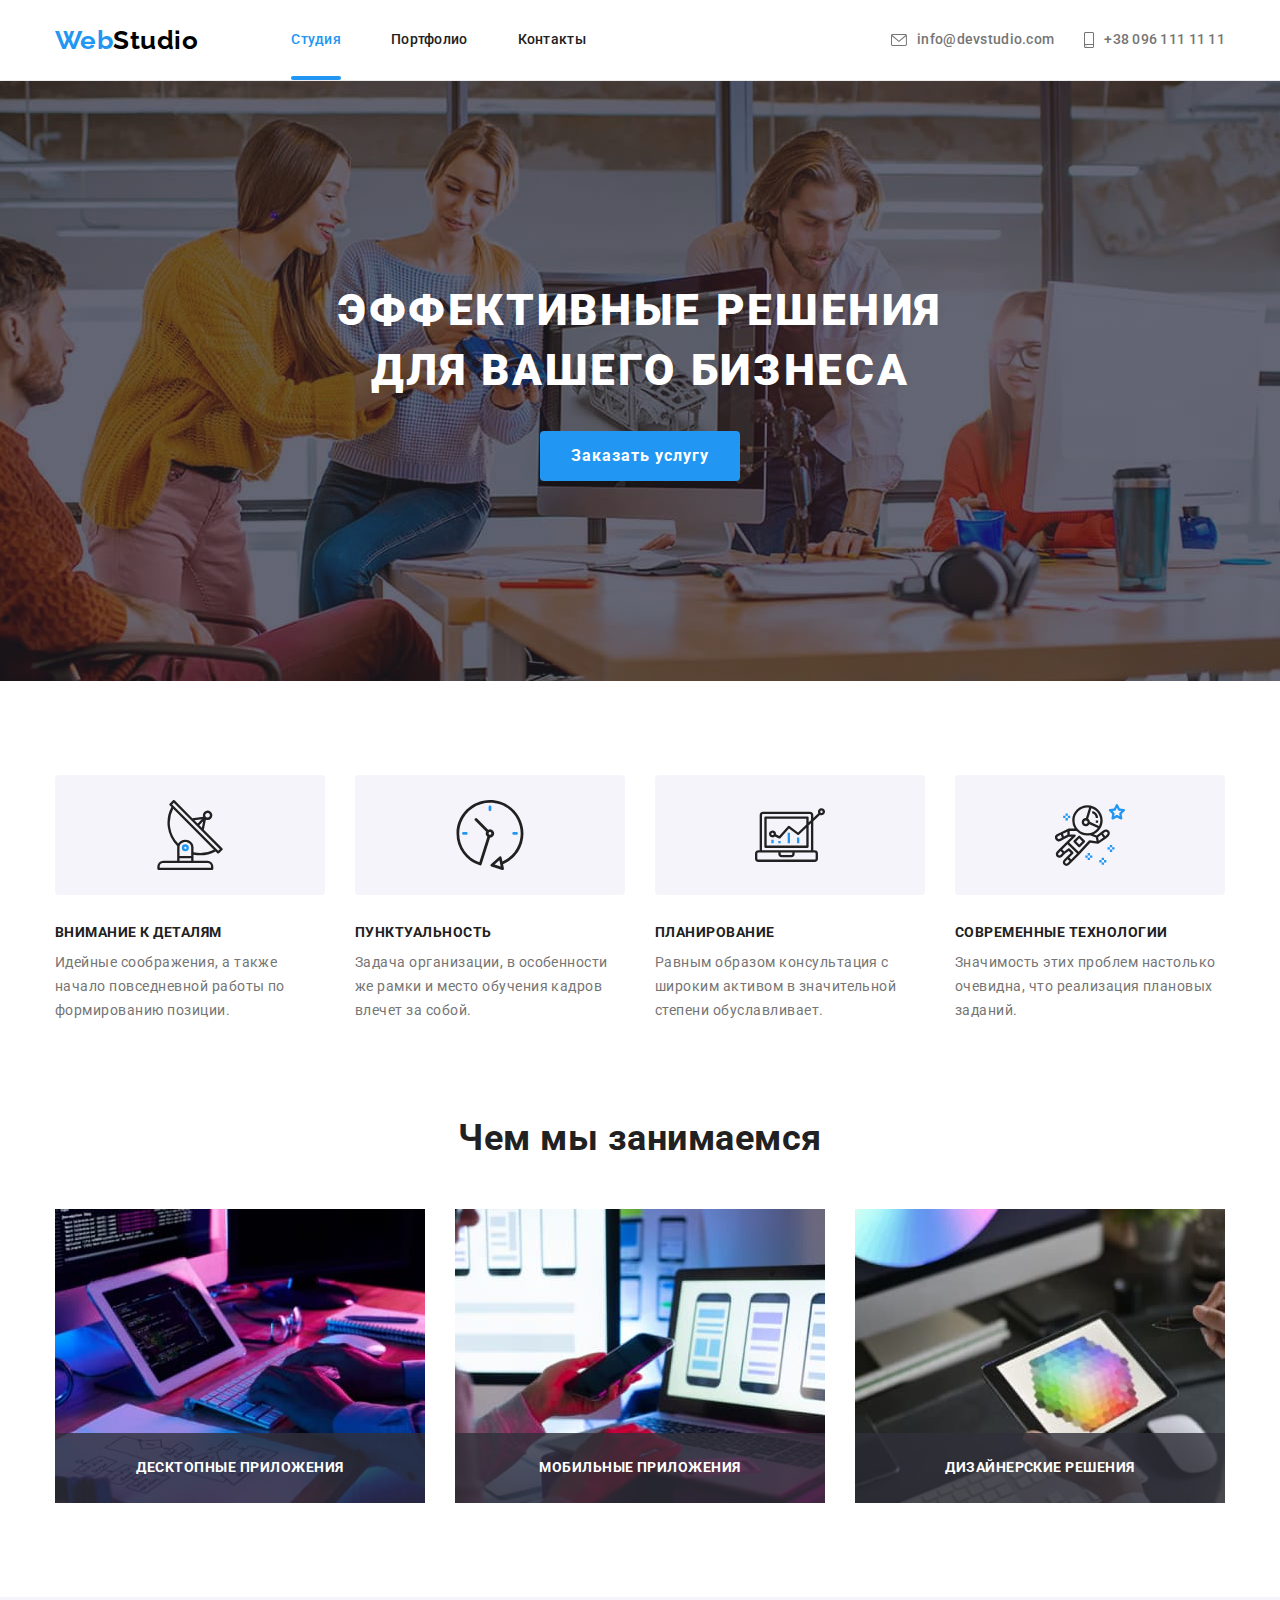
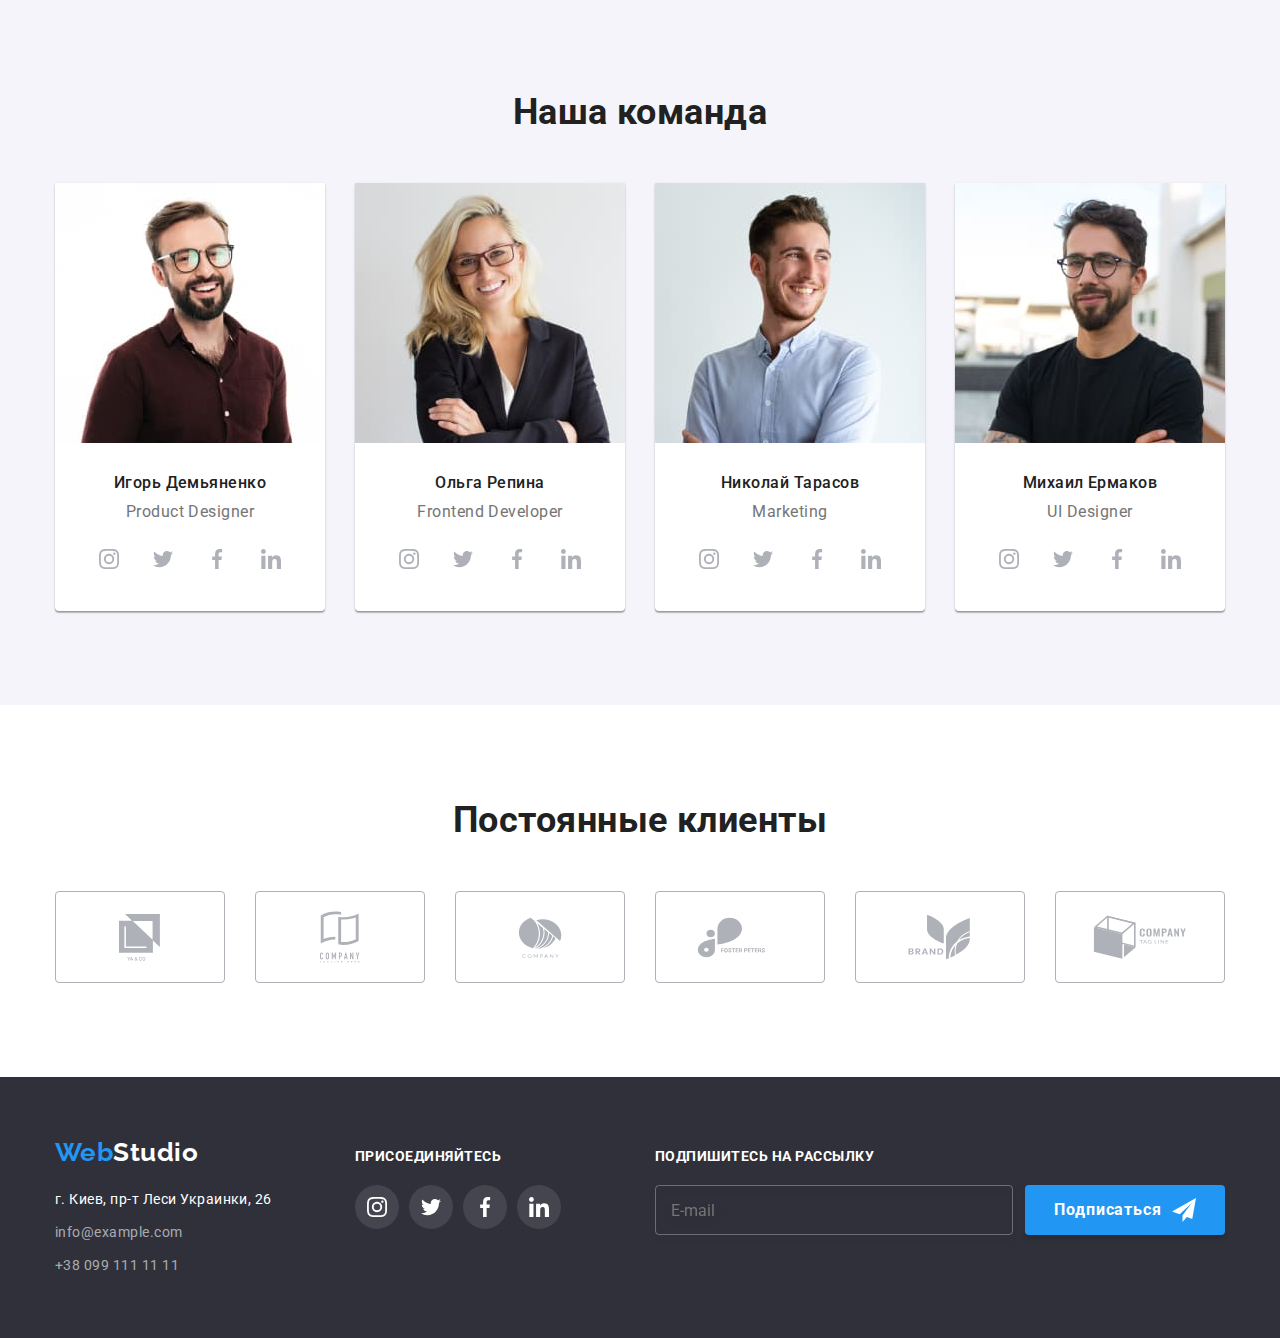
==== commit 9c402563: "fixed footer" ====
--- a/index.html
+++ b/index.html
@@ -774,105 +774,113 @@
     <!-- footer -->
 
     <footer class="page-footer">
-      <div class="container page-footer__container">
-        <div class="page-footer__box">
-          <a class="logo logo--footer" href="./index.html"
-            ><span class="logo__span">Web</span>Studio</a
-          >
-          <address>
-            <ul class="address">
-              <li class="address__item">
-                <span class="address__text"
-                  >г. Киев, пр-т Леси Украинки, 26</span
+      <div class="container">
+        <div class="page-footer__wrapper-shell">
+          <div class="page-footer__shell">
+            <div class="page-footer__wrapper-box">
+              <div class="page-footer__box">
+                <a class="logo logo--footer" href="./index.html"
+                  ><span class="logo__span">Web</span>Studio</a
                 >
-              </li>
-              <li class="address__item">
-                <a class="address__link" href="mailto:info@example.com"
-                  >info@example.com</a
-                >
-              </li>
-              <li class="address__item">
-                <a class="address__link" href="tel:+380991111111"
-                  >+38 099 111 11 11</a
-                >
-              </li>
-            </ul>
-          </address>
+                <address>
+                  <ul class="address">
+                    <li class="address__item">
+                      <span class="address__text"
+                        >г. Киев, пр-т Леси Украинки, 26</span
+                      >
+                    </li>
+                    <li class="address__item">
+                      <a class="address__link" href="mailto:info@example.com"
+                        >info@example.com</a
+                      >
+                    </li>
+                    <li class="address__item">
+                      <a class="address__link" href="tel:+380991111111"
+                        >+38 099 111 11 11</a
+                      >
+                    </li>
+                  </ul>
+                </address>
+              </div>
+              <div class="page-footer__box site-social">
+                <b class="site-social__text">присоединяйтесь</b>
+                <ul class="site-social__list">
+                  <li class="site-social__item">
+                    <a
+                      class="site-social__link"
+                      href="./index.html"
+                      aria-label="Open Instagram"
+                      target="_blank"
+                      rel="noreferrer noopener"
+                    >
+                      <svg class="site-social__icon" width="20" height="20">
+                        <use href="./images/icons.svg#icon-instagram"></use>
+                      </svg>
+                    </a>
+                  </li>
+                  <li class="site-social__item">
+                    <a
+                      class="site-social__link"
+                      href="./index.html"
+                      aria-label="Open Twitter"
+                      target="_blank"
+                      rel="noreferrer noopener"
+                    >
+                      <svg class="site-social__icon" width="20" height="20">
+                        <use href="./images/icons.svg#icon-twitter"></use>
+                      </svg>
+                    </a>
+                  </li>
+                  <li class="site-social__item">
+                    <a
+                      class="site-social__link"
+                      href="./index.html"
+                      aria-label="Open Facebook"
+                      target="_blank"
+                      rel="noreferrer noopener"
+                    >
+                      <svg class="site-social__icon" width="20" height="20">
+                        <use href="./images/icons.svg#icon-facebook"></use>
+                      </svg>
+                    </a>
+                  </li>
+                  <li class="site-social__item">
+                    <a
+                      class="site-social__link"
+                      href="./index.html"
+                      aria-label="Open LinkedIn"
+                      target="_blank"
+                      rel="noreferrer noopener"
+                    >
+                      <svg class="site-social__icon" width="20" height="20">
+                        <use href="./images/icons.svg#icon-linkedin"></use>
+                      </svg>
+                    </a>
+                  </li>
+                </ul>
+              </div>
+            </div>
+          </div>
+          <div class="page-footer__shell">
+            <form class="form-subscription">
+              <div class="form-subscription__field">
+                <b class="form-subscription__text">Подпишитесь на рассылку</b>
+                <input
+                  class="form-subscription__input"
+                  type="email"
+                  name="mail"
+                  placeholder="E-mail"
+                />
+              </div>
+              <button class="button button--shadow" type="submit">
+                Подписаться
+                <svg class="button__icon" width="24" height="24">
+                  <use href="./images/icons.svg#icon-send"></use>
+                </svg>
+              </button>
+            </form>
+          </div>
         </div>
-        <div class="page-footer__box site-social">
-          <b class="site-social__text">присоединяйтесь</b>
-          <ul class="site-social__list">
-            <li class="site-social__item">
-              <a
-                class="site-social__link"
-                href="./index.html"
-                aria-label="Open Instagram"
-                target="_blank"
-                rel="noreferrer noopener"
-              >
-                <svg class="site-social__icon" width="20" height="20">
-                  <use href="./images/icons.svg#icon-instagram"></use>
-                </svg>
-              </a>
-            </li>
-            <li class="site-social__item">
-              <a
-                class="site-social__link"
-                href="./index.html"
-                aria-label="Open Twitter"
-                target="_blank"
-                rel="noreferrer noopener"
-              >
-                <svg class="site-social__icon" width="20" height="20">
-                  <use href="./images/icons.svg#icon-twitter"></use>
-                </svg>
-              </a>
-            </li>
-            <li class="site-social__item">
-              <a
-                class="site-social__link"
-                href="./index.html"
-                aria-label="Open Facebook"
-                target="_blank"
-                rel="noreferrer noopener"
-              >
-                <svg class="site-social__icon" width="20" height="20">
-                  <use href="./images/icons.svg#icon-facebook"></use>
-                </svg>
-              </a>
-            </li>
-            <li class="site-social__item">
-              <a
-                class="site-social__link"
-                href="./index.html"
-                aria-label="Open LinkedIn"
-                target="_blank"
-                rel="noreferrer noopener"
-              >
-                <svg class="site-social__icon" width="20" height="20">
-                  <use href="./images/icons.svg#icon-linkedin"></use>
-                </svg>
-              </a>
-            </li>
-          </ul>
-        </div>
-        <form class="form-subscription">
-          <div class="form-subscription__field">
-            <b class="form-subscription__text">Подпишитесь на рассылку</b>
-            <input
-              class="form-subscription__input"
-              type="email"
-              name="mail"
-              placeholder="E-mail"
-            />
-          </div>
-          <button class="button button--shadow" type="submit">
-            Подписаться
-            <svg class="button__icon" width="24" height="24">
-              <use href="./images/icons.svg#icon-send"></use>
-            </svg>
-          </button>
-        </form>
       </div>
     </footer>
 
--- a/css/main.min.css
+++ b/css/main.min.css
@@ -1,2 +1,2 @@
-h1,h2,h3,h4,h5,h6,p{padding:0;margin:0}ul{list-style:none;padding:0;margin:0}a{text-decoration:none;color:inherit}button{cursor:pointer;font-family:inherit}body{color:#757575;background-color:#fff;font-family:roboto,sans-serif;letter-spacing:0.03em}body.modal-open{overflow:hidden}.container{padding-left:15px;padding-right:15px;margin-right:auto;margin-left:auto}@media screen and (min-width: 480px){.container{width:480px}}@media screen and (min-width: 768px){.container{width:768px}}@media screen and (min-width: 1200px){.container{width:1200px}}.logo{display:inline-block;font-family:raleway,sans-serif;font-weight:700;font-size:24px;line-height:1.17;-webkit-transition:color 250ms cubic-bezier(0.4, 0, 0.2, 1);transition:color 250ms cubic-bezier(0.4, 0, 0.2, 1)}@media screen and (min-width: 1200px){.logo{font-size:26px;line-height:1.19}}.logo:focus,.logo:hover{color:#2196f3}.logo--header{color:#000000}@media screen and (max-width: 767px){.logo--header{padding:16px 0}}@media screen and (min-width: 768px){.logo--header{margin-right:88px}}@media screen and (min-width: 1200px){.logo--header{margin-right:93px}}.logo--footer{margin-bottom:20px;color:#fff}.logo__span{color:#2196f3}.page-header{border-bottom-width:1px;border-bottom-style:solid;border-bottom-color:#ececec}.page-header__container{display:-webkit-box;display:-ms-flexbox;display:flex;-webkit-box-align:center;-ms-flex-align:center;align-items:center;-webkit-box-pack:justify;-ms-flex-pack:justify;justify-content:space-between}.menu-button{display:-webkit-inline-box;display:-ms-inline-flexbox;display:inline-flex;margin:0;padding:0;border:none;background-color:transparent;color:#212121;-webkit-transition:color 250ms cubic-bezier(0.4, 0, 0.2, 1);transition:color 250ms cubic-bezier(0.4, 0, 0.2, 1)}@media screen and (min-width: 768px){.menu-button{display:none}}.menu-button:focus,.menu-button:hover{color:#2196f3}.menu-button--close{position:absolute;top:10px;right:15px}.menu-button__icon{fill:currentColor}.menu-container{background-color:#fff}@media screen and (max-width: 767px){.menu-container{display:-webkit-box;display:-ms-flexbox;display:flex;-webkit-box-orient:vertical;-webkit-box-direction:normal;-ms-flex-direction:column;flex-direction:column;position:absolute;top:0;left:0;width:100%;height:800px;padding:48px 40px;z-index:1;-webkit-transform:translate(-100%);transform:translate(-100%);-webkit-transition:-webkit-transform 250ms cubic-bezier(0.4, 0, 0.2, 1);transition:-webkit-transform 250ms cubic-bezier(0.4, 0, 0.2, 1);transition:transform 250ms cubic-bezier(0.4, 0, 0.2, 1);transition:transform 250ms cubic-bezier(0.4, 0, 0.2, 1), -webkit-transform 250ms cubic-bezier(0.4, 0, 0.2, 1)}.menu-container.is-open{-webkit-transform:translate(0);transform:translate(0)}}@media screen and (min-width: 768px){.menu-container{display:-webkit-box;display:-ms-flexbox;display:flex;-webkit-box-pack:justify;-ms-flex-pack:justify;justify-content:space-between;-webkit-box-flex:1;-ms-flex-positive:1;flex-grow:1;-webkit-box-align:center;-ms-flex-align:center;align-items:center}}@media screen and (min-width: 768px){.site-menu{display:-webkit-box;display:-ms-flexbox;display:flex}}@media screen and (max-width: 767px){.site-menu__item:not(:last-child){margin-bottom:32px}}@media screen and (min-width: 768px){.site-menu__item:not(:last-child){margin-right:50px}}.site-menu__link{display:block;padding-top:14px;padding-bottom:14px;font-weight:500;font-size:40px;line-height:1.18;letter-spacing:0.02em;color:#212121;-webkit-transition:color 250ms cubic-bezier(0.4, 0, 0.2, 1);transition:color 250ms cubic-bezier(0.4, 0, 0.2, 1)}.site-menu__link:hover,.site-menu__link:focus{color:#2196f3}@media screen and (min-width: 768px){.site-menu__link{padding-top:32px;padding-bottom:32px;font-size:14px;line-height:1.14}}.site-menu__link--current{position:relative;color:#2196f3}@media screen and (min-width: 768px){.site-menu__link--current::after{position:absolute;bottom:0;left:0;width:100%;height:4px;content:'';background:#2196f3;border-radius:2px}}@media screen and (max-width: 767px){.site-contact{display:-webkit-box;display:-ms-flexbox;display:flex;-webkit-box-orient:vertical;-webkit-box-direction:reverse;-ms-flex-direction:column-reverse;flex-direction:column-reverse;margin-top:auto;margin-bottom:64px}}@media screen and (min-width: 1200px){.site-contact{display:-webkit-box;display:-ms-flexbox;display:flex}}@media screen and (max-width: 767px){.site-contact__item:not(:last-child){margin-top:32px}}@media screen and (min-width: 1200px){.site-contact__item:not(:last-child){margin-right:30px}}.site-contact__link{display:-webkit-inline-box;display:-ms-inline-flexbox;display:inline-flex;-webkit-box-align:center;-ms-flex-align:center;align-items:center;padding-top:4px;padding-bottom:4px;font-weight:500;letter-spacing:0.02em;-webkit-transition:color 250ms cubic-bezier(0.4, 0, 0.2, 1);transition:color 250ms cubic-bezier(0.4, 0, 0.2, 1)}@media screen and (min-width: 768px){.site-contact__link{font-size:12px;line-height:1.17}}@media screen and (min-width: 1200px){.site-contact__link{padding-top:32px;padding-bottom:32px;font-size:14px;line-height:1.14}}.site-contact__link:hover,.site-contact__link:focus{color:#2196f3}@media screen and (max-width: 767px){.site-contact__link--mail{font-size:24px;line-height:1.17}.site-contact__link--tell{font-size:34px;line-height:1.18}}.site-contact__icon{display:none}@media screen and (min-width: 768px){.site-contact__icon{display:block;margin-right:10px;fill:currentColor}}.main-social{display:-webkit-box;display:-ms-flexbox;display:flex;-ms-flex-wrap:wrap;flex-wrap:wrap}@media screen and (min-width: 768px){.main-social{display:none}}.main-social__item{position:relative}.main-social__item:not(:last-child){margin-right:20px}.main-social__item:not(:last-child)::before{position:absolute;top:0;right:0;-webkit-transform:translateX(10px);transform:translateX(10px);content:'';height:22px;width:2px;background:rgba(33,33,33,0.2)}@media screen and (max-width: 430px){.main-social__item:first-child{margin-bottom:10px}}.main-social__link{padding-top:12px;padding-bottom:12px;font-weight:500;font-size:18px;line-height:1.22;letter-spacing:0.02em;color:#2196f3}.main-social__link:focus,.main-social__link:hover{color:#188ce8}.button{display:-webkit-inline-box;display:-ms-inline-flexbox;display:inline-flex;-webkit-box-pack:center;-ms-flex-pack:center;justify-content:center;-webkit-box-align:center;-ms-flex-align:center;align-items:center;padding:10px;width:200px;cursor:pointer;font-family:inherit;font-weight:bold;font-size:16px;line-height:1.87;letter-spacing:0.06em;color:#fff;background-color:#2196f3;border:none;border-radius:4px;-webkit-transition:background-color 250ms cubic-bezier(0.4, 0, 0.2, 1);transition:background-color 250ms cubic-bezier(0.4, 0, 0.2, 1)}.button:focus,.button:hover{background-color:#188ce8}.button--shadow{-webkit-box-shadow:0px 4px 4px rgba(0,0,0,0.15);box-shadow:0px 4px 4px rgba(0,0,0,0.15)}.button__icon{margin-left:10px;fill:currentColor}.section{padding-top:60px;padding-bottom:60px}@media screen and (min-width: 1200px){.section{padding-top:94px;padding-bottom:94px}}.section--without-padding{padding-top:0}.section--bg-color{background:#f5f4fa}.section--hidden{display:none}@media screen and (min-width: 1200px){.section--hidden{display:block}}.section__title{margin-bottom:30px;color:#212121;font-size:28px;line-height:1.17;text-align:center}@media screen and (min-width: 1200px){.section__title{margin-bottom:50px;font-size:36px}}.section__title--visually-hidden{position:absolute;width:1px;height:1px;margin:-1px;border:0;padding:0;clip:rect(0 0 0 0);overflow:hidden}.hero{max-width:480px;height:400px;margin-right:auto;margin-left:auto;padding-top:118px;padding-bottom:118px;background-image:-webkit-gradient(linear, left top, right top, from(rgba(47,48,58,0.4)), to(rgba(47,48,58,0.4))),url(../images/hero_mobile.jpg);background-image:linear-gradient(to right, rgba(47,48,58,0.4), rgba(47,48,58,0.4)),url(../images/hero_mobile.jpg);background-size:cover;background-repeat:no-repeat;background-position:center;background-color:#c4c4c4;text-align:center}@media screen and (min-device-pixel-ratio: 2), screen and (-webkit-min-device-pixel-ratio: 2), screen and (min-resolution: 192dpi), screen and (min-resolution: 2dppx){.hero{background-image:-webkit-gradient(linear, left top, right top, from(rgba(47,48,58,0.4)), to(rgba(47,48,58,0.4))),url(../images/hero_mobile@2x.jpg);background-image:linear-gradient(to right, rgba(47,48,58,0.4), rgba(47,48,58,0.4)),url(../images/hero_mobile@2x.jpg)}}@media screen and (min-width: 481px){.hero{max-width:960px;background-image:-webkit-gradient(linear, left top, right top, from(rgba(47,48,58,0.4)), to(rgba(47,48,58,0.4))),url(../images/hero_tablet.jpg);background-image:linear-gradient(to right, rgba(47,48,58,0.4), rgba(47,48,58,0.4)),url(../images/hero_tablet.jpg)}}@media screen and (min-width: 481px) and (min-device-pixel-ratio: 2), screen and (min-width: 481px) and (-webkit-min-device-pixel-ratio: 2), screen and (min-width: 481px) and (min-resolution: 192dpi), screen and (min-width: 481px) and (min-resolution: 2dppx){.hero{background-image:-webkit-gradient(linear, left top, right top, from(rgba(47,48,58,0.4)), to(rgba(47,48,58,0.4))),url(../images/hero_tablet@2x.jpg);background-image:linear-gradient(to right, rgba(47,48,58,0.4), rgba(47,48,58,0.4)),url(../images/hero_tablet@2x.jpg)}}@media screen and (min-width: 961px){.hero{max-width:1200px;background-image:-webkit-gradient(linear, left top, right top, from(rgba(47,48,58,0.4)), to(rgba(47,48,58,0.4))),url(../images/hero_desktop.jpg);background-image:linear-gradient(to right, rgba(47,48,58,0.4), rgba(47,48,58,0.4)),url(../images/hero_desktop.jpg)}}@media screen and (min-width: 961px) and (min-device-pixel-ratio: 2), screen and (min-width: 961px) and (-webkit-min-device-pixel-ratio: 2), screen and (min-width: 961px) and (min-resolution: 192dpi), screen and (min-width: 961px) and (min-resolution: 2dppx){.hero{background-image:-webkit-gradient(linear, left top, right top, from(rgba(47,48,58,0.4)), to(rgba(47,48,58,0.4))),url(../images/hero_desktop@2x.jpg);background-image:linear-gradient(to right, rgba(47,48,58,0.4), rgba(47,48,58,0.4)),url(../images/hero_desktop@2x.jpg)}}@media screen and (min-width: 1200px){.hero{max-width:1600px;height:600px;padding-top:200px;padding-bottom:200px}}.hero__title{max-width:100%;margin-bottom:30px;margin-right:auto;margin-left:auto;color:#fff;font-weight:900;font-size:26px;line-height:1.6;letter-spacing:0.06em;text-transform:uppercase}@media screen and (min-width: 480px){.hero__title{max-width:360px}}@media screen and (min-width: 1200px){.hero__title{max-width:696px;font-size:44px;line-height:1.36}}@media screen and (min-width: 768px){.feature-list{display:-webkit-box;display:-ms-flexbox;display:flex;-ms-flex-wrap:wrap;flex-wrap:wrap;margin:-15px}}.feature-list__item{max-width:100%}@media screen and (max-width: 767px){.feature-list__item:not(:last-child){margin-bottom:30px}}@media screen and (min-width: 768px){.feature-list__item{-ms-flex-preferred-size:calc((100% - 60px) / 2);flex-basis:calc((100% - 60px) / 2);margin:15px}}@media screen and (min-width: 1200px){.feature-list__item{-ms-flex-preferred-size:calc((100% - 120px) / 4);flex-basis:calc((100% - 120px) / 4)}}.feature-list__thumb{display:-webkit-inline-box;display:-ms-inline-flexbox;display:inline-flex;width:100%;height:120px;margin-bottom:30px;background:#f5f4fa;border-radius:4px;-webkit-box-pack:center;-ms-flex-pack:center;justify-content:center;-webkit-box-align:center;-ms-flex-align:center;align-items:center}.feature-list__title{color:#212121;font-size:14px;line-height:1.14;text-transform:uppercase;margin-bottom:10px}@media screen and (max-width: 767px){.feature-list__title{text-align:center}}.feature-list__text{font-size:14px;line-height:1.71}.work-list{display:-webkit-box;display:-ms-flexbox;display:flex;-ms-flex-wrap:wrap;flex-wrap:wrap;margin:-15px}.work-list__item{width:calc((100% - 90px) / 3);margin:15px}.work-list__img{display:block;width:100%}.work-list__thumb{position:relative}.work-list__overlay{display:-webkit-box;display:-ms-flexbox;display:flex;position:absolute;bottom:0;left:0;padding-right:25px;padding-left:25px;width:100%;height:70px;-webkit-box-pack:center;-ms-flex-pack:center;justify-content:center;-webkit-box-align:center;-ms-flex-align:center;align-items:center;background:rgba(47,48,58,0.8)}.work-list__title{font-size:14px;line-height:1.14;text-align:center;text-transform:uppercase;color:#fff}@media screen and (min-width: 768px){.team-list{display:-webkit-box;display:-ms-flexbox;display:flex;-ms-flex-wrap:wrap;flex-wrap:wrap;margin:-15px}}.team-list__item{max-width:100%;background:#fff;-webkit-box-shadow:0px 1px 3px rgba(0,0,0,0.12),0px 1px 1px rgba(0,0,0,0.14),0px 2px 1px rgba(0,0,0,0.2);box-shadow:0px 1px 3px rgba(0,0,0,0.12),0px 1px 1px rgba(0,0,0,0.14),0px 2px 1px rgba(0,0,0,0.2);border-radius:0px 0px 4px 4px}@media screen and (max-width: 767px){.team-list__item:not(:last-child){margin-bottom:30px}}@media screen and (min-width: 768px){.team-list__item{-ms-flex-preferred-size:calc((100% - 60px) / 2);flex-basis:calc((100% - 60px) / 2);margin:15px}}@media screen and (min-width: 1200px){.team-list__item{-ms-flex-preferred-size:calc((100% - 120px) / 4);flex-basis:calc((100% - 120px) / 4)}}.team-list__footer{padding:30px 15px;text-align:center}.team-list__img{display:block;width:100%}.team-list__title{margin-bottom:10px;color:#212121;font-weight:500;font-size:16px;line-height:1.19}.team-list__text{margin-bottom:16px;font-size:16px;line-height:1.19}.team-list__socials{display:-webkit-inline-box;display:-ms-inline-flexbox;display:inline-flex;-ms-flex-wrap:wrap;flex-wrap:wrap}.team-list__socials-item:not(:last-child){margin-right:10px}.team-list__socials-link{display:-webkit-inline-box;display:-ms-inline-flexbox;display:inline-flex;width:44px;height:44px;border-radius:50%;-webkit-box-pack:center;-ms-flex-pack:center;justify-content:center;-webkit-box-align:center;-ms-flex-align:center;align-items:center;color:#afb1b8;-webkit-transition:color 250ms cubic-bezier(0.4, 0, 0.2, 1);transition:color 250ms cubic-bezier(0.4, 0, 0.2, 1);-webkit-transition:background-color 250ms cubic-bezier(0.4, 0, 0.2, 1);transition:background-color 250ms cubic-bezier(0.4, 0, 0.2, 1)}.team-list__socials-link:focus,.team-list__socials-link:hover{color:#fff;background-color:#2196f3}.team-list__socials-icon{fill:currentColor}.clients-list{display:-webkit-box;display:-ms-flexbox;display:flex;-ms-flex-wrap:wrap;flex-wrap:wrap;margin:-15px}.clients-list__item{-ms-flex-preferred-size:calc((100% - 60px) / 2);flex-basis:calc((100% - 60px) / 2);margin:15px}@media screen and (min-width: 768px){.clients-list__item{-ms-flex-preferred-size:calc((100% - 90px) / 3);flex-basis:calc((100% - 90px) / 3)}}@media screen and (min-width: 1200px){.clients-list__item{-ms-flex-preferred-size:calc((100% - 180px) / 6);flex-basis:calc((100% - 180px) / 6)}}.clients-list__link{display:-webkit-box;display:-ms-flexbox;display:flex;width:100%;height:92px;color:#afb1b8;border:1px solid #afb1b8;border-radius:4px;-webkit-box-pack:center;-ms-flex-pack:center;justify-content:center;-webkit-box-align:center;-ms-flex-align:center;align-items:center;cursor:pointer;-webkit-transition:color 250ms cubic-bezier(0.4, 0, 0.2, 1);transition:color 250ms cubic-bezier(0.4, 0, 0.2, 1);-webkit-transition:border-color 250ms cubic-bezier(0.4, 0, 0.2, 1);transition:border-color 250ms cubic-bezier(0.4, 0, 0.2, 1)}.clients-list__link:hover,.clients-list__link:focus{color:#2196f3;border-color:#2196f3}.clients-list__icon{fill:currentColor}.page-footer{padding-top:60px;padding-bottom:60px;background-color:#2f303a}@media screen and (min-width: 768px){.page-footer__container{display:-webkit-box;display:-ms-flexbox;display:flex;-webkit-box-align:baseline;-ms-flex-align:baseline;align-items:baseline}}@media screen and (max-width: 1199px){.page-footer__container{-ms-flex-wrap:wrap;flex-wrap:wrap;-ms-flex-pack:distribute;justify-content:space-around;text-align:center}}@media screen and (min-width: 1200px){.page-footer__box:not(:last-child){margin-right:70px}}.address__item:not(:last-child){margin-bottom:9px}.address__text,.address__link{font-style:normal;font-size:14px;line-height:1.71}@media screen and (max-width: 1199px){.address{margin-bottom:60px}}.address__text{color:#fff}.address__link{padding-top:4px;padding-bottom:4px;color:rgba(255,255,255,0.6);-webkit-transition:color 250ms cubic-bezier(0.4, 0, 0.2, 1);transition:color 250ms cubic-bezier(0.4, 0, 0.2, 1)}.address__link:focus,.address__link:hover{color:#2196f3}.site-social__text{display:block;margin-bottom:20px;color:#fff;font-size:14px;line-height:1.14;text-transform:uppercase}@media screen and (max-width: 767px){.site-social{margin-bottom:60px}}.site-social__list{display:-webkit-inline-box;display:-ms-inline-flexbox;display:inline-flex}.site-social__item:not(:last-child){margin-right:10px}.site-social__link{display:-webkit-inline-box;display:-ms-inline-flexbox;display:inline-flex;width:44px;height:44px;color:#fff;background-color:rgba(255,255,255,0.1);border-radius:50%;-webkit-box-pack:center;-ms-flex-pack:center;justify-content:center;-webkit-box-align:center;-ms-flex-align:center;align-items:center;-webkit-transition:background-color 250ms cubic-bezier(0.4, 0, 0.2, 1);transition:background-color 250ms cubic-bezier(0.4, 0, 0.2, 1)}.site-social__link:hover,.site-social__link:focus{background-color:#2196f3}.site-social__icon{fill:currentColor}@media screen and (min-width: 1200px){.form-subscription{display:-webkit-box;display:-ms-flexbox;display:flex;-webkit-box-orient:horizontal;-webkit-box-direction:normal;-ms-flex-direction:row;flex-direction:row;margin-left:auto;-webkit-box-align:end;-ms-flex-align:end;align-items:flex-end}}@media screen and (max-width: 1199px){.form-subscription__field{margin-bottom:20px}}@media screen and (min-width: 1200px){.form-subscription__field{display:-webkit-box;display:-ms-flexbox;display:flex;-webkit-box-orient:vertical;-webkit-box-direction:normal;-ms-flex-direction:column;flex-direction:column;margin-right:12px}}.form-subscription__text{display:block;margin-bottom:20px;font-size:14px;line-height:1.14;text-transform:uppercase;color:#fff}.form-subscription__input{padding:15px;width:100%;height:50px;border:1px solid rgba(255,255,255,0.3);-webkit-filter:drop-shadow(0px 4px 4px rgba(0,0,0,0.15));filter:drop-shadow(0px 4px 4px rgba(0,0,0,0.15));border-radius:4px;background-color:inherit;color:rgba(255,255,255,0.6);outline:none;-webkit-transition:border-color 250ms cubic-bezier(0.4, 0, 0.2, 1);transition:border-color 250ms cubic-bezier(0.4, 0, 0.2, 1)}.form-subscription__field:focus-within .form-subscription__input{border-color:#2196f3}@media screen and (min-width: 480px){.form-subscription__input{width:450px}}@media screen and (min-width: 1200px){.form-subscription__input{width:358px}}.backdrop{position:fixed;top:0;left:0;opacity:1;padding:93px 15px;width:100%;height:100%;background:rgba(0,0,0,0.2);overflow-y:scroll;-webkit-transition:opacity 250ms cubic-bezier(0.4, 0, 0.2, 1);transition:opacity 250ms cubic-bezier(0.4, 0, 0.2, 1)}.backdrop.is-hidden{opacity:0;pointer-events:none}.backdrop.is-hidden .modal{-webkit-transform:translate(-50%, -50%) scale(0.9);transform:translate(-50%, -50%) scale(0.9)}.modal{position:relative;width:100%;padding:40px;-webkit-box-shadow:0px 1px 3px rgba(0,0,0,0.12),0px 1px 1px rgba(0,0,0,0.14),0px 2px 1px rgba(0,0,0,0.2);box-shadow:0px 1px 3px rgba(0,0,0,0.12),0px 1px 1px rgba(0,0,0,0.14),0px 2px 1px rgba(0,0,0,0.2);border-radius:4px;background-color:#fff}@media screen and (min-width: 480px){.modal{position:absolute;top:50%;left:50%;-webkit-transform:translate(-50%, -50%) scale(1);transform:translate(-50%, -50%) scale(1);width:450px;height:609px;-webkit-transition:-webkit-transform 250ms cubic-bezier(0.4, 0, 0.2, 1);transition:-webkit-transform 250ms cubic-bezier(0.4, 0, 0.2, 1);transition:transform 250ms cubic-bezier(0.4, 0, 0.2, 1);transition:transform 250ms cubic-bezier(0.4, 0, 0.2, 1), -webkit-transform 250ms cubic-bezier(0.4, 0, 0.2, 1)}}@media screen and (min-width: 1200px){.modal{width:528px;height:581px}}.main-form{display:-webkit-box;display:-ms-flexbox;display:flex;-webkit-box-orient:vertical;-webkit-box-direction:normal;-ms-flex-direction:column;flex-direction:column;-webkit-box-align:center;-ms-flex-align:center;align-items:center;width:100%}.main-form__text{margin-bottom:12px;color:#212121;font-size:20px;line-height:1.15;text-align:center}.main-form__field{display:-webkit-box;display:-ms-flexbox;display:flex;-webkit-box-orient:vertical;-webkit-box-direction:normal;-ms-flex-direction:column;flex-direction:column;position:relative;margin-bottom:10px;width:100%;font-size:12px;line-height:1.17;letter-spacing:0.01em}.main-form__input{margin-top:4px;padding:12px;padding-left:42px;width:100%;height:40px;border:1px solid rgba(33,33,33,0.2);border-radius:4px;outline:none;-webkit-transition:border-color 250ms cubic-bezier(0.4, 0, 0.2, 1);transition:border-color 250ms cubic-bezier(0.4, 0, 0.2, 1)}.main-form__field:focus-within .main-form__input{border-color:#2196f3}.main-form__icon{position:absolute;top:29px;left:12px;fill:var(--title-text-color)}.main-form__field:focus-within .main-form__icon{fill:#2196f3}.main-form__field--bigger-margin{margin-bottom:20px}.main-form__comment{margin-top:4px;padding:12px 16px;width:100%;height:120px;font-size:12px;line-height:1.17;letter-spacing:0.01em;border:1px solid rgba(33,33,33,0.2);border-radius:4px;resize:none;outline:none;-webkit-transition:border-color 250ms cubic-bezier(0.4, 0, 0.2, 1);transition:border-color 250ms cubic-bezier(0.4, 0, 0.2, 1)}.main-form__comment::-webkit-input-placeholder{color:rgba(117,117,117,0.5)}.main-form__comment:-ms-input-placeholder{color:rgba(117,117,117,0.5)}.main-form__comment::-ms-input-placeholder{color:rgba(117,117,117,0.5)}.main-form__comment::placeholder{color:rgba(117,117,117,0.5)}.main-form__field:focus-within .main-form__comment{border-color:#2196f3}.main-form__checkbox-field{display:-webkit-inline-box;display:-ms-inline-flexbox;display:inline-flex;-webkit-box-align:center;-ms-flex-align:center;align-items:center;margin-bottom:30px}.main-form__checkbox-input{position:absolute;width:1px;height:1px;margin:-1px;border:0;padding:0;clip:rect(0 0 0 0);overflow:hidden}.main-form__checkbox-border{display:-webkit-inline-box;display:-ms-inline-flexbox;display:inline-flex;-webkit-box-pack:center;-ms-flex-pack:center;justify-content:center;-webkit-box-align:center;-ms-flex-align:center;align-items:center;margin-right:4px;width:16px;height:15px;border-radius:2px;border:2px solid #212121;background-color:#fff}.main-form__checkbox-input:checked+.main-form__checkbox-border{border-color:#2196f3;background-color:#2196f3}@media screen and (min-width: 1200px){.main-form__checkbox-border{margin-right:8px}}.main-form__checkbox-text,.main-form__contract-link{font-size:12px;line-height:1.17}@media screen and (min-width: 1200px){.main-form__checkbox-text,.main-form__contract-link{font-size:14px;line-height:1.71}}.main-form__contract-link{color:#2196f3;-webkit-transition:color 250ms cubic-bezier(0.4, 0, 0.2, 1);transition:color 250ms cubic-bezier(0.4, 0, 0.2, 1)}.main-form__contract-link:hover,.main-form__contract-link:focus{color:#188ce8}.close-button{position:absolute;top:8px;right:8px;display:-webkit-box;display:-ms-flexbox;display:flex;width:30px;height:30px;padding:0;-webkit-box-pack:center;-ms-flex-pack:center;justify-content:center;-webkit-box-align:center;-ms-flex-align:center;align-items:center;cursor:pointer;color:#000000;background-color:#fff;border:1px solid rgba(0,0,0,0.1);border-radius:50%;-webkit-transition:color 250ms cubic-bezier(0.4, 0, 0.2, 1);transition:color 250ms cubic-bezier(0.4, 0, 0.2, 1)}.close-button:hover,.close-button:focus{color:#2196f3}.close-button__icon{fill:currentColor}
+h1,h2,h3,h4,h5,h6,p{padding:0;margin:0}ul{list-style:none;padding:0;margin:0}a{text-decoration:none;color:inherit}button{cursor:pointer;font-family:inherit}body{color:#757575;background-color:#fff;font-family:roboto,sans-serif;letter-spacing:0.03em}body.modal-open{overflow:hidden}.container{padding-left:15px;padding-right:15px;margin-right:auto;margin-left:auto}@media screen and (min-width: 480px){.container{width:480px}}@media screen and (min-width: 768px){.container{width:768px}}@media screen and (min-width: 1200px){.container{width:1200px}}.logo{display:inline-block;font-family:raleway,sans-serif;font-weight:700;font-size:24px;line-height:1.17;-webkit-transition:color 250ms cubic-bezier(0.4, 0, 0.2, 1);transition:color 250ms cubic-bezier(0.4, 0, 0.2, 1)}@media screen and (min-width: 1200px){.logo{font-size:26px;line-height:1.19}}.logo:focus,.logo:hover{color:#2196f3}.logo--header{color:#000000}@media screen and (max-width: 767px){.logo--header{padding:16px 0}}@media screen and (min-width: 768px){.logo--header{margin-right:88px}}@media screen and (min-width: 1200px){.logo--header{margin-right:93px}}.logo--footer{margin-bottom:20px;color:#fff}.logo__span{color:#2196f3}.page-header{border-bottom-width:1px;border-bottom-style:solid;border-bottom-color:#ececec}.page-header__container{display:-webkit-box;display:-ms-flexbox;display:flex;-webkit-box-align:center;-ms-flex-align:center;align-items:center;-webkit-box-pack:justify;-ms-flex-pack:justify;justify-content:space-between}.menu-button{display:-webkit-inline-box;display:-ms-inline-flexbox;display:inline-flex;margin:0;padding:0;border:none;background-color:transparent;color:#212121;-webkit-transition:color 250ms cubic-bezier(0.4, 0, 0.2, 1);transition:color 250ms cubic-bezier(0.4, 0, 0.2, 1)}@media screen and (min-width: 768px){.menu-button{display:none}}.menu-button:focus,.menu-button:hover{color:#2196f3}.menu-button--close{position:absolute;top:10px;right:15px}.menu-button__icon{fill:currentColor}.menu-container{background-color:#fff}@media screen and (max-width: 767px){.menu-container{display:-webkit-box;display:-ms-flexbox;display:flex;-webkit-box-orient:vertical;-webkit-box-direction:normal;-ms-flex-direction:column;flex-direction:column;position:absolute;top:0;left:0;width:100%;height:800px;padding:48px 40px;z-index:1;-webkit-transform:translate(-100%);transform:translate(-100%);-webkit-transition:-webkit-transform 250ms cubic-bezier(0.4, 0, 0.2, 1);transition:-webkit-transform 250ms cubic-bezier(0.4, 0, 0.2, 1);transition:transform 250ms cubic-bezier(0.4, 0, 0.2, 1);transition:transform 250ms cubic-bezier(0.4, 0, 0.2, 1), -webkit-transform 250ms cubic-bezier(0.4, 0, 0.2, 1)}.menu-container.is-open{-webkit-transform:translate(0);transform:translate(0)}}@media screen and (min-width: 768px){.menu-container{display:-webkit-box;display:-ms-flexbox;display:flex;-webkit-box-pack:justify;-ms-flex-pack:justify;justify-content:space-between;-webkit-box-flex:1;-ms-flex-positive:1;flex-grow:1;-webkit-box-align:center;-ms-flex-align:center;align-items:center}}@media screen and (min-width: 768px){.site-menu{display:-webkit-box;display:-ms-flexbox;display:flex}}@media screen and (max-width: 767px){.site-menu__item:not(:last-child){margin-bottom:32px}}@media screen and (min-width: 768px){.site-menu__item:not(:last-child){margin-right:50px}}.site-menu__link{display:block;padding-top:14px;padding-bottom:14px;font-weight:500;font-size:40px;line-height:1.18;letter-spacing:0.02em;color:#212121;-webkit-transition:color 250ms cubic-bezier(0.4, 0, 0.2, 1);transition:color 250ms cubic-bezier(0.4, 0, 0.2, 1)}.site-menu__link:hover,.site-menu__link:focus{color:#2196f3}@media screen and (min-width: 768px){.site-menu__link{padding-top:32px;padding-bottom:32px;font-size:14px;line-height:1.14}}.site-menu__link--current{position:relative;color:#2196f3}@media screen and (min-width: 768px){.site-menu__link--current::after{position:absolute;bottom:0;left:0;width:100%;height:4px;content:'';background:#2196f3;border-radius:2px}}@media screen and (max-width: 767px){.site-contact{display:-webkit-box;display:-ms-flexbox;display:flex;-webkit-box-orient:vertical;-webkit-box-direction:reverse;-ms-flex-direction:column-reverse;flex-direction:column-reverse;margin-top:auto;margin-bottom:64px}}@media screen and (min-width: 1200px){.site-contact{display:-webkit-box;display:-ms-flexbox;display:flex}}@media screen and (max-width: 767px){.site-contact__item:not(:last-child){margin-top:32px}}@media screen and (min-width: 1200px){.site-contact__item:not(:last-child){margin-right:30px}}.site-contact__link{display:-webkit-inline-box;display:-ms-inline-flexbox;display:inline-flex;-webkit-box-align:center;-ms-flex-align:center;align-items:center;padding-top:4px;padding-bottom:4px;font-weight:500;letter-spacing:0.02em;-webkit-transition:color 250ms cubic-bezier(0.4, 0, 0.2, 1);transition:color 250ms cubic-bezier(0.4, 0, 0.2, 1)}@media screen and (min-width: 768px){.site-contact__link{font-size:12px;line-height:1.17}}@media screen and (min-width: 1200px){.site-contact__link{padding-top:32px;padding-bottom:32px;font-size:14px;line-height:1.14}}.site-contact__link:hover,.site-contact__link:focus{color:#2196f3}@media screen and (max-width: 767px){.site-contact__link--mail{font-size:24px;line-height:1.17}.site-contact__link--tell{font-size:34px;line-height:1.18}}.site-contact__icon{display:none}@media screen and (min-width: 768px){.site-contact__icon{display:block;margin-right:10px;fill:currentColor}}.main-social{display:-webkit-box;display:-ms-flexbox;display:flex;-ms-flex-wrap:wrap;flex-wrap:wrap}@media screen and (min-width: 768px){.main-social{display:none}}.main-social__item{position:relative}.main-social__item:not(:last-child){margin-right:20px}.main-social__item:not(:last-child)::before{position:absolute;top:0;right:0;-webkit-transform:translateX(10px);transform:translateX(10px);content:'';height:22px;width:2px;background:rgba(33,33,33,0.2)}@media screen and (max-width: 430px){.main-social__item:first-child{margin-bottom:10px}}.main-social__link{padding-top:12px;padding-bottom:12px;font-weight:500;font-size:18px;line-height:1.22;letter-spacing:0.02em;color:#2196f3}.main-social__link:focus,.main-social__link:hover{color:#188ce8}.button{display:-webkit-inline-box;display:-ms-inline-flexbox;display:inline-flex;-webkit-box-pack:center;-ms-flex-pack:center;justify-content:center;-webkit-box-align:center;-ms-flex-align:center;align-items:center;padding:10px;width:200px;cursor:pointer;font-family:inherit;font-weight:bold;font-size:16px;line-height:1.88;letter-spacing:0.06em;color:#fff;background-color:#2196f3;border:none;border-radius:4px;-webkit-transition:background-color 250ms cubic-bezier(0.4, 0, 0.2, 1);transition:background-color 250ms cubic-bezier(0.4, 0, 0.2, 1)}.button:focus,.button:hover{background-color:#188ce8}.button--shadow{-webkit-box-shadow:0px 4px 4px rgba(0,0,0,0.15);box-shadow:0px 4px 4px rgba(0,0,0,0.15)}.button__icon{margin-left:10px;fill:currentColor}.section{padding-top:60px;padding-bottom:60px}@media screen and (min-width: 1200px){.section{padding-top:94px;padding-bottom:94px}}.section--without-padding{padding-top:0}.section--bg-color{background:#f5f4fa}.section--hidden{display:none}@media screen and (min-width: 1200px){.section--hidden{display:block}}.section__title{margin-bottom:30px;color:#212121;font-size:28px;line-height:1.17;text-align:center}@media screen and (min-width: 1200px){.section__title{margin-bottom:50px;font-size:36px}}.section__title--visually-hidden{position:absolute;width:1px;height:1px;margin:-1px;border:0;padding:0;clip:rect(0 0 0 0);overflow:hidden}.hero{max-width:480px;height:400px;margin-right:auto;margin-left:auto;padding-top:118px;padding-bottom:118px;background-image:-webkit-gradient(linear, left top, right top, from(rgba(47,48,58,0.4)), to(rgba(47,48,58,0.4))),url(../images/hero_mobile.jpg);background-image:linear-gradient(to right, rgba(47,48,58,0.4), rgba(47,48,58,0.4)),url(../images/hero_mobile.jpg);background-size:cover;background-repeat:no-repeat;background-position:center;background-color:#c4c4c4;text-align:center}@media screen and (min-device-pixel-ratio: 2), screen and (-webkit-min-device-pixel-ratio: 2), screen and (min-resolution: 192dpi), screen and (min-resolution: 2dppx){.hero{background-image:-webkit-gradient(linear, left top, right top, from(rgba(47,48,58,0.4)), to(rgba(47,48,58,0.4))),url(../images/hero_mobile@2x.jpg);background-image:linear-gradient(to right, rgba(47,48,58,0.4), rgba(47,48,58,0.4)),url(../images/hero_mobile@2x.jpg)}}@media screen and (min-width: 481px){.hero{max-width:960px;background-image:-webkit-gradient(linear, left top, right top, from(rgba(47,48,58,0.4)), to(rgba(47,48,58,0.4))),url(../images/hero_tablet.jpg);background-image:linear-gradient(to right, rgba(47,48,58,0.4), rgba(47,48,58,0.4)),url(../images/hero_tablet.jpg)}}@media screen and (min-width: 481px) and (min-device-pixel-ratio: 2), screen and (min-width: 481px) and (-webkit-min-device-pixel-ratio: 2), screen and (min-width: 481px) and (min-resolution: 192dpi), screen and (min-width: 481px) and (min-resolution: 2dppx){.hero{background-image:-webkit-gradient(linear, left top, right top, from(rgba(47,48,58,0.4)), to(rgba(47,48,58,0.4))),url(../images/hero_tablet@2x.jpg);background-image:linear-gradient(to right, rgba(47,48,58,0.4), rgba(47,48,58,0.4)),url(../images/hero_tablet@2x.jpg)}}@media screen and (min-width: 961px){.hero{max-width:1200px;background-image:-webkit-gradient(linear, left top, right top, from(rgba(47,48,58,0.4)), to(rgba(47,48,58,0.4))),url(../images/hero_desktop.jpg);background-image:linear-gradient(to right, rgba(47,48,58,0.4), rgba(47,48,58,0.4)),url(../images/hero_desktop.jpg)}}@media screen and (min-width: 961px) and (min-device-pixel-ratio: 2), screen and (min-width: 961px) and (-webkit-min-device-pixel-ratio: 2), screen and (min-width: 961px) and (min-resolution: 192dpi), screen and (min-width: 961px) and (min-resolution: 2dppx){.hero{background-image:-webkit-gradient(linear, left top, right top, from(rgba(47,48,58,0.4)), to(rgba(47,48,58,0.4))),url(../images/hero_desktop@2x.jpg);background-image:linear-gradient(to right, rgba(47,48,58,0.4), rgba(47,48,58,0.4)),url(../images/hero_desktop@2x.jpg)}}@media screen and (min-width: 1200px){.hero{max-width:1600px;height:600px;padding-top:200px;padding-bottom:200px}}.hero__title{max-width:100%;margin-bottom:30px;margin-right:auto;margin-left:auto;color:#fff;font-weight:900;font-size:26px;line-height:1.6;letter-spacing:0.06em;text-transform:uppercase}@media screen and (min-width: 480px){.hero__title{max-width:360px}}@media screen and (min-width: 1200px){.hero__title{max-width:696px;font-size:44px;line-height:1.36}}@media screen and (min-width: 768px){.feature-list{display:-webkit-box;display:-ms-flexbox;display:flex;-ms-flex-wrap:wrap;flex-wrap:wrap;margin:-15px}}.feature-list__item{max-width:100%}@media screen and (max-width: 767px){.feature-list__item:not(:last-child){margin-bottom:30px}}@media screen and (min-width: 768px){.feature-list__item{-ms-flex-preferred-size:calc((100% - 60px) / 2);flex-basis:calc((100% - 60px) / 2);margin:15px}}@media screen and (min-width: 1200px){.feature-list__item{-ms-flex-preferred-size:calc((100% - 120px) / 4);flex-basis:calc((100% - 120px) / 4)}}.feature-list__thumb{display:-webkit-inline-box;display:-ms-inline-flexbox;display:inline-flex;width:100%;height:120px;margin-bottom:30px;background:#f5f4fa;border-radius:4px;-webkit-box-pack:center;-ms-flex-pack:center;justify-content:center;-webkit-box-align:center;-ms-flex-align:center;align-items:center}.feature-list__title{color:#212121;font-size:14px;line-height:1.14;text-transform:uppercase;margin-bottom:10px}@media screen and (max-width: 767px){.feature-list__title{text-align:center}}.feature-list__text{font-size:14px;line-height:1.71}.work-list{display:-webkit-box;display:-ms-flexbox;display:flex;-ms-flex-wrap:wrap;flex-wrap:wrap;margin:-15px}.work-list__item{width:calc((100% - 90px) / 3);margin:15px}.work-list__img{display:block;width:100%}.work-list__thumb{position:relative}.work-list__overlay{display:-webkit-box;display:-ms-flexbox;display:flex;position:absolute;bottom:0;left:0;padding-right:25px;padding-left:25px;width:100%;height:70px;-webkit-box-pack:center;-ms-flex-pack:center;justify-content:center;-webkit-box-align:center;-ms-flex-align:center;align-items:center;background:rgba(47,48,58,0.8)}.work-list__title{font-size:14px;line-height:1.14;text-align:center;text-transform:uppercase;color:#fff}@media screen and (min-width: 768px){.team-list{display:-webkit-box;display:-ms-flexbox;display:flex;-ms-flex-wrap:wrap;flex-wrap:wrap;margin:-15px}}.team-list__item{max-width:100%;background:#fff;-webkit-box-shadow:0px 1px 3px rgba(0,0,0,0.12),0px 1px 1px rgba(0,0,0,0.14),0px 2px 1px rgba(0,0,0,0.2);box-shadow:0px 1px 3px rgba(0,0,0,0.12),0px 1px 1px rgba(0,0,0,0.14),0px 2px 1px rgba(0,0,0,0.2);border-radius:0px 0px 4px 4px}@media screen and (max-width: 767px){.team-list__item:not(:last-child){margin-bottom:30px}}@media screen and (min-width: 768px){.team-list__item{-ms-flex-preferred-size:calc((100% - 60px) / 2);flex-basis:calc((100% - 60px) / 2);margin:15px}}@media screen and (min-width: 1200px){.team-list__item{-ms-flex-preferred-size:calc((100% - 120px) / 4);flex-basis:calc((100% - 120px) / 4)}}.team-list__footer{padding:30px 15px;text-align:center}.team-list__img{display:block;width:100%}.team-list__title{margin-bottom:10px;color:#212121;font-weight:500;font-size:16px;line-height:1.19}.team-list__text{margin-bottom:16px;font-size:16px;line-height:1.19}.team-list__socials{display:-webkit-inline-box;display:-ms-inline-flexbox;display:inline-flex;-ms-flex-wrap:wrap;flex-wrap:wrap}.team-list__socials-item:not(:last-child){margin-right:10px}.team-list__socials-link{display:-webkit-inline-box;display:-ms-inline-flexbox;display:inline-flex;width:44px;height:44px;border-radius:50%;-webkit-box-pack:center;-ms-flex-pack:center;justify-content:center;-webkit-box-align:center;-ms-flex-align:center;align-items:center;color:#afb1b8;-webkit-transition:color 250ms cubic-bezier(0.4, 0, 0.2, 1);transition:color 250ms cubic-bezier(0.4, 0, 0.2, 1);-webkit-transition:background-color 250ms cubic-bezier(0.4, 0, 0.2, 1);transition:background-color 250ms cubic-bezier(0.4, 0, 0.2, 1)}.team-list__socials-link:focus,.team-list__socials-link:hover{color:#fff;background-color:#2196f3}.team-list__socials-icon{fill:currentColor}.clients-list{display:-webkit-box;display:-ms-flexbox;display:flex;-ms-flex-wrap:wrap;flex-wrap:wrap;margin:-15px}.clients-list__item{-ms-flex-preferred-size:calc((100% - 60px) / 2);flex-basis:calc((100% - 60px) / 2);margin:15px}@media screen and (min-width: 768px){.clients-list__item{-ms-flex-preferred-size:calc((100% - 90px) / 3);flex-basis:calc((100% - 90px) / 3)}}@media screen and (min-width: 1200px){.clients-list__item{-ms-flex-preferred-size:calc((100% - 180px) / 6);flex-basis:calc((100% - 180px) / 6)}}.clients-list__link{display:-webkit-box;display:-ms-flexbox;display:flex;width:100%;height:92px;color:#afb1b8;border:1px solid #afb1b8;border-radius:4px;-webkit-box-pack:center;-ms-flex-pack:center;justify-content:center;-webkit-box-align:center;-ms-flex-align:center;align-items:center;cursor:pointer;-webkit-transition:color 250ms cubic-bezier(0.4, 0, 0.2, 1);transition:color 250ms cubic-bezier(0.4, 0, 0.2, 1);-webkit-transition:border-color 250ms cubic-bezier(0.4, 0, 0.2, 1);transition:border-color 250ms cubic-bezier(0.4, 0, 0.2, 1)}.clients-list__link:hover,.clients-list__link:focus{color:#2196f3;border-color:#2196f3}.clients-list__icon{fill:currentColor}.page-footer{padding-top:60px;padding-bottom:60px;background-color:#2f303a}@media screen and (min-width: 768px){.page-footer__wrapper-shell{display:-webkit-box;display:-ms-flexbox;display:flex;-webkit-box-align:baseline;-ms-flex-align:baseline;align-items:baseline}}@media screen and (max-width: 1199px){.page-footer__wrapper-shell{-ms-flex-wrap:wrap;flex-wrap:wrap;text-align:center}}@media screen and (min-width: 1200px){.page-footer__wrapper-shell{margin:-15px}}@media screen and (min-width: 768px){.page-footer__shell{width:100%}}@media screen and (max-width: 1199px){.page-footer__shell:not(:last-child){margin-bottom:60px}}@media screen and (min-width: 1200px){.page-footer__shell{width:calc((100% - 30px) / 2);margin:15px}}@media screen and (min-width: 768px){.page-footer__wrapper-box{margin:-15px;display:-webkit-box;display:-ms-flexbox;display:flex;-webkit-box-align:baseline;-ms-flex-align:baseline;align-items:baseline}}@media screen and (max-width: 767px){.page-footer__box:not(:last-child){margin-bottom:60px}}@media screen and (min-width: 768px){.page-footer__box{width:calc((100% - 30px) / 2);margin:15px}}.address__item:not(:last-child){margin-bottom:9px}.address__text,.address__link{font-style:normal;font-size:14px;line-height:1.71}.address__text{color:#fff}.address__link{padding-top:4px;padding-bottom:4px;color:rgba(255,255,255,0.6);-webkit-transition:color 250ms cubic-bezier(0.4, 0, 0.2, 1);transition:color 250ms cubic-bezier(0.4, 0, 0.2, 1)}.address__link:focus,.address__link:hover{color:#2196f3}.site-social__text{display:block;margin-bottom:20px;color:#fff;font-size:14px;line-height:1.14;text-transform:uppercase}.site-social__list{display:-webkit-inline-box;display:-ms-inline-flexbox;display:inline-flex}.site-social__item:not(:last-child){margin-right:10px}.site-social__link{display:-webkit-inline-box;display:-ms-inline-flexbox;display:inline-flex;width:44px;height:44px;color:#fff;background-color:rgba(255,255,255,0.1);border-radius:50%;-webkit-box-pack:center;-ms-flex-pack:center;justify-content:center;-webkit-box-align:center;-ms-flex-align:center;align-items:center;-webkit-transition:background-color 250ms cubic-bezier(0.4, 0, 0.2, 1);transition:background-color 250ms cubic-bezier(0.4, 0, 0.2, 1)}.site-social__link:hover,.site-social__link:focus{background-color:#2196f3}.site-social__icon{fill:currentColor}@media screen and (min-width: 1200px){.form-subscription{display:-webkit-box;display:-ms-flexbox;display:flex;-webkit-box-orient:horizontal;-webkit-box-direction:normal;-ms-flex-direction:row;flex-direction:row;margin-left:auto;-webkit-box-align:end;-ms-flex-align:end;align-items:flex-end;width:100%}}.form-subscription__field{-webkit-box-flex:1;-ms-flex-positive:1;flex-grow:1}@media screen and (max-width: 1199px){.form-subscription__field{margin-bottom:20px}}@media screen and (min-width: 1200px){.form-subscription__field{display:-webkit-box;display:-ms-flexbox;display:flex;-webkit-box-orient:vertical;-webkit-box-direction:normal;-ms-flex-direction:column;flex-direction:column;margin-right:12px}}.form-subscription__text{display:block;margin-bottom:20px;font-size:14px;line-height:1.14;text-transform:uppercase;color:#fff}.form-subscription__input{padding:15px;width:100%;height:50px;border:1px solid rgba(255,255,255,0.3);-webkit-filter:drop-shadow(0px 4px 4px rgba(0,0,0,0.15));filter:drop-shadow(0px 4px 4px rgba(0,0,0,0.15));border-radius:4px;background-color:inherit;color:rgba(255,255,255,0.6);outline:none;-webkit-transition:border-color 250ms cubic-bezier(0.4, 0, 0.2, 1);transition:border-color 250ms cubic-bezier(0.4, 0, 0.2, 1)}.form-subscription__field:focus-within .form-subscription__input{border-color:#2196f3}@media screen and (min-width: 480px) and (max-width: 1199px){.form-subscription__input{width:450px}}.backdrop{position:fixed;top:0;left:0;opacity:1;display:-webkit-box;display:-ms-flexbox;display:flex;padding:93px 15px;width:100%;height:100%;background:rgba(0,0,0,0.2);overflow-y:scroll;-webkit-transition:opacity 250ms cubic-bezier(0.4, 0, 0.2, 1);transition:opacity 250ms cubic-bezier(0.4, 0, 0.2, 1)}.backdrop.is-hidden{opacity:0;pointer-events:none}.backdrop.is-hidden .modal{-webkit-transform:scale(0.9);transform:scale(0.9)}.modal{position:relative;width:100%;padding:40px;margin:auto;-webkit-box-shadow:0px 1px 3px rgba(0,0,0,0.12),0px 1px 1px rgba(0,0,0,0.14),0px 2px 1px rgba(0,0,0,0.2);box-shadow:0px 1px 3px rgba(0,0,0,0.12),0px 1px 1px rgba(0,0,0,0.14),0px 2px 1px rgba(0,0,0,0.2);border-radius:4px;background-color:#fff;-webkit-transform:scale(1);transform:scale(1);-webkit-transition:-webkit-transform 250ms cubic-bezier(0.4, 0, 0.2, 1);transition:-webkit-transform 250ms cubic-bezier(0.4, 0, 0.2, 1);transition:transform 250ms cubic-bezier(0.4, 0, 0.2, 1);transition:transform 250ms cubic-bezier(0.4, 0, 0.2, 1), -webkit-transform 250ms cubic-bezier(0.4, 0, 0.2, 1)}@media screen and (min-width: 480px){.modal{width:450px}}@media screen and (min-width: 1200px){.modal{width:528px}}.main-form{display:-webkit-box;display:-ms-flexbox;display:flex;-webkit-box-orient:vertical;-webkit-box-direction:normal;-ms-flex-direction:column;flex-direction:column;-webkit-box-align:center;-ms-flex-align:center;align-items:center;width:100%}.main-form__text{margin-bottom:12px;color:#212121;font-size:20px;line-height:1.15;text-align:center}.main-form__field{display:-webkit-box;display:-ms-flexbox;display:flex;-webkit-box-orient:vertical;-webkit-box-direction:normal;-ms-flex-direction:column;flex-direction:column;position:relative;margin-bottom:10px;width:100%;font-size:12px;line-height:1.17;letter-spacing:0.01em}.main-form__input{margin-top:4px;padding:12px;padding-left:42px;width:100%;height:40px;border:1px solid rgba(33,33,33,0.2);border-radius:4px;outline:none;-webkit-transition:border-color 250ms cubic-bezier(0.4, 0, 0.2, 1);transition:border-color 250ms cubic-bezier(0.4, 0, 0.2, 1)}.main-form__field:focus-within .main-form__input{border-color:#2196f3}.main-form__icon{position:absolute;top:29px;left:12px;fill:var(--title-text-color)}.main-form__field:focus-within .main-form__icon{fill:#2196f3}.main-form__field--bigger-margin{margin-bottom:20px}.main-form__comment{margin-top:4px;padding:12px 16px;width:100%;height:120px;font-size:12px;line-height:1.17;letter-spacing:0.01em;border:1px solid rgba(33,33,33,0.2);border-radius:4px;resize:none;outline:none;-webkit-transition:border-color 250ms cubic-bezier(0.4, 0, 0.2, 1);transition:border-color 250ms cubic-bezier(0.4, 0, 0.2, 1)}.main-form__comment::-webkit-input-placeholder{color:rgba(117,117,117,0.5)}.main-form__comment:-ms-input-placeholder{color:rgba(117,117,117,0.5)}.main-form__comment::-ms-input-placeholder{color:rgba(117,117,117,0.5)}.main-form__comment::placeholder{color:rgba(117,117,117,0.5)}.main-form__field:focus-within .main-form__comment{border-color:#2196f3}.main-form__checkbox-field{display:-webkit-inline-box;display:-ms-inline-flexbox;display:inline-flex;-webkit-box-align:center;-ms-flex-align:center;align-items:center;margin-bottom:30px}.main-form__checkbox-input{position:absolute;width:1px;height:1px;margin:-1px;border:0;padding:0;clip:rect(0 0 0 0);overflow:hidden}.main-form__checkbox-border{display:-webkit-inline-box;display:-ms-inline-flexbox;display:inline-flex;-webkit-box-pack:center;-ms-flex-pack:center;justify-content:center;-webkit-box-align:center;-ms-flex-align:center;align-items:center;margin-right:4px;width:16px;height:15px;border-radius:2px;border:2px solid #212121;background-color:#fff}.main-form__checkbox-input:checked+.main-form__checkbox-border{border-color:#2196f3;background-color:#2196f3}@media screen and (min-width: 1200px){.main-form__checkbox-border{margin-right:8px}}.main-form__checkbox-text,.main-form__contract-link{font-size:12px;line-height:1.17}@media screen and (min-width: 1200px){.main-form__checkbox-text,.main-form__contract-link{font-size:14px;line-height:1.71}}.main-form__contract-link{color:#2196f3;-webkit-transition:color 250ms cubic-bezier(0.4, 0, 0.2, 1);transition:color 250ms cubic-bezier(0.4, 0, 0.2, 1)}.main-form__contract-link:hover,.main-form__contract-link:focus{color:#188ce8}.close-button{position:absolute;top:8px;right:8px;display:-webkit-box;display:-ms-flexbox;display:flex;width:30px;height:30px;padding:0;-webkit-box-pack:center;-ms-flex-pack:center;justify-content:center;-webkit-box-align:center;-ms-flex-align:center;align-items:center;cursor:pointer;color:#000000;background-color:#fff;border:1px solid rgba(0,0,0,0.1);border-radius:50%;-webkit-transition:color 250ms cubic-bezier(0.4, 0, 0.2, 1);transition:color 250ms cubic-bezier(0.4, 0, 0.2, 1)}.close-button:hover,.close-button:focus{color:#2196f3}.close-button__icon{fill:currentColor}
 /*# sourceMappingURL=main.min.css.map */